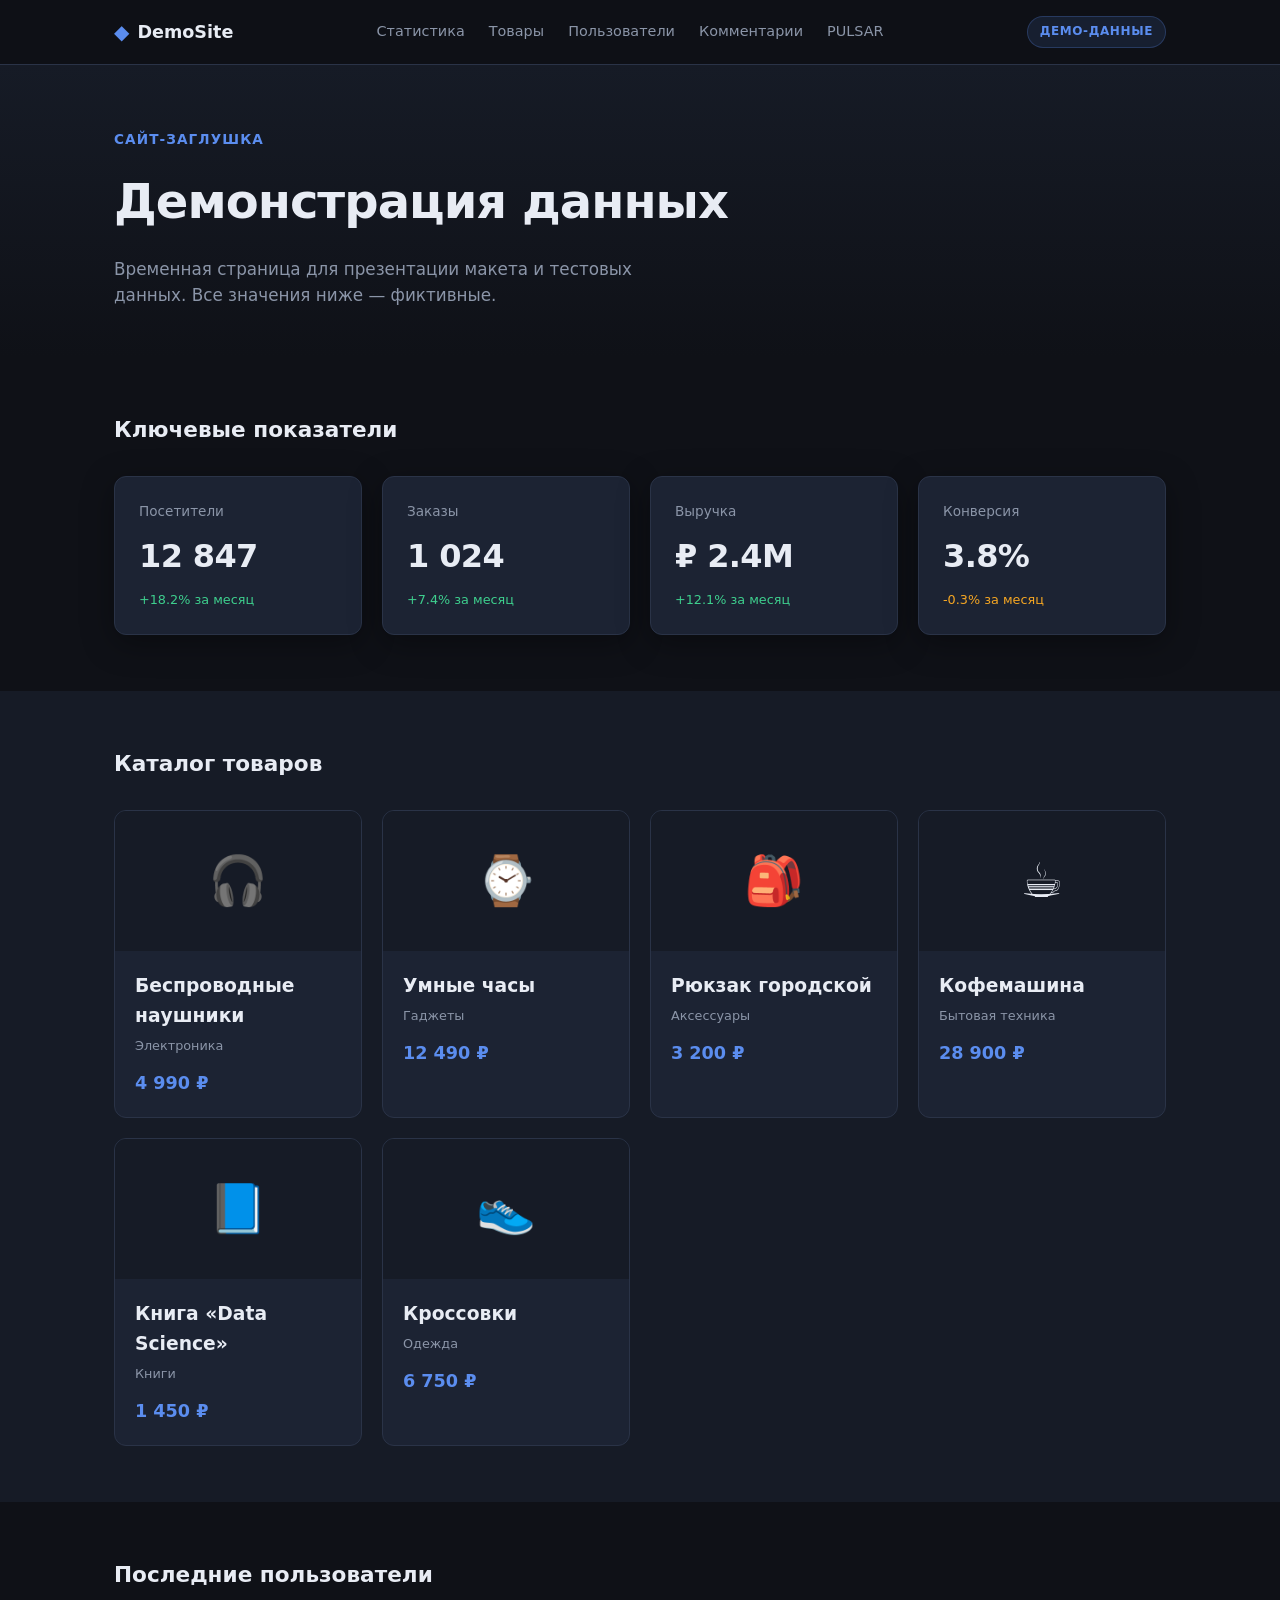
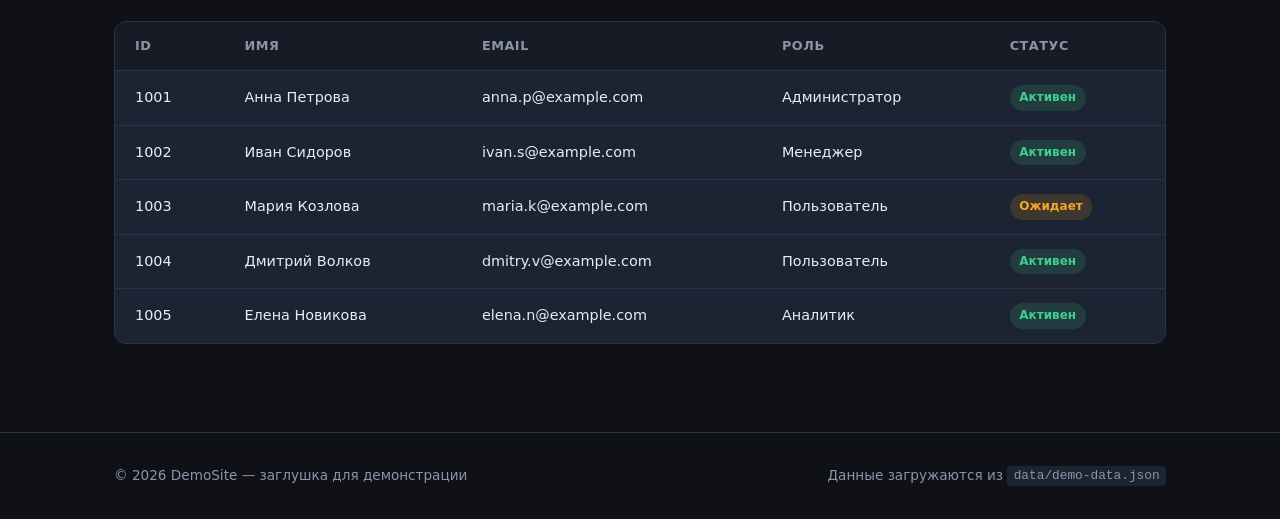
==== index.html @ 2143d51a "Add PULSAR demo dashboard with interactive charts and mock comments" ====
<!DOCTYPE html>
<html lang="ru">
<head>
  <meta charset="UTF-8">
  <meta name="viewport" content="width=device-width, initial-scale=1.0">
  <title>Демо — сайт-заглушка</title>
  <link rel="stylesheet" href="css/style.css">
</head>
<body>
  <header class="header">
    <div class="container header__inner">
      <div class="logo">
        <span class="logo__mark">◆</span>
        <span class="logo__text">DemoSite</span>
      </div>
      <nav class="nav">
        <a href="#stats" class="nav__link">Статистика</a>
        <a href="#products" class="nav__link">Товары</a>
        <a href="#users" class="nav__link">Пользователи</a>
        <a href="comments.html" class="nav__link">Комментарии</a>
        <a href="pulsar-de.html" class="nav__link">PULSAR</a>
      </nav>
      <span class="badge">Демо-данные</span>
    </div>
  </header>

  <main>
    <section class="hero">
      <div class="container">
        <p class="hero__label">Сайт-заглушка</p>
        <h1 class="hero__title">Демонстрация данных</h1>
        <p class="hero__desc">
          Временная страница для презентации макета и тестовых данных.
          Все значения ниже — фиктивные.
        </p>
      </div>
    </section>

    <section id="stats" class="section">
      <div class="container">
        <h2 class="section__title">Ключевые показатели</h2>
        <div id="stats-grid" class="stats-grid"></div>
      </div>
    </section>

    <section id="products" class="section section--alt">
      <div class="container">
        <h2 class="section__title">Каталог товаров</h2>
        <div id="products-grid" class="cards-grid"></div>
      </div>
    </section>

    <section id="users" class="section">
      <div class="container">
        <h2 class="section__title">Последние пользователи</h2>
        <div class="table-wrap">
          <table class="table">
            <thead>
              <tr>
                <th>ID</th>
                <th>Имя</th>
                <th>Email</th>
                <th>Роль</th>
                <th>Статус</th>
              </tr>
            </thead>
            <tbody id="users-table"></tbody>
          </table>
        </div>
      </div>
    </section>
  </main>

  <footer class="footer">
    <div class="container footer__inner">
      <p>© 2026 DemoSite — заглушка для демонстрации</p>
      <p class="footer__note">Данные загружаются из <code>data/demo-data.json</code></p>
    </div>
  </footer>

  <script src="js/app.js"></script>
</body>
</html>
---- css/style.css ----
:root {
  --bg: #0f1117;
  --bg-alt: #161b26;
  --surface: #1c2333;
  --border: #2a3347;
  --text: #e8ecf4;
  --text-muted: #8b95a8;
  --accent: #5b8def;
  --accent-soft: rgba(91, 141, 239, 0.12);
  --success: #3ecf8e;
  --warning: #f5a623;
  --radius: 12px;
  --shadow: 0 8px 32px rgba(0, 0, 0, 0.35);
}

*,
*::before,
*::after {
  box-sizing: border-box;
  margin: 0;
  padding: 0;
}

body {
  font-family: "Segoe UI", system-ui, -apple-system, sans-serif;
  background: var(--bg);
  color: var(--text);
  line-height: 1.6;
  min-height: 100vh;
}

.container {
  max-width: 1100px;
  margin: 0 auto;
  padding: 0 1.5rem;
}

/* Header */
.header {
  position: sticky;
  top: 0;
  z-index: 100;
  background: rgba(15, 17, 23, 0.85);
  backdrop-filter: blur(12px);
  border-bottom: 1px solid var(--border);
}

.header__inner {
  display: flex;
  align-items: center;
  justify-content: space-between;
  height: 64px;
  gap: 1rem;
}

.logo {
  display: flex;
  align-items: center;
  gap: 0.5rem;
  font-weight: 700;
  font-size: 1.1rem;
}

.logo__mark {
  color: var(--accent);
  font-size: 1.25rem;
}

.nav {
  display: flex;
  gap: 1.5rem;
}

.nav__link {
  color: var(--text-muted);
  text-decoration: none;
  font-size: 0.9rem;
  transition: color 0.2s;
}

.nav__link:hover {
  color: var(--text);
}

.badge {
  font-size: 0.75rem;
  font-weight: 600;
  text-transform: uppercase;
  letter-spacing: 0.05em;
  padding: 0.35rem 0.75rem;
  background: var(--accent-soft);
  color: var(--accent);
  border-radius: 999px;
  border: 1px solid rgba(91, 141, 239, 0.25);
}

/* Hero */
.hero {
  padding: 4rem 0 3rem;
  background: linear-gradient(180deg, var(--bg-alt) 0%, var(--bg) 100%);
}

.hero__label {
  color: var(--accent);
  font-size: 0.85rem;
  font-weight: 600;
  text-transform: uppercase;
  letter-spacing: 0.08em;
  margin-bottom: 0.75rem;
}

.hero__title {
  font-size: clamp(2rem, 5vw, 3rem);
  font-weight: 700;
  letter-spacing: -0.02em;
  margin-bottom: 1rem;
}

.hero__desc {
  color: var(--text-muted);
  max-width: 540px;
  font-size: 1.05rem;
}

/* Sections */
.section {
  padding: 3.5rem 0;
}

.section--alt {
  background: var(--bg-alt);
}

.section__title {
  font-size: 1.35rem;
  font-weight: 600;
  margin-bottom: 1.75rem;
}

/* Stats */
.stats-grid {
  display: grid;
  grid-template-columns: repeat(auto-fit, minmax(220px, 1fr));
  gap: 1.25rem;
}

.stat-card {
  background: var(--surface);
  border: 1px solid var(--border);
  border-radius: var(--radius);
  padding: 1.5rem;
  box-shadow: var(--shadow);
}

.stat-card__label {
  color: var(--text-muted);
  font-size: 0.85rem;
  margin-bottom: 0.5rem;
}

.stat-card__value {
  font-size: 2rem;
  font-weight: 700;
  letter-spacing: -0.02em;
}

.stat-card__change {
  font-size: 0.8rem;
  margin-top: 0.5rem;
}

.stat-card__change--up {
  color: var(--success);
}

.stat-card__change--down {
  color: var(--warning);
}

/* Product cards */
.cards-grid {
  display: grid;
  grid-template-columns: repeat(auto-fill, minmax(240px, 1fr));
  gap: 1.25rem;
}

.product-card {
  background: var(--surface);
  border: 1px solid var(--border);
  border-radius: var(--radius);
  overflow: hidden;
  transition: transform 0.2s, border-color 0.2s;
}

.product-card:hover {
  transform: translateY(-2px);
  border-color: var(--accent);
}

.product-card__img {
  height: 140px;
  display: flex;
  align-items: center;
  justify-content: center;
  font-size: 3rem;
  background: var(--bg-alt);
}

.product-card__body {
  padding: 1.25rem;
}

.product-card__name {
  font-weight: 600;
  margin-bottom: 0.35rem;
}

.product-card__category {
  color: var(--text-muted);
  font-size: 0.8rem;
  margin-bottom: 0.75rem;
}

.product-card__price {
  color: var(--accent);
  font-weight: 700;
  font-size: 1.1rem;
}

/* Table */
.table-wrap {
  overflow-x: auto;
  border: 1px solid var(--border);
  border-radius: var(--radius);
  background: var(--surface);
}

.table {
  width: 100%;
  border-collapse: collapse;
  font-size: 0.9rem;
}

.table th,
.table td {
  padding: 0.875rem 1.25rem;
  text-align: left;
  border-bottom: 1px solid var(--border);
}

.table th {
  color: var(--text-muted);
  font-weight: 600;
  font-size: 0.8rem;
  text-transform: uppercase;
  letter-spacing: 0.04em;
  background: var(--bg-alt);
}

.table tr:last-child td {
  border-bottom: none;
}

.table tr:hover td {
  background: rgba(255, 255, 255, 0.02);
}

.status {
  display: inline-block;
  padding: 0.2rem 0.6rem;
  border-radius: 999px;
  font-size: 0.75rem;
  font-weight: 600;
}

.status--active {
  background: rgba(62, 207, 142, 0.15);
  color: var(--success);
}

.status--pending {
  background: rgba(245, 166, 35, 0.15);
  color: var(--warning);
}

/* Footer */
.footer {
  border-top: 1px solid var(--border);
  padding: 2rem 0;
  margin-top: 2rem;
}

.footer__inner {
  display: flex;
  flex-wrap: wrap;
  justify-content: space-between;
  gap: 0.5rem;
  color: var(--text-muted);
  font-size: 0.85rem;
}

.footer__note code {
  background: var(--surface);
  padding: 0.15rem 0.4rem;
  border-radius: 4px;
  font-size: 0.8rem;
}

@media (max-width: 640px) {
  .nav {
    display: none;
  }

  .hero {
    padding: 2.5rem 0 2rem;
  }
}
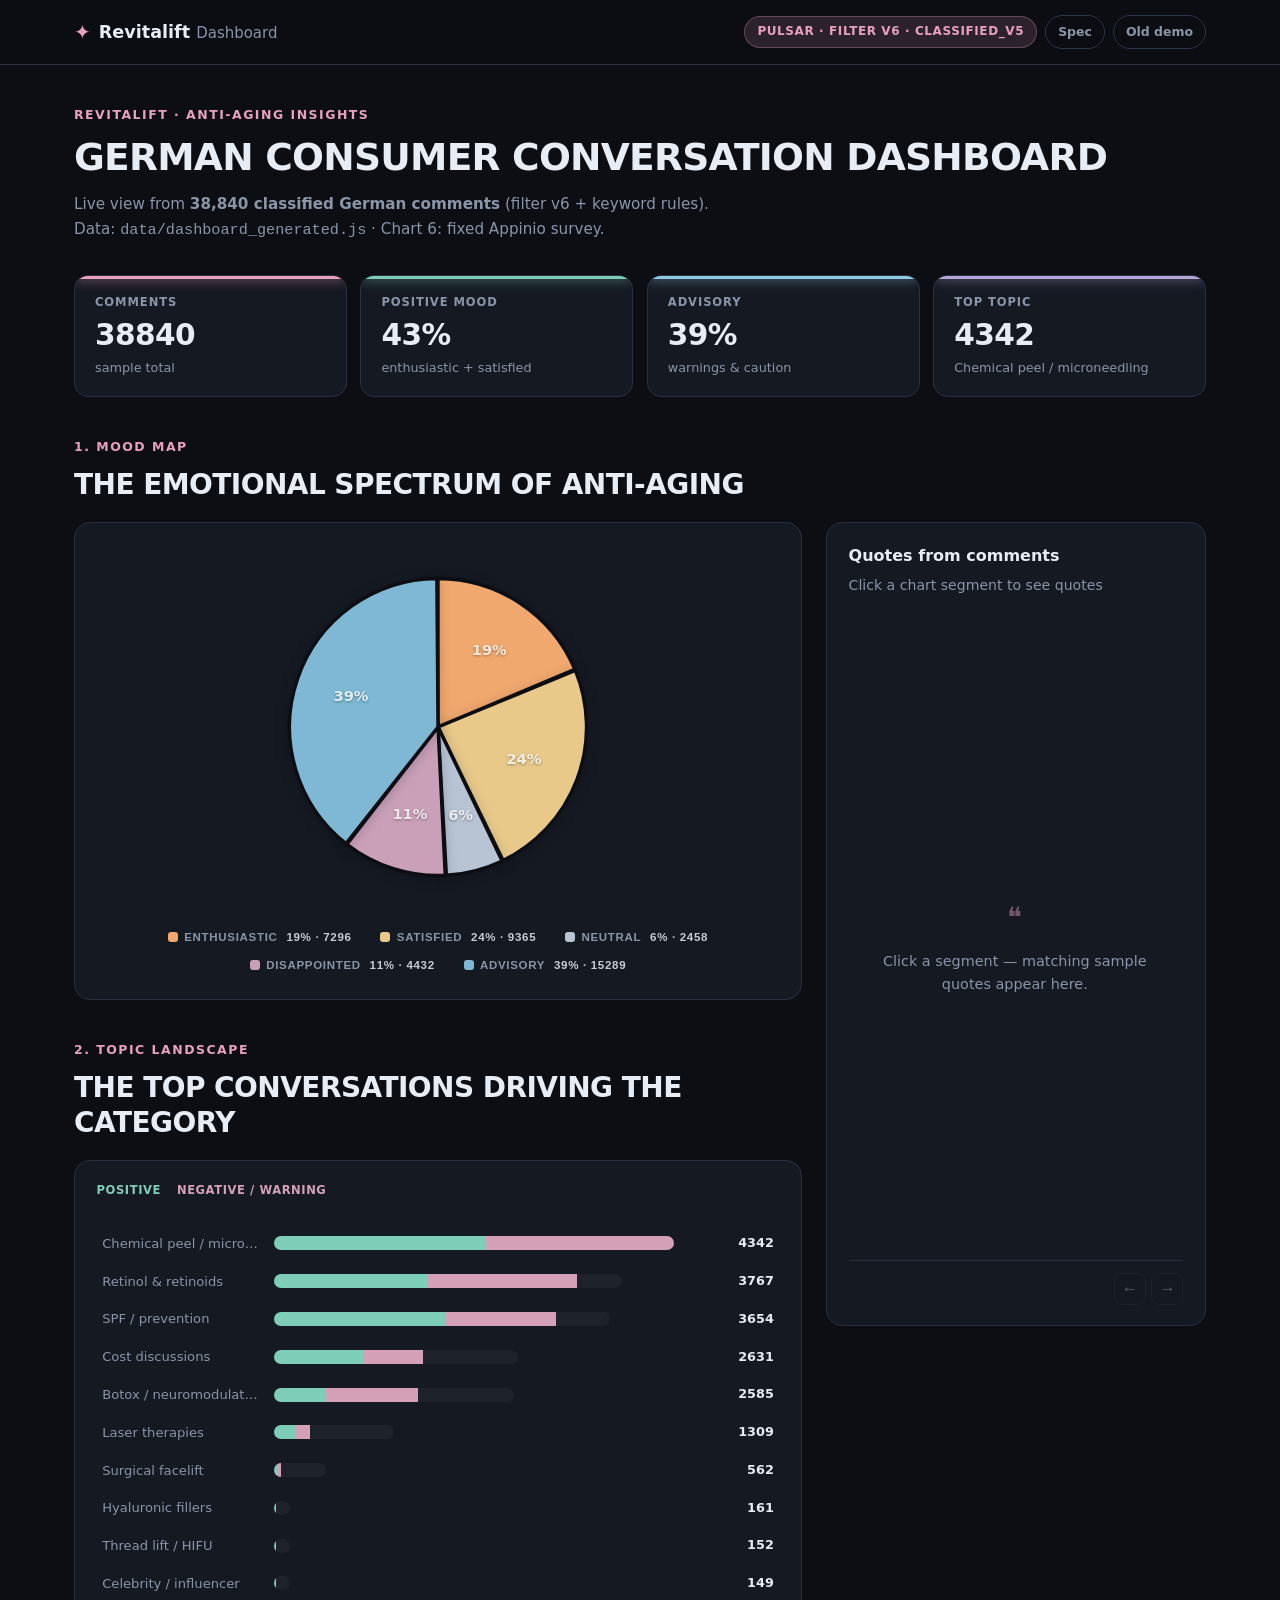
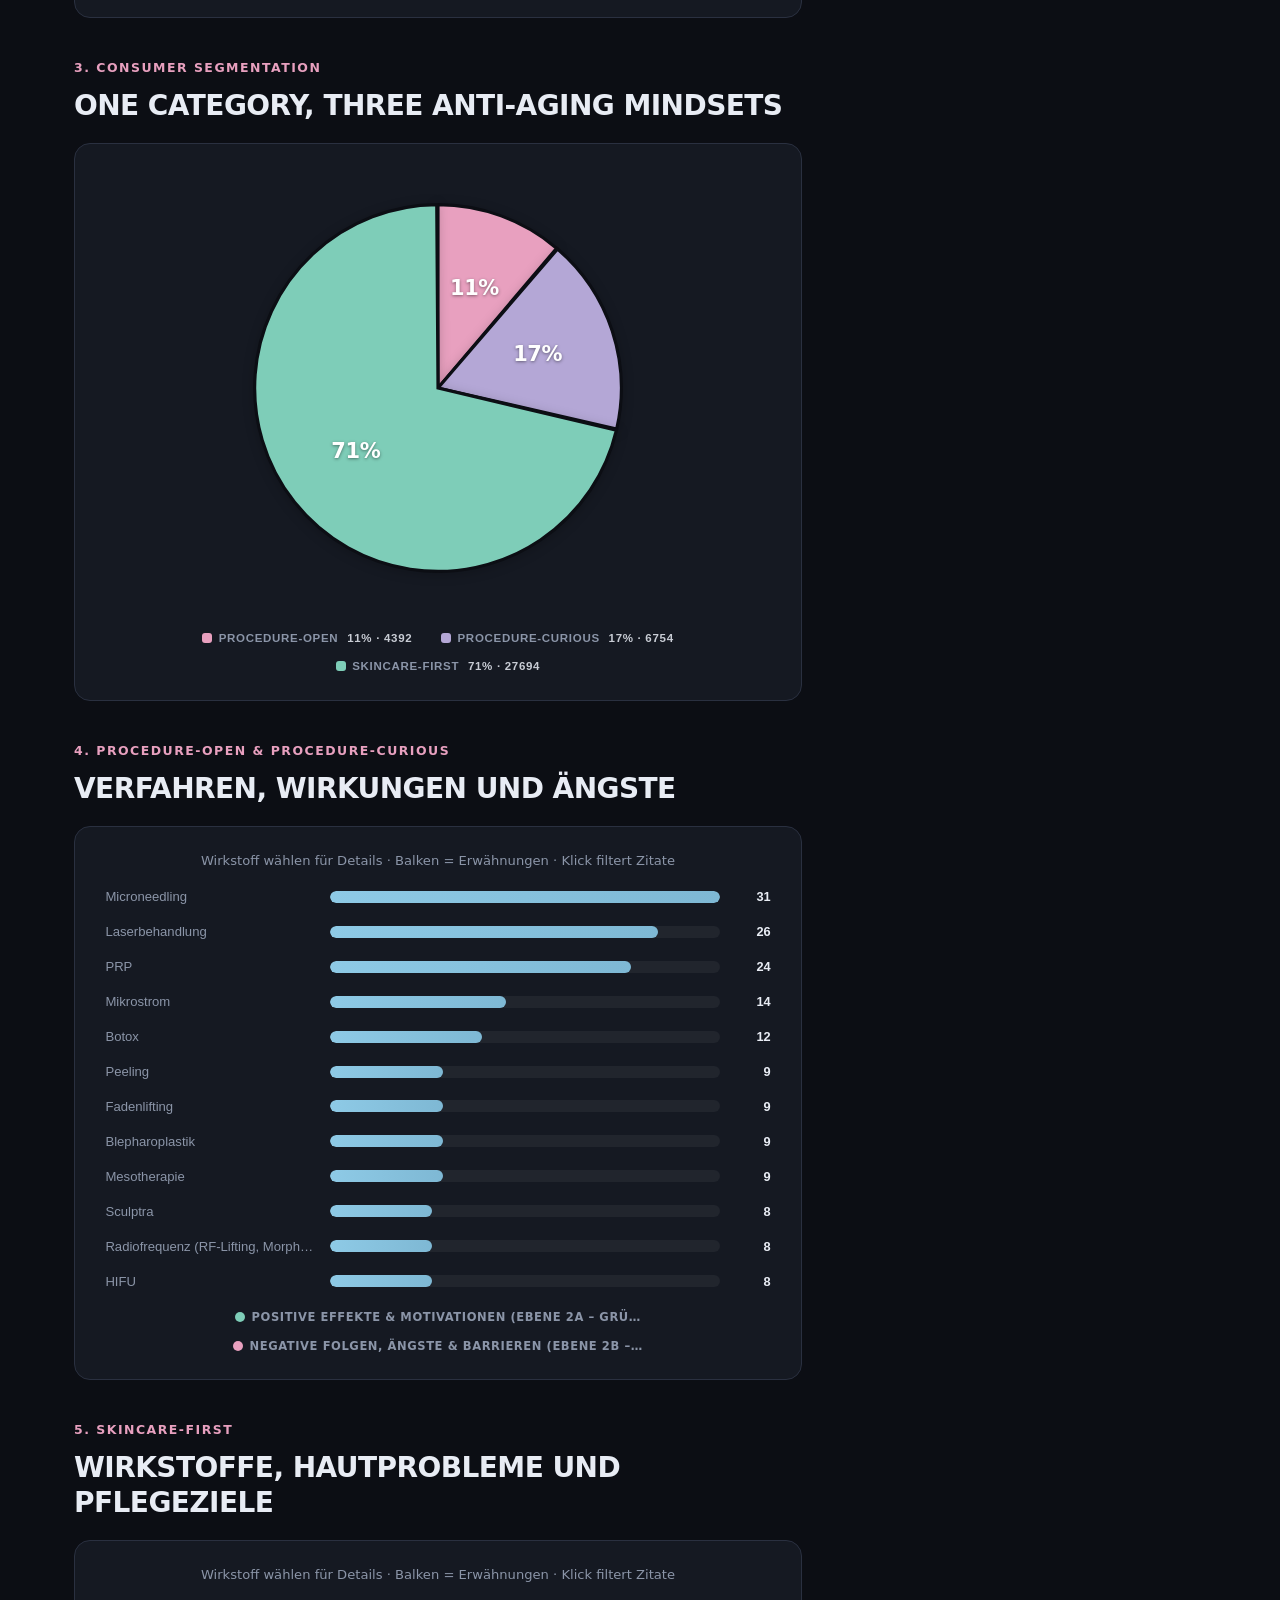
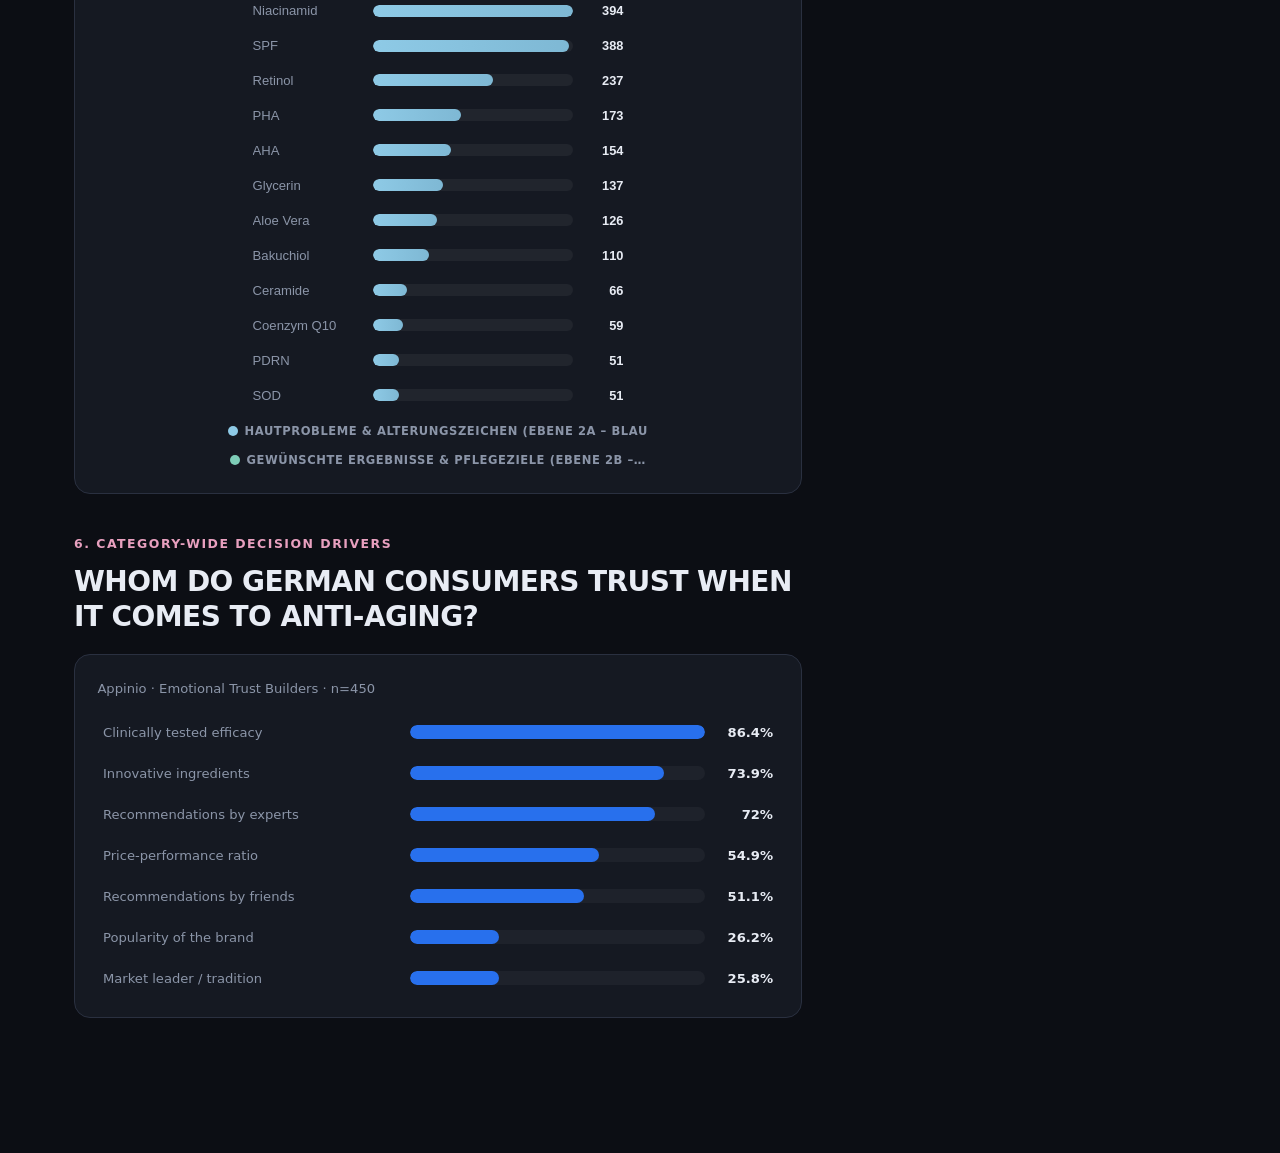
==== commit 03e414f8: "Remove comments.html, pulsar-de.html, demo data files, and associated CSS. Update index.html and pul" ====
--- a/index.html
+++ b/index.html
@@ -1,83 +1,142 @@
 <!DOCTYPE html>
-<html lang="ru">
+<html lang="en">
 <head>
   <meta charset="UTF-8">
   <meta name="viewport" content="width=device-width, initial-scale=1.0">
-  <title>Демо — сайт-заглушка</title>
+  <title>Revitalift — Dashboard (PULSAR data)</title>
   <link rel="stylesheet" href="css/style.css">
+  <link rel="stylesheet" href="css/pulsar.css">
+  <link rel="stylesheet" href="css/blueprint.css">
 </head>
-<body>
-  <header class="header">
+<body class="pulsar-page bp-page">
+  <header class="header pulsar-header">
     <div class="container header__inner">
       <div class="logo">
-        <span class="logo__mark">◆</span>
-        <span class="logo__text">DemoSite</span>
+        <span class="logo__mark pulsar-mark">✦</span>
+        <span class="logo__text">Revitalift <span class="logo__sub">Dashboard</span></span>
       </div>
-      <nav class="nav">
-        <a href="#stats" class="nav__link">Статистика</a>
-        <a href="#products" class="nav__link">Товары</a>
-        <a href="#users" class="nav__link">Пользователи</a>
-        <a href="comments.html" class="nav__link">Комментарии</a>
-        <a href="pulsar-de.html" class="nav__link">PULSAR</a>
-      </nav>
-      <span class="badge">Демо-данные</span>
+      <div class="bp-header__links">
+        <span class="badge pulsar-badge">PULSAR · filter v6 · classified_v5</span>
+        <a class="bp-link" href="blueprint.html">Spec</a>
+        <a class="bp-link" href="demo.html">Old demo</a>
+      </div>
     </div>
   </header>
 
-  <main>
-    <section class="hero">
-      <div class="container">
-        <p class="hero__label">Сайт-заглушка</p>
-        <h1 class="hero__title">Демонстрация данных</h1>
-        <p class="hero__desc">
-          Временная страница для презентации макета и тестовых данных.
-          Все значения ниже — фиктивные.
+  <main class="pulsar-main">
+    <section class="pulsar-hero container">
+      <div class="pulsar-hero__text">
+        <p class="pulsar-eyebrow">Revitalift · Anti-aging insights</p>
+        <h1 class="pulsar-title">German consumer conversation dashboard</h1>
+        <p class="pulsar-desc">
+          Live view from <strong>38,840 classified German comments</strong> (filter v6 + keyword rules).
+          Data: <code>data/dashboard_generated.js</code> · Chart 6: fixed Appinio survey.
         </p>
       </div>
+      <div class="kpi-row" id="kpi-row"></div>
     </section>
 
-    <section id="stats" class="section">
-      <div class="container">
-        <h2 class="section__title">Ключевые показатели</h2>
-        <div id="stats-grid" class="stats-grid"></div>
+    <div class="pulsar-layout container">
+      <div class="pulsar-charts">
+        <section class="chart-section" id="mood-map">
+          <div class="section-head">
+            <p class="pulsar-eyebrow" id="mood-eyebrow"></p>
+            <h2 class="section-title" id="mood-title"></h2>
+          </div>
+          <div class="chart-panel">
+            <svg id="mood-chart" viewBox="0 0 320 320" class="mood-svg" aria-label="Mood map"></svg>
+            <div id="mood-legend" class="mood-legend"></div>
+          </div>
+        </section>
+
+        <section class="chart-section" id="topic-landscape">
+          <div class="section-head">
+            <p class="pulsar-eyebrow" id="topic-eyebrow"></p>
+            <h2 class="section-title" id="topic-title"></h2>
+          </div>
+          <div class="chart-panel chart-panel--topics">
+            <p class="topic-split-legend"><span class="topic-split-legend__pos">positive</span><span class="topic-split-legend__neg">negative / warning</span></p>
+            <div id="topics-chart" class="topics-chart" role="list"></div>
+          </div>
+        </section>
+
+        <section class="chart-section" id="segmentation">
+          <div class="section-head">
+            <p class="pulsar-eyebrow" id="seg-eyebrow"></p>
+            <h2 class="section-title" id="seg-title"></h2>
+          </div>
+          <div class="chart-panel">
+            <svg id="seg-chart" viewBox="0 0 420 420" class="seg-svg" aria-label="Segmentation"></svg>
+            <div id="seg-legend" class="mood-legend"></div>
+          </div>
+        </section>
+
+        <section class="chart-section" id="procedure-effects">
+          <div class="section-head">
+            <p class="pulsar-eyebrow" id="proc-eyebrow"></p>
+            <h2 class="section-title" id="proc-title"></h2>
+          </div>
+          <div class="chart-panel chart-panel--nested">
+            <p class="bubble-hint" id="proc-hint"></p>
+            <div id="proc-chart" class="nested-bars-chart" aria-label="Procedure effects chart"></div>
+            <div id="proc-legend" class="bubble-legend"></div>
+          </div>
+        </section>
+
+        <section class="chart-section" id="skincare-ingredients">
+          <div class="section-head">
+            <p class="pulsar-eyebrow" id="ing-eyebrow"></p>
+            <h2 class="section-title" id="ing-title"></h2>
+          </div>
+          <div class="chart-panel chart-panel--nested">
+            <p class="bubble-hint" id="ing-hint"></p>
+            <div id="ing-chart" class="nested-bars-chart" aria-label="Skincare ingredients chart"></div>
+            <div id="ing-legend" class="bubble-legend"></div>
+          </div>
+        </section>
+
+        <section class="chart-section" id="decision-drivers">
+          <div class="section-head">
+            <p class="pulsar-eyebrow" id="drv-eyebrow"></p>
+            <h2 class="section-title" id="drv-title"></h2>
+          </div>
+          <div class="chart-panel chart-panel--drivers">
+            <p class="bubble-hint" id="drv-source"></p>
+            <div id="drivers-chart" class="drivers-chart"></div>
+          </div>
+        </section>
       </div>
-    </section>
 
-    <section id="products" class="section section--alt">
-      <div class="container">
-        <h2 class="section__title">Каталог товаров</h2>
-        <div id="products-grid" class="cards-grid"></div>
-      </div>
-    </section>
-
-    <section id="users" class="section">
-      <div class="container">
-        <h2 class="section__title">Последние пользователи</h2>
-        <div class="table-wrap">
-          <table class="table">
-            <thead>
-              <tr>
-                <th>ID</th>
-                <th>Имя</th>
-                <th>Email</th>
-                <th>Роль</th>
-                <th>Статус</th>
-              </tr>
-            </thead>
-            <tbody id="users-table"></tbody>
-          </table>
+      <aside class="quotes-panel" id="quotes-panel">
+        <div class="quotes-panel__head">
+          <h3>Quotes from comments</h3>
+          <p id="quote-context">Click a chart segment to see quotes</p>
         </div>
-      </div>
-    </section>
+        <div class="quote-filters" id="quote-filters"></div>
+        <div id="quote-list" class="quote-list">
+          <div class="quote-empty">
+            <div class="quote-empty__icon">❝</div>
+            <p>Click a segment — matching sample quotes appear here.</p>
+          </div>
+        </div>
+        <div class="quotes-panel__foot">
+          <span id="quote-meta"></span>
+          <div class="quote-nav" id="quote-nav">
+            <button type="button" class="quote-nav__btn" id="quote-prev" aria-label="Previous comments" disabled>←</button>
+            <button type="button" class="quote-nav__btn" id="quote-next" aria-label="Next comments" disabled>→</button>
+          </div>
+        </div>
+      </aside>
+    </div>
   </main>
 
-  <footer class="footer">
-    <div class="container footer__inner">
-      <p>© 2026 DemoSite — заглушка для демонстрации</p>
-      <p class="footer__note">Данные загружаются из <code>data/demo-data.json</code></p>
-    </div>
-  </footer>
+  <div id="pulsar-tip" class="pulsar-tip" hidden></div>
 
-  <script src="js/app.js"></script>
+  <script src="js/dashboard-taxonomy-de.js"></script>
+  <script src="data/dashboard_generated.js"></script>
+  <script src="data/dashboard_comments.js"></script>
+  <script src="js/dashboard-utils.js"></script>
+  <script src="js/nested-bars.js"></script>
+  <script src="js/dashboard-app.js"></script>
 </body>
 </html>
--- a/css/style.css
+++ b/css/style.css
@@ -5,8 +5,8 @@
   --border: #2a3347;
   --text: #e8ecf4;
   --text-muted: #8b95a8;
-  --accent: #5b8def;
-  --accent-soft: rgba(91, 141, 239, 0.12);
+  --accent: #2870ed;
+  --accent-soft: rgba(40, 112, 237, 0.12);
   --success: #3ecf8e;
   --warning: #f5a623;
   --radius: 12px;
@@ -30,12 +30,11 @@
 }
 
 .container {
-  max-width: 1100px;
+  max-width: 1180px;
   margin: 0 auto;
   padding: 0 1.5rem;
 }
 
-/* Header */
 .header {
   position: sticky;
   top: 0;
@@ -66,22 +65,6 @@
   font-size: 1.25rem;
 }
 
-.nav {
-  display: flex;
-  gap: 1.5rem;
-}
-
-.nav__link {
-  color: var(--text-muted);
-  text-decoration: none;
-  font-size: 0.9rem;
-  transition: color 0.2s;
-}
-
-.nav__link:hover {
-  color: var(--text);
-}
-
 .badge {
   font-size: 0.75rem;
   font-weight: 600;
@@ -91,227 +74,5 @@
   background: var(--accent-soft);
   color: var(--accent);
   border-radius: 999px;
-  border: 1px solid rgba(91, 141, 239, 0.25);
+  border: 1px solid rgba(40, 112, 237, 0.25);
 }
-
-/* Hero */
-.hero {
-  padding: 4rem 0 3rem;
-  background: linear-gradient(180deg, var(--bg-alt) 0%, var(--bg) 100%);
-}
-
-.hero__label {
-  color: var(--accent);
-  font-size: 0.85rem;
-  font-weight: 600;
-  text-transform: uppercase;
-  letter-spacing: 0.08em;
-  margin-bottom: 0.75rem;
-}
-
-.hero__title {
-  font-size: clamp(2rem, 5vw, 3rem);
-  font-weight: 700;
-  letter-spacing: -0.02em;
-  margin-bottom: 1rem;
-}
-
-.hero__desc {
-  color: var(--text-muted);
-  max-width: 540px;
-  font-size: 1.05rem;
-}
-
-/* Sections */
-.section {
-  padding: 3.5rem 0;
-}
-
-.section--alt {
-  background: var(--bg-alt);
-}
-
-.section__title {
-  font-size: 1.35rem;
-  font-weight: 600;
-  margin-bottom: 1.75rem;
-}
-
-/* Stats */
-.stats-grid {
-  display: grid;
-  grid-template-columns: repeat(auto-fit, minmax(220px, 1fr));
-  gap: 1.25rem;
-}
-
-.stat-card {
-  background: var(--surface);
-  border: 1px solid var(--border);
-  border-radius: var(--radius);
-  padding: 1.5rem;
-  box-shadow: var(--shadow);
-}
-
-.stat-card__label {
-  color: var(--text-muted);
-  font-size: 0.85rem;
-  margin-bottom: 0.5rem;
-}
-
-.stat-card__value {
-  font-size: 2rem;
-  font-weight: 700;
-  letter-spacing: -0.02em;
-}
-
-.stat-card__change {
-  font-size: 0.8rem;
-  margin-top: 0.5rem;
-}
-
-.stat-card__change--up {
-  color: var(--success);
-}
-
-.stat-card__change--down {
-  color: var(--warning);
-}
-
-/* Product cards */
-.cards-grid {
-  display: grid;
-  grid-template-columns: repeat(auto-fill, minmax(240px, 1fr));
-  gap: 1.25rem;
-}
-
-.product-card {
-  background: var(--surface);
-  border: 1px solid var(--border);
-  border-radius: var(--radius);
-  overflow: hidden;
-  transition: transform 0.2s, border-color 0.2s;
-}
-
-.product-card:hover {
-  transform: translateY(-2px);
-  border-color: var(--accent);
-}
-
-.product-card__img {
-  height: 140px;
-  display: flex;
-  align-items: center;
-  justify-content: center;
-  font-size: 3rem;
-  background: var(--bg-alt);
-}
-
-.product-card__body {
-  padding: 1.25rem;
-}
-
-.product-card__name {
-  font-weight: 600;
-  margin-bottom: 0.35rem;
-}
-
-.product-card__category {
-  color: var(--text-muted);
-  font-size: 0.8rem;
-  margin-bottom: 0.75rem;
-}
-
-.product-card__price {
-  color: var(--accent);
-  font-weight: 700;
-  font-size: 1.1rem;
-}
-
-/* Table */
-.table-wrap {
-  overflow-x: auto;
-  border: 1px solid var(--border);
-  border-radius: var(--radius);
-  background: var(--surface);
-}
-
-.table {
-  width: 100%;
-  border-collapse: collapse;
-  font-size: 0.9rem;
-}
-
-.table th,
-.table td {
-  padding: 0.875rem 1.25rem;
-  text-align: left;
-  border-bottom: 1px solid var(--border);
-}
-
-.table th {
-  color: var(--text-muted);
-  font-weight: 600;
-  font-size: 0.8rem;
-  text-transform: uppercase;
-  letter-spacing: 0.04em;
-  background: var(--bg-alt);
-}
-
-.table tr:last-child td {
-  border-bottom: none;
-}
-
-.table tr:hover td {
-  background: rgba(255, 255, 255, 0.02);
-}
-
-.status {
-  display: inline-block;
-  padding: 0.2rem 0.6rem;
-  border-radius: 999px;
-  font-size: 0.75rem;
-  font-weight: 600;
-}
-
-.status--active {
-  background: rgba(62, 207, 142, 0.15);
-  color: var(--success);
-}
-
-.status--pending {
-  background: rgba(245, 166, 35, 0.15);
-  color: var(--warning);
-}
-
-/* Footer */
-.footer {
-  border-top: 1px solid var(--border);
-  padding: 2rem 0;
-  margin-top: 2rem;
-}
-
-.footer__inner {
-  display: flex;
-  flex-wrap: wrap;
-  justify-content: space-between;
-  gap: 0.5rem;
-  color: var(--text-muted);
-  font-size: 0.85rem;
-}
-
-.footer__note code {
-  background: var(--surface);
-  padding: 0.15rem 0.4rem;
-  border-radius: 4px;
-  font-size: 0.8rem;
-}
-
-@media (max-width: 640px) {
-  .nav {
-    display: none;
-  }
-
-  .hero {
-    padding: 2.5rem 0 2rem;
-  }
-}
--- a/css/pulsar.css
+++ b/css/pulsar.css
@@ -0,0 +1,1442 @@
+/* PULSAR — visual tokens + page shell */
+
+.pulsar-page {
+  --rose: #e8a0bf;
+  --rose-dim: rgba(232, 160, 191, 0.15);
+  --rose-glow: rgba(232, 160, 191, 0.35);
+  --champagne: #d4a0b8;
+  --mint: #7ecdb8;
+  --lavender: #b4a7d6;
+  --coral: #d4a0b8;
+  --sky: #8ecae6;
+  --bg-deep: #0c0e14;
+  --panel: #151922;
+  --panel-border: #2a3040;
+  /* Align quotes panel top with first chart panel (below section title) */
+  --quotes-align-offset: calc(0.78rem * 1.6 + 0.6rem + 1.75rem * 1.25 + 1.25rem);
+}
+
+body.pulsar-page {
+  background: var(--bg-deep);
+}
+
+.pulsar-header {
+  border-bottom-color: var(--panel-border);
+  background: rgba(12, 14, 20, 0.92);
+}
+
+.pulsar-mark {
+  color: var(--rose) !important;
+}
+
+.logo__sub {
+  font-weight: 400;
+  color: var(--text-muted);
+  font-size: 0.85em;
+}
+
+.pulsar-badge {
+  background: var(--rose-dim) !important;
+  color: var(--rose) !important;
+  border-color: rgba(232, 160, 191, 0.3) !important;
+}
+
+.pulsar-main {
+  padding-bottom: 4rem;
+}
+
+.pulsar-hero {
+  padding: 2.5rem 1.5rem 1.5rem;
+}
+
+.pulsar-eyebrow {
+  font-size: 0.78rem;
+  text-transform: uppercase;
+  letter-spacing: 0.12em;
+  color: var(--rose);
+  margin-bottom: 0.6rem;
+  font-weight: 600;
+}
+
+.pulsar-title {
+  font-size: clamp(1.75rem, 4vw, 2.35rem);
+  font-weight: 700;
+  letter-spacing: -0.02em;
+  margin-bottom: 0.75rem;
+  line-height: 1.2;
+  text-transform: uppercase;
+}
+
+.pulsar-desc {
+  color: var(--text-muted);
+  max-width: 640px;
+  font-size: 0.95rem;
+  line-height: 1.65;
+}
+
+.pulsar-desc em {
+  display: block;
+  margin-top: 0.5rem;
+  font-size: 0.82rem;
+  color: var(--champagne);
+  font-style: normal;
+  opacity: 0.85;
+}
+
+.kpi-row {
+  display: grid;
+  grid-template-columns: repeat(4, 1fr);
+  gap: 0.85rem;
+  margin-top: 2rem;
+}
+
+.kpi-card {
+  background: var(--panel);
+  border: 1px solid var(--panel-border);
+  border-radius: 14px;
+  padding: 1.1rem 1.25rem;
+  position: relative;
+  overflow: hidden;
+}
+
+.kpi-card::before {
+  content: '';
+  position: absolute;
+  top: 0;
+  left: 0;
+  right: 0;
+  height: 3px;
+  background: var(--kpi-color, var(--rose));
+  box-shadow: 0 0 12px var(--kpi-color, var(--rose-glow));
+}
+
+.kpi-card__label {
+  display: block;
+  font-size: 0.72rem;
+  text-transform: uppercase;
+  letter-spacing: 0.08em;
+  color: var(--text-muted);
+  font-weight: 600;
+  margin-bottom: 0.45rem;
+}
+
+.kpi-card__value {
+  display: block;
+  font-size: 1.85rem;
+  font-weight: 700;
+  letter-spacing: -0.02em;
+  line-height: 1.1;
+  color: var(--text);
+}
+
+.kpi-card__hint {
+  display: block;
+  margin-top: 0.4rem;
+  font-size: 0.8rem;
+  color: var(--text-muted);
+}
+
+@media (max-width: 800px) {
+  .kpi-row {
+    grid-template-columns: repeat(2, 1fr);
+  }
+}
+
+@media (max-width: 480px) {
+  .kpi-row {
+    grid-template-columns: 1fr;
+  }
+}
+
+/* —— Layout: charts + sticky quotes —— */
+.pulsar-layout {
+  display: grid;
+  grid-template-columns: minmax(0, 1fr) minmax(300px, 380px);
+  gap: 1.5rem;
+  align-items: start;
+  padding-top: 1rem;
+  padding-bottom: 2rem;
+}
+
+.pulsar-charts {
+  min-width: 0;
+}
+
+.chart-section {
+  margin-bottom: 2.5rem;
+}
+
+.section-head {
+  margin-bottom: 1.25rem;
+}
+
+.section-title {
+  font-size: clamp(1.35rem, 3vw, 1.75rem);
+  font-weight: 700;
+  letter-spacing: -0.02em;
+  text-transform: uppercase;
+  line-height: 1.25;
+}
+
+.chart-panel {
+  background: var(--panel);
+  border: 1px solid var(--panel-border);
+  border-radius: 16px;
+  padding: 1.5rem 1.4rem;
+  display: flex;
+  flex-direction: column;
+  align-items: center;
+  gap: 1.25rem;
+}
+
+.chart-panel--topics {
+  align-items: stretch;
+  padding: 1.25rem 1.35rem;
+}
+
+/* Mood pie (solid, not donut) */
+.mood-svg {
+  width: min(100%, 360px);
+  height: auto;
+  overflow: visible;
+}
+
+.mood-slice-g {
+  cursor: pointer;
+  --ox: 0;
+  --oy: 0;
+  --pop: 0;
+  --glow: #7ecdb8;
+  pointer-events: none;
+  transform: translate(calc(var(--ox) * var(--pop) * 1px), calc(var(--oy) * var(--pop) * 1px));
+  transition:
+    transform 0.4s cubic-bezier(0.22, 1, 0.36, 1),
+    opacity 0.35s ease,
+    filter 0.35s ease;
+  filter: drop-shadow(0 2px 5px rgba(0, 0, 0, 0.2));
+  transform-box: fill-box;
+  transform-origin: center;
+}
+
+.mood-hit {
+  cursor: pointer;
+  pointer-events: all;
+  fill: transparent;
+}
+
+.mood-slice__body {
+  transition: opacity 0.3s ease;
+}
+
+.mood-slice__rim {
+  transition: opacity 0.3s ease;
+}
+
+.mood-slice__pct {
+  fill: rgba(255, 255, 255, 0.92);
+  font-size: 13px;
+  font-weight: 700;
+  text-shadow: 0 1px 3px rgba(0, 0, 0, 0.45);
+  opacity: 0.85;
+  transition: opacity 0.25s ease;
+}
+
+.mood-slice-g--dim .mood-slice__pct {
+  opacity: 0.25;
+}
+
+.mood-slice-g--hover .mood-slice__pct,
+.mood-slice-g--active .mood-slice__pct,
+.mood-slice-g--preview .mood-slice__pct {
+  opacity: 1;
+}
+
+.mood-slice-g--hover {
+  filter:
+    brightness(1.1)
+    saturate(1.08)
+    drop-shadow(0 0 12px var(--glow))
+    drop-shadow(0 8px 16px rgba(0, 0, 0, 0.45));
+}
+
+.mood-slice-g--preview {
+  opacity: 1;
+  filter:
+    brightness(1.1)
+    saturate(1.08)
+    drop-shadow(0 0 14px var(--glow))
+    drop-shadow(0 8px 16px rgba(0, 0, 0, 0.45));
+  z-index: 2;
+}
+
+.mood-slice-g--active {
+  animation: mood-pulse 2.4s ease-in-out infinite;
+}
+
+.mood-slice-g--hover .mood-slice__rim,
+.mood-slice-g--active .mood-slice__rim,
+.mood-slice-g--preview .mood-slice__rim {
+  opacity: 0.75;
+}
+
+.mood-slice-g--dim {
+  opacity: 0.38;
+  filter: saturate(0.85) brightness(0.9);
+}
+
+.mood-slice-g--dim .mood-slice__rim {
+  opacity: 0;
+}
+
+@keyframes mood-pulse {
+  0%,
+  100% {
+    filter:
+      brightness(1.1)
+      saturate(1.1)
+      drop-shadow(0 0 10px var(--glow))
+      drop-shadow(0 8px 16px rgba(0, 0, 0, 0.45));
+  }
+  50% {
+    filter:
+      brightness(1.18)
+      saturate(1.2)
+      drop-shadow(0 0 20px var(--glow))
+      drop-shadow(0 12px 24px rgba(0, 0, 0, 0.55));
+  }
+}
+
+@media (prefers-reduced-motion: reduce) {
+  .mood-slice-g {
+    transition: opacity 0.2s ease;
+  }
+
+  .mood-slice-g--active {
+    animation: none;
+    filter:
+      brightness(1.12)
+      drop-shadow(0 0 12px var(--glow))
+      drop-shadow(0 8px 16px rgba(0, 0, 0, 0.45));
+  }
+}
+
+.mood-center {
+  pointer-events: none;
+  opacity: 1;
+  transition: opacity 0.2s ease;
+}
+
+.mood-center--hidden {
+  opacity: 0;
+}
+
+.mood-center-bg {
+  fill: rgba(12, 14, 20, 0.78);
+  stroke: rgba(255, 255, 255, 0.1);
+  stroke-width: 1.5;
+  transition: fill 0.25s ease, stroke 0.25s ease;
+}
+
+.mood-center--live .mood-center-bg {
+  fill: rgba(12, 14, 20, 0.88);
+  stroke: rgba(255, 255, 255, 0.16);
+}
+
+.mood-center--preview .mood-center-bg {
+  stroke: rgba(232, 160, 191, 0.45);
+}
+
+.mood-center-label {
+  fill: var(--text-muted);
+  font-size: 10px;
+  font-weight: 650;
+  letter-spacing: 0.08em;
+  text-transform: uppercase;
+  pointer-events: none;
+}
+
+.mood-center-value {
+  fill: var(--text);
+  font-size: 20px;
+  font-weight: 700;
+  pointer-events: none;
+}
+
+.mood-center-count {
+  fill: var(--text-muted);
+  font-size: 9px;
+  font-weight: 500;
+  pointer-events: none;
+}
+
+.mood-center--preview .mood-center-label {
+  fill: var(--rose);
+}
+
+.mood-legend {
+  display: flex;
+  flex-wrap: wrap;
+  justify-content: center;
+  gap: 0.55rem 1rem;
+}
+
+.mood-legend__item {
+  display: inline-flex;
+  align-items: center;
+  gap: 0.4rem;
+  background: transparent;
+  border: none;
+  color: var(--text-muted);
+  font-size: 0.72rem;
+  font-weight: 650;
+  letter-spacing: 0.06em;
+  text-transform: uppercase;
+  cursor: pointer;
+  padding: 0.25rem 0.4rem;
+  border-radius: 6px;
+  transition: color 0.15s ease, background 0.15s ease;
+}
+
+.mood-legend__item:hover,
+.mood-legend__item--active {
+  color: var(--text);
+  background: rgba(255, 255, 255, 0.04);
+}
+
+.mood-legend__swatch {
+  width: 10px;
+  height: 10px;
+  border-radius: 3px;
+  flex-shrink: 0;
+  box-shadow: 0 0 8px color-mix(in srgb, currentColor 0%, transparent);
+}
+
+/* Consumer segmentation — same pie animation as mood map */
+.seg-svg {
+  width: min(100%, 440px);
+  height: auto;
+  overflow: visible;
+}
+
+.seg-quote {
+  width: 100%;
+  height: 100%;
+  display: flex;
+  flex-direction: column;
+  align-items: center;
+  justify-content: center;
+  text-align: center;
+  gap: 0.3rem;
+  color: #fff;
+  text-shadow: 0 1px 3px rgba(0, 0, 0, 0.45);
+  padding: 8px;
+  box-sizing: border-box;
+  pointer-events: none;
+  font-family: "Segoe UI", system-ui, -apple-system, sans-serif;
+}
+
+.seg-quote__pct {
+  font-size: 1.25rem;
+  font-weight: 750;
+  letter-spacing: -0.02em;
+  line-height: 1;
+}
+
+.seg-quote__text {
+  font-size: 10px;
+  font-weight: 600;
+  line-height: 1.3;
+}
+
+.mood-legend__pct {
+  font-size: 0.72rem;
+  font-weight: 700;
+  color: var(--text);
+  margin-left: 0.15rem;
+  opacity: 0.85;
+}
+
+/* —— Bubble chart (Blasendiagramm) —— */
+.chart-panel--nested {
+  display: flex;
+  flex-direction: column;
+  gap: 0.75rem;
+}
+
+.nested-bars-chart {
+  min-height: 280px;
+}
+
+.nested-bars__overview,
+.nested-bars__detail {
+  display: flex;
+  flex-direction: column;
+  gap: 0.35rem;
+}
+
+.nested-bars__detail {
+  max-height: 520px;
+  overflow-y: auto;
+  padding-right: 0.25rem;
+}
+
+.nested-bars__back {
+  align-self: flex-start;
+  margin-bottom: 0.35rem;
+  font-size: 0.78rem;
+  padding: 0.35rem 0.75rem;
+}
+
+.nested-bars__title {
+  margin: 0;
+  font-size: 0.95rem;
+  font-weight: 650;
+  color: var(--text);
+  line-height: 1.35;
+}
+
+.nested-bars__subtitle {
+  margin: 0 0 0.65rem;
+  font-size: 0.78rem;
+  color: var(--text-muted);
+}
+
+.nested-bars__group {
+  margin-bottom: 0.85rem;
+}
+
+.nested-bars__group-title {
+  margin: 0 0 0.4rem;
+  font-size: 0.68rem;
+  font-weight: 700;
+  letter-spacing: 0.06em;
+  text-transform: uppercase;
+  color: var(--text-muted);
+}
+
+.nested-bar {
+  display: grid;
+  grid-template-columns: minmax(110px, 1.1fr) 2fr auto;
+  align-items: center;
+  gap: 0.65rem;
+  width: 100%;
+  padding: 0.45rem 0.5rem;
+  border: none;
+  border-radius: 8px;
+  background: transparent;
+  color: inherit;
+  text-align: left;
+  cursor: pointer;
+  transition: background 0.15s ease;
+}
+
+.nested-bar:hover {
+  background: rgba(255, 255, 255, 0.04);
+}
+
+.nested-bar--active {
+  background: rgba(255, 255, 255, 0.06);
+}
+
+.nested-bar--l2 {
+  grid-template-columns: minmax(140px, 1.4fr) 2fr auto;
+  padding: 0.35rem 0.5rem;
+}
+
+.nested-bar__label {
+  font-size: 0.82rem;
+  color: var(--text-muted);
+  white-space: nowrap;
+  overflow: hidden;
+  text-overflow: ellipsis;
+}
+
+.nested-bar--active .nested-bar__label,
+.nested-bar--l2 .nested-bar__label {
+  color: var(--text);
+}
+
+.nested-bar__track {
+  height: 12px;
+  background: rgba(255, 255, 255, 0.05);
+  border-radius: 999px;
+  overflow: hidden;
+}
+
+.nested-bar--l1 .nested-bar__fill {
+  display: block;
+  height: 100%;
+  border-radius: 999px;
+  background: linear-gradient(90deg, #8ecae6, #7eb8d4);
+  transition: width 0.35s ease;
+}
+
+.nested-bar__value {
+  font-size: 0.8rem;
+  font-weight: 600;
+  color: var(--text);
+  min-width: 2.5rem;
+  text-align: right;
+}
+
+.chart-panel--bubbles {
+  align-items: stretch;
+  gap: 0.85rem;
+  padding: 1.1rem 1.2rem 1.35rem;
+}
+
+.bubble-toolbar {
+  display: flex;
+  align-items: center;
+  justify-content: space-between;
+  gap: 1rem;
+  flex-wrap: wrap;
+}
+
+.bubble-toolbar__actions {
+  display: flex;
+  align-items: center;
+  gap: 0.65rem;
+  flex-wrap: wrap;
+}
+
+.bubble-mode {
+  display: inline-flex;
+  padding: 3px;
+  border-radius: 999px;
+  background: rgba(255, 255, 255, 0.05);
+  border: 1px solid var(--panel-border);
+}
+
+.bubble-mode__btn {
+  appearance: none;
+  border: 0;
+  background: transparent;
+  color: var(--text-muted);
+  font: inherit;
+  font-size: 0.72rem;
+  font-weight: 650;
+  letter-spacing: 0.02em;
+  padding: 0.4rem 0.75rem;
+  border-radius: 999px;
+  cursor: pointer;
+  white-space: nowrap;
+  transition: background 0.2s ease, color 0.2s ease;
+}
+
+.bubble-mode__btn:hover {
+  color: var(--text);
+}
+
+.bubble-mode__btn.is-active {
+  background: rgba(232, 160, 191, 0.18);
+  color: var(--rose);
+}
+
+.bubble-hint {
+  color: var(--text-muted);
+  font-size: 0.82rem;
+  line-height: 1.45;
+  flex: 1;
+  min-width: 12rem;
+}
+
+.bubble-svg {
+  width: 100%;
+  height: auto;
+  overflow: hidden;
+  border-radius: 12px;
+  background: #10141e;
+}
+
+@keyframes bubble-float {
+  0%,
+  100% {
+    transform: translate(0, 0);
+  }
+  50% {
+    transform: translate(1px, -3px);
+  }
+}
+
+@keyframes bubble-bob {
+  0%,
+  100% {
+    transform: translate(0, -1px) scale(1.04);
+  }
+  50% {
+    transform: translate(1px, -6px) scale(1.08);
+  }
+}
+
+@keyframes shell-float {
+  0%,
+  100% {
+    transform: translate(0, 0);
+  }
+  50% {
+    transform: translate(0, -2px);
+  }
+}
+
+@keyframes shell-pulse {
+  0%,
+  100% {
+    transform: translate(0, -1px) scale(1.015);
+  }
+  50% {
+    transform: translate(0, -4px) scale(1.03);
+  }
+}
+
+.bubble-proc {
+  transition: opacity 0.35s ease;
+}
+
+.bubble-proc--dim {
+  opacity: 0.18;
+  pointer-events: none;
+}
+
+.bubble-proc__motion {
+  transform-box: fill-box;
+  transform-origin: center;
+  animation: shell-float 4.2s ease-in-out infinite;
+  animation-delay: var(--float-delay, 0s);
+}
+
+.bubble-proc--hover .bubble-proc__motion,
+.bubble-proc--focus .bubble-proc__motion {
+  animation: shell-pulse 0.85s ease-in-out infinite;
+}
+
+.bubble-proc__shell {
+  cursor: pointer;
+  transition: stroke-width 0.25s ease, fill 0.25s ease;
+}
+
+.bubble-proc--hover .bubble-proc__shell,
+.bubble-proc__shell:hover {
+  fill: rgba(255, 255, 255, 0.07);
+  stroke-width: 3.4;
+}
+
+.bubble-proc--focus .bubble-proc__shell {
+  fill: rgba(255, 255, 255, 0.05);
+  stroke-width: 3;
+}
+
+.bubble-svg--zoomed .bubble-proc__shell {
+  cursor: default;
+}
+
+.bubble-proc__title {
+  fill: rgba(232, 236, 244, 0.95);
+  font-size: 13px;
+  font-weight: 700;
+  letter-spacing: 0.08em;
+  text-transform: uppercase;
+  pointer-events: none;
+}
+
+.bubble-proc__count {
+  fill: rgba(139, 149, 168, 0.95);
+  font-size: 11px;
+  font-weight: 500;
+  pointer-events: none;
+}
+
+.bubble-tone {
+  cursor: pointer;
+}
+
+.bubble-tone__motion {
+  transform-box: fill-box;
+  transform-origin: center;
+  animation: bubble-float 3.6s ease-in-out infinite;
+  animation-delay: var(--float-delay, 0s);
+}
+
+.bubble-tone:hover .bubble-tone__motion {
+  animation: bubble-bob 0.6s ease-in-out infinite;
+}
+
+.bubble-tone__circle {
+  transition: filter 0.2s ease;
+  filter: drop-shadow(0 2px 5px rgba(0, 0, 0, 0.3));
+}
+
+.bubble-tone:hover .bubble-tone__circle {
+  filter: brightness(1.12) drop-shadow(0 0 10px rgba(255, 255, 255, 0.22));
+}
+
+.bubble-tone__label {
+  fill: rgba(12, 14, 20, 0.88);
+  font-size: 9px;
+  font-weight: 700;
+  pointer-events: none;
+}
+
+.bubble-tone__count {
+  fill: rgba(12, 14, 20, 0.65);
+  font-size: 8px;
+  font-weight: 600;
+  pointer-events: none;
+}
+
+@media (prefers-reduced-motion: reduce) {
+  .bubble-proc__motion,
+  .bubble-tone__motion,
+  .bubble-proc--hover .bubble-proc__motion,
+  .bubble-proc--focus .bubble-proc__motion,
+  .bubble-tone:hover .bubble-tone__motion {
+    animation: none;
+  }
+}
+
+.bubble-legend {
+  display: flex;
+  flex-wrap: wrap;
+  gap: 0.65rem 1.1rem;
+  justify-content: center;
+}
+
+.bubble-legend__item {
+  display: inline-flex;
+  align-items: center;
+  gap: 0.4rem;
+  color: var(--text-muted);
+  font-size: 0.72rem;
+  font-weight: 650;
+  letter-spacing: 0.05em;
+  text-transform: uppercase;
+}
+
+.bubble-legend__swatch {
+  width: 10px;
+  height: 10px;
+  border-radius: 50%;
+  flex-shrink: 0;
+}
+
+/* Variant B — sunburst */
+.bubble-svg.sun-svg,
+.sun-svg {
+  background: #10141e;
+  overflow: visible;
+}
+
+.chart-panel--bubbles:has(.sun-svg) {
+  overflow: visible;
+}
+
+.sun-seg {
+  transition: opacity 0.3s ease;
+  pointer-events: none;
+}
+
+.sun-pick {
+  cursor: pointer;
+  pointer-events: all;
+}
+
+.sun-seg__path {
+  transition: filter 0.25s ease, opacity 0.25s ease, stroke-width 0.25s ease;
+}
+
+.sun-seg--dim {
+  opacity: 0.28;
+}
+
+.sun-seg--group .sun-seg__path {
+  filter: brightness(1.12) drop-shadow(0 0 12px var(--glow));
+}
+
+.sun-seg--leaf-focus .sun-seg__path {
+  filter:
+    brightness(1.2)
+    saturate(1.1)
+    drop-shadow(0 0 16px var(--glow))
+    drop-shadow(0 6px 14px rgba(0, 0, 0, 0.35));
+  stroke-width: 3;
+}
+
+.sun-label {
+  pointer-events: none;
+  font-weight: 700;
+  fill: rgba(12, 14, 20, 0.82);
+}
+
+.sun-label--inner {
+  font-size: 11px;
+  letter-spacing: 0.04em;
+  text-transform: uppercase;
+}
+
+.sun-label--outer {
+  font-size: 9px;
+  font-weight: 650;
+}
+
+.sun-center__bg {
+  fill: rgba(16, 20, 30, 0.96);
+  stroke: rgba(255, 255, 255, 0.12);
+  stroke-width: 1.5;
+  transition: stroke 0.25s ease;
+}
+
+.sun-svg--hovering .sun-center__bg {
+  stroke: rgba(232, 160, 191, 0.4);
+}
+
+.sun-center__value {
+  fill: var(--text);
+  font-size: 22px;
+  font-weight: 700;
+}
+
+.sun-center__label {
+  fill: var(--text-muted);
+  font-size: 10px;
+  font-weight: 600;
+  letter-spacing: 0.06em;
+  text-transform: uppercase;
+}
+
+@media (prefers-reduced-motion: reduce) {
+  .sun-seg__path {
+    transition: none;
+  }
+}
+
+/* Behavior flow */
+.chart-panel--flow {
+  overflow: visible;
+}
+
+.behavior-wrap {
+  position: relative;
+  width: 100%;
+}
+
+.behavior-labels {
+  position: relative;
+  height: 28px;
+  margin-bottom: 0.35rem;
+}
+
+.behavior-label {
+  position: absolute;
+  transform: translateX(-50%);
+  font-size: 0.68rem;
+  font-weight: 650;
+  letter-spacing: 0.06em;
+  text-transform: uppercase;
+  color: var(--text-muted);
+  white-space: nowrap;
+}
+
+.flow-svg {
+  width: 100%;
+  height: auto;
+  min-height: 360px;
+  display: block;
+  background: #10141e;
+  border-radius: 12px;
+}
+
+.flow-node {
+  cursor: pointer;
+}
+
+.flow-node rect {
+  transition: stroke 0.2s ease, filter 0.2s ease, opacity 0.2s ease;
+}
+
+.flow-node text {
+  pointer-events: none;
+  transition: fill 0.2s ease;
+}
+
+.flow-node--hover rect,
+.flow-node--active rect {
+  filter: brightness(1.18) drop-shadow(0 0 10px var(--glow, #e8a0bf));
+  stroke-width: 2.2;
+}
+
+.flow-node--dim {
+  opacity: 0.28;
+}
+
+.flow-edge {
+  transition: opacity 0.2s ease, stroke 0.2s ease, stroke-width 0.2s ease;
+  pointer-events: stroke;
+}
+
+.flow-edge--hover {
+  opacity: 1 !important;
+  stroke: var(--rose) !important;
+}
+
+.flow-edge--dim {
+  opacity: 0.08 !important;
+}
+
+/* Topics bars — fully data-driven row count */
+.topics-chart {
+  display: flex;
+  flex-direction: column;
+  gap: 0.65rem;
+}
+
+.topic-bar {
+  display: grid;
+  grid-template-columns: minmax(100px, 160px) 1fr auto;
+  align-items: center;
+  gap: 0.75rem;
+  background: transparent;
+  border: none;
+  color: inherit;
+  font: inherit;
+  text-align: left;
+  cursor: pointer;
+  padding: 0.2rem 0.35rem;
+  border-radius: 8px;
+  transition: opacity 0.2s ease, background 0.15s ease;
+}
+
+.topic-bar:hover {
+  background: rgba(255, 255, 255, 0.03);
+}
+
+.topic-bar--active {
+  background: rgba(255, 255, 255, 0.05);
+}
+
+.topic-bar--dim {
+  opacity: 0.35;
+}
+
+.topic-bar--active .topic-bar__fill {
+  filter: brightness(1.15);
+  box-shadow: 0 0 10px color-mix(in srgb, var(--bar-color) 45%, transparent);
+}
+
+.topic-bar__label {
+  font-size: 0.82rem;
+  color: var(--text-muted);
+  white-space: nowrap;
+  overflow: hidden;
+  text-overflow: ellipsis;
+}
+
+.topic-bar--active .topic-bar__label {
+  color: var(--text);
+  font-weight: 600;
+}
+
+.topic-bar__track {
+  height: 14px;
+  background: rgba(255, 255, 255, 0.04);
+  border-radius: 999px;
+  overflow: hidden;
+}
+
+.topic-bar__fill {
+  display: block;
+  height: 100%;
+  border-radius: 999px;
+  background: var(--bar-color, var(--mint));
+  transition: width 0.35s ease;
+}
+
+.topic-bar__value {
+  font-size: 0.8rem;
+  font-weight: 600;
+  color: var(--text);
+  white-space: nowrap;
+  min-width: 5.5rem;
+  text-align: right;
+}
+
+.topic-bar__value small {
+  font-weight: 500;
+  color: var(--text-muted);
+}
+
+/* Topic bars — positive / negative split */
+.topic-split-legend {
+  display: flex;
+  gap: 1rem;
+  font-size: 0.72rem;
+  font-weight: 600;
+  text-transform: uppercase;
+  letter-spacing: 0.05em;
+  margin-bottom: 0.65rem;
+  width: 100%;
+}
+
+.topic-split-legend__pos {
+  color: var(--mint);
+}
+
+.topic-split-legend__neg {
+  color: var(--coral);
+}
+
+.topic-bar__track-split {
+  display: flex;
+  height: 14px;
+  border-radius: 999px;
+  overflow: hidden;
+  background: rgba(255, 255, 255, 0.04);
+  min-width: 0;
+  max-width: 100%;
+}
+
+.topic-bar__fill-pos,
+.topic-bar__fill-neg {
+  display: block;
+  height: 100%;
+  transition: width 0.35s ease;
+}
+
+.topic-bar__fill-pos {
+  background: var(--mint);
+}
+
+.topic-bar__fill-neg {
+  background: var(--coral);
+}
+
+/* Decision drivers (survey bars) */
+.drivers-chart {
+  display: flex;
+  flex-direction: column;
+  gap: 0.75rem;
+  width: 100%;
+}
+
+.driver-bar {
+  display: grid;
+  grid-template-columns: minmax(120px, 1fr) 1fr auto;
+  align-items: center;
+  gap: 0.75rem;
+  background: transparent;
+  border: none;
+  color: inherit;
+  font: inherit;
+  text-align: left;
+  cursor: pointer;
+  padding: 0.25rem 0.35rem;
+  border-radius: 8px;
+  transition: background 0.15s ease, opacity 0.2s ease;
+}
+
+.driver-bar:hover {
+  background: rgba(255, 255, 255, 0.03);
+}
+
+.driver-bar--active {
+  background: rgba(40, 112, 237, 0.08);
+}
+
+.driver-bar--dim {
+  opacity: 0.35;
+}
+
+.driver-bar__label {
+  font-size: 0.82rem;
+  color: var(--text-muted);
+}
+
+.driver-bar--active .driver-bar__label {
+  color: var(--text);
+  font-weight: 600;
+}
+
+.driver-bar__track {
+  height: 14px;
+  background: rgba(255, 255, 255, 0.04);
+  border-radius: 999px;
+  overflow: hidden;
+}
+
+.driver-bar__fill {
+  display: block;
+  height: 100%;
+  border-radius: 999px;
+  background: #2870ed;
+  transition: width 0.35s ease;
+}
+
+.driver-bar--active .driver-bar__fill {
+  filter: brightness(1.12);
+  box-shadow: 0 0 10px rgba(40, 112, 237, 0.45);
+}
+
+.driver-bar__value {
+  font-size: 0.82rem;
+  font-weight: 700;
+  color: var(--text);
+  min-width: 3.5rem;
+  text-align: right;
+}
+
+.chart-panel--drivers {
+  align-items: stretch;
+}
+
+.chart-panel--drivers .bubble-hint {
+  align-self: flex-start;
+  width: 100%;
+}
+
+/* Quotes sidebar */
+.quotes-panel {
+  position: sticky;
+  top: 80px;
+  align-self: start;
+  margin-top: var(--quotes-align-offset);
+  background: var(--panel);
+  border: 1px solid var(--panel-border);
+  border-radius: 16px;
+  padding: 1.25rem 1.35rem;
+  display: flex;
+  flex-direction: column;
+  height: calc(100vh - 96px);
+  max-height: calc(100vh - 96px);
+  overflow: hidden;
+}
+
+.quotes-panel__head {
+  flex-shrink: 0;
+}
+
+.quotes-panel__head h3 {
+  font-size: 1rem;
+  font-weight: 650;
+  margin-bottom: 0.35rem;
+}
+
+.quotes-panel__head p {
+  color: var(--text-muted);
+  font-size: 0.88rem;
+}
+
+.quote-filters {
+  display: flex;
+  flex-wrap: wrap;
+  gap: 0.4rem;
+  margin: 0.85rem 0 0.75rem;
+  min-height: 1.5rem;
+  flex-shrink: 0;
+}
+
+.quote-chip {
+  font-size: 0.72rem;
+  font-weight: 600;
+  padding: 0.28rem 0.7rem;
+  border-radius: 999px;
+  background: rgba(255, 255, 255, 0.06);
+  border: 1px solid var(--panel-border);
+  color: var(--text-muted);
+}
+
+.quote-list {
+  display: flex;
+  flex-direction: column;
+  gap: 0.75rem;
+  flex: 1 1 auto;
+  min-height: 0;
+  overflow-y: auto;
+  overflow-x: hidden;
+  overscroll-behavior: contain;
+  padding-right: 0.25rem;
+  margin-right: -0.1rem;
+  scrollbar-width: thin;
+  scrollbar-color: rgba(255, 255, 255, 0.12) transparent;
+}
+
+.quotes-panel:hover .quote-list {
+  scrollbar-color: rgba(255, 255, 255, 0.35) transparent;
+}
+
+.quote-list::-webkit-scrollbar {
+  width: 6px;
+}
+
+.quote-list::-webkit-scrollbar-thumb {
+  background: rgba(255, 255, 255, 0.12);
+  border-radius: 999px;
+}
+
+.quotes-panel:hover .quote-list::-webkit-scrollbar-thumb {
+  background: rgba(255, 255, 255, 0.35);
+}
+
+.quote-empty {
+  display: flex;
+  flex-direction: column;
+  align-items: center;
+  justify-content: center;
+  text-align: center;
+  gap: 0.6rem;
+  padding: 2rem 1rem;
+  color: var(--text-muted);
+  font-size: 0.9rem;
+  flex: 1;
+}
+
+.quote-empty__icon {
+  font-size: 1.75rem;
+  opacity: 0.45;
+  color: var(--rose);
+}
+
+.pulsar-quote {
+  background: rgba(0, 0, 0, 0.22);
+  border-radius: 10px;
+  padding: 0.9rem 1rem 0.85rem 1.05rem;
+  border-left: 3px solid var(--quote-color, var(--rose));
+}
+
+.pulsar-quote__text {
+  font-size: 0.9rem;
+  line-height: 1.55;
+  margin-bottom: 0.65rem;
+  font-style: italic;
+  color: rgba(232, 236, 244, 0.92);
+}
+
+.pulsar-quote__tags {
+  display: flex;
+  flex-wrap: wrap;
+  gap: 0.35rem;
+  margin-bottom: 0.5rem;
+}
+
+.pulsar-tag {
+  font-size: 0.68rem;
+  font-weight: 600;
+  padding: 0.2rem 0.55rem;
+  border-radius: 999px;
+  background: rgba(255, 255, 255, 0.06);
+  color: var(--text-muted);
+  border: 1px solid var(--panel-border);
+}
+
+.pulsar-quote__foot {
+  font-size: 0.72rem;
+  color: var(--text-muted);
+  opacity: 0.75;
+}
+
+.quotes-panel__foot {
+  display: flex;
+  align-items: center;
+  justify-content: space-between;
+  gap: 0.75rem;
+  margin-top: 0.85rem;
+  padding-top: 0.75rem;
+  border-top: 1px solid var(--panel-border);
+  font-size: 0.78rem;
+  color: var(--text-muted);
+  flex-shrink: 0;
+}
+
+.quote-nav {
+  display: flex;
+  align-items: center;
+  gap: 0.35rem;
+}
+
+.quote-nav__btn {
+  width: 2rem;
+  height: 2rem;
+  display: inline-flex;
+  align-items: center;
+  justify-content: center;
+  background: transparent;
+  border: 1px solid var(--panel-border);
+  color: var(--text);
+  font-size: 1rem;
+  line-height: 1;
+  border-radius: 8px;
+  cursor: pointer;
+  transition: border-color 0.15s ease, background 0.15s ease, opacity 0.15s ease;
+}
+
+.quote-nav__btn:hover:not(:disabled) {
+  border-color: var(--rose);
+  background: var(--rose-dim);
+}
+
+.quote-nav__btn:disabled {
+  opacity: 0.35;
+  cursor: not-allowed;
+}
+
+.pulsar-btn {
+  background: transparent;
+  border: 1px solid var(--panel-border);
+  color: var(--text);
+  font-size: 0.78rem;
+  font-weight: 600;
+  padding: 0.4rem 0.85rem;
+  border-radius: 8px;
+  cursor: pointer;
+  transition: border-color 0.15s ease, background 0.15s ease;
+}
+
+.pulsar-btn:hover {
+  border-color: var(--rose);
+  background: var(--rose-dim);
+}
+
+.pulsar-tip {
+  position: fixed;
+  z-index: 200;
+  pointer-events: none;
+  background: #1a2030;
+  border: 1px solid var(--panel-border);
+  border-radius: 10px;
+  padding: 0.65rem 0.85rem;
+  font-size: 0.8rem;
+  color: var(--text);
+  box-shadow: 0 8px 28px rgba(0, 0, 0, 0.45);
+  max-width: 240px;
+  line-height: 1.45;
+}
+
+.pulsar-tip strong {
+  color: var(--rose);
+  font-weight: 650;
+}
+
+@media (max-width: 960px) {
+  .pulsar-layout {
+    grid-template-columns: 1fr;
+  }
+
+  .quotes-panel {
+    position: relative;
+    top: auto;
+    margin-top: 0;
+    height: auto;
+    max-height: min(70vh, 640px);
+  }
+}
+
+@media (max-width: 560px) {
+  .topic-bar,
+  .nested-bar {
+    grid-template-columns: 1fr;
+    gap: 0.35rem;
+  }
+
+  .topic-bar__value,
+  .nested-bar__value {
+    text-align: left;
+  }
+}
--- a/css/blueprint.css
+++ b/css/blueprint.css
@@ -0,0 +1,331 @@
+/* Chart blueprint — spec + wireframes */
+
+.bp-page {
+  --bp-accent: #2870ed;
+  --bp-accent-soft: rgba(40, 112, 237, 0.12);
+  --bp-warm: #f0a86e;
+  --bp-pos: #7ecdb8;
+  --bp-neg: #d4a0b8;
+  --bp-concern: #8ecae6;
+}
+
+.bp-header__links {
+  display: flex;
+  gap: 0.5rem;
+  align-items: center;
+}
+
+.bp-link {
+  font-size: 0.78rem;
+  font-weight: 600;
+  color: var(--text-muted);
+  text-decoration: none;
+  padding: 0.35rem 0.75rem;
+  border-radius: 999px;
+  border: 1px solid var(--border);
+  transition: color 0.15s, border-color 0.15s;
+}
+
+.bp-link:hover,
+.bp-link.is-active {
+  color: var(--bp-accent);
+  border-color: rgba(40, 112, 237, 0.45);
+}
+
+.bp-hero {
+  padding: 2rem 0 1.5rem;
+}
+
+.bp-hero__note {
+  margin-top: 0.75rem;
+  font-size: 0.88rem;
+  color: var(--text-muted);
+  max-width: 52rem;
+}
+
+.bp-hero__note em {
+  color: var(--text);
+  font-style: normal;
+}
+
+/* Overview grid */
+.bp-overview {
+  display: grid;
+  grid-template-columns: repeat(auto-fill, minmax(200px, 1fr));
+  gap: 0.75rem;
+  margin: 1.5rem 0 2.5rem;
+}
+
+.bp-card {
+  display: block;
+  text-decoration: none;
+  color: inherit;
+  background: var(--panel);
+  border: 1px solid var(--panel-border);
+  border-radius: 12px;
+  padding: 1rem 1.1rem;
+  transition: border-color 0.15s, transform 0.15s;
+}
+
+.bp-card:hover {
+  border-color: rgba(40, 112, 237, 0.45);
+  transform: translateY(-2px);
+}
+
+.bp-card__num {
+  font-size: 0.68rem;
+  font-weight: 700;
+  letter-spacing: 0.08em;
+  text-transform: uppercase;
+  color: var(--bp-accent);
+  margin-bottom: 0.35rem;
+}
+
+.bp-card__name {
+  font-size: 0.95rem;
+  font-weight: 650;
+  margin-bottom: 0.25rem;
+}
+
+.bp-card__type {
+  font-size: 0.75rem;
+  color: var(--text-muted);
+  line-height: 1.35;
+}
+
+.bp-card__source {
+  display: inline-block;
+  margin-top: 0.55rem;
+  font-size: 0.65rem;
+  font-weight: 600;
+  text-transform: uppercase;
+  letter-spacing: 0.05em;
+  padding: 0.2rem 0.5rem;
+  border-radius: 4px;
+  background: var(--bp-accent-soft);
+  color: var(--bp-accent);
+}
+
+.bp-card__source--survey {
+  background: rgba(126, 205, 184, 0.15);
+  color: var(--bp-pos);
+}
+
+/* Chart sections */
+.bp-section {
+  margin-bottom: 3rem;
+  scroll-margin-top: 88px;
+}
+
+.bp-section__head {
+  margin-bottom: 1rem;
+}
+
+.bp-section__title {
+  font-size: clamp(1.2rem, 2.5vw, 1.55rem);
+  font-weight: 700;
+  letter-spacing: -0.02em;
+  text-transform: uppercase;
+  line-height: 1.25;
+  margin: 0.35rem 0 0.75rem;
+}
+
+.bp-badges {
+  display: flex;
+  flex-wrap: wrap;
+  gap: 0.45rem;
+  margin-bottom: 0.5rem;
+}
+
+.bp-badge {
+  font-size: 0.68rem;
+  font-weight: 650;
+  letter-spacing: 0.04em;
+  text-transform: uppercase;
+  padding: 0.28rem 0.6rem;
+  border-radius: 6px;
+  border: 1px solid var(--panel-border);
+  color: var(--text-muted);
+  background: rgba(255, 255, 255, 0.03);
+}
+
+.bp-badge--type {
+  color: var(--bp-accent);
+  border-color: rgba(40, 112, 237, 0.35);
+  background: var(--bp-accent-soft);
+}
+
+.bp-badge--pulsar {
+  color: #e8a0bf;
+  border-color: rgba(232, 160, 191, 0.35);
+}
+
+.bp-badge--survey {
+  color: var(--bp-pos);
+  border-color: rgba(126, 205, 184, 0.35);
+}
+
+.bp-layout {
+  display: grid;
+  grid-template-columns: minmax(0, 1.1fr) minmax(280px, 0.9fr);
+  gap: 1.25rem;
+  align-items: start;
+}
+
+@media (max-width: 900px) {
+  .bp-layout {
+    grid-template-columns: 1fr;
+  }
+}
+
+.bp-wireframe {
+  background: #10141e;
+  border: 1px solid var(--panel-border);
+  border-radius: 14px;
+  padding: 1.25rem;
+  min-height: 280px;
+  display: flex;
+  align-items: center;
+  justify-content: center;
+}
+
+.bp-wireframe svg {
+  width: 100%;
+  max-width: 420px;
+  height: auto;
+}
+
+.bp-spec {
+  background: var(--panel);
+  border: 1px solid var(--panel-border);
+  border-radius: 14px;
+  padding: 1.1rem 1.2rem;
+}
+
+.bp-spec h4 {
+  font-size: 0.72rem;
+  font-weight: 700;
+  letter-spacing: 0.07em;
+  text-transform: uppercase;
+  color: var(--text-muted);
+  margin: 1rem 0 0.5rem;
+}
+
+.bp-spec h4:first-child {
+  margin-top: 0;
+}
+
+.bp-spec p {
+  font-size: 0.86rem;
+  line-height: 1.55;
+  color: rgba(232, 236, 244, 0.88);
+}
+
+.bp-cat-list {
+  list-style: none;
+  display: flex;
+  flex-direction: column;
+  gap: 0.55rem;
+}
+
+.bp-cat {
+  font-size: 0.84rem;
+  line-height: 1.45;
+  padding: 0.55rem 0.65rem;
+  border-radius: 8px;
+  background: rgba(0, 0, 0, 0.22);
+  border-left: 3px solid var(--cat-color, var(--bp-accent));
+}
+
+.bp-cat strong {
+  display: block;
+  font-size: 0.82rem;
+  margin-bottom: 0.2rem;
+}
+
+.bp-cat ul {
+  margin: 0.35rem 0 0 1rem;
+  padding: 0;
+  font-size: 0.78rem;
+  color: var(--text-muted);
+}
+
+.bp-cat li {
+  margin-bottom: 0.15rem;
+}
+
+.bp-pill-list {
+  display: flex;
+  flex-wrap: wrap;
+  gap: 0.35rem;
+}
+
+.bp-pill {
+  font-size: 0.72rem;
+  padding: 0.25rem 0.55rem;
+  border-radius: 6px;
+  background: rgba(255, 255, 255, 0.05);
+  border: 1px solid var(--panel-border);
+  color: var(--text-muted);
+}
+
+.bp-inner-group {
+  margin-bottom: 0.65rem;
+}
+
+.bp-inner-group strong {
+  display: block;
+  font-size: 0.8rem;
+  margin-bottom: 0.35rem;
+  color: var(--text);
+}
+
+.bp-compare {
+  margin: 2.5rem 0;
+  padding: 1.25rem;
+  border-radius: 12px;
+  border: 1px dashed var(--panel-border);
+  background: rgba(40, 112, 237, 0.04);
+}
+
+.bp-compare h3 {
+  font-size: 0.95rem;
+  margin-bottom: 0.75rem;
+}
+
+.bp-compare table {
+  width: 100%;
+  border-collapse: collapse;
+  font-size: 0.8rem;
+}
+
+.bp-compare th,
+.bp-compare td {
+  text-align: left;
+  padding: 0.5rem 0.65rem;
+  border-bottom: 1px solid var(--panel-border);
+  vertical-align: top;
+}
+
+.bp-compare th {
+  color: var(--text-muted);
+  font-weight: 650;
+  font-size: 0.7rem;
+  text-transform: uppercase;
+  letter-spacing: 0.05em;
+}
+
+.bp-compare tr:last-child td {
+  border-bottom: none;
+}
+
+.bp-compare .old {
+  color: var(--text-muted);
+  text-decoration: line-through;
+  opacity: 0.7;
+}
+
+.bp-compare .new {
+  color: var(--bp-pos);
+  font-weight: 600;
+}
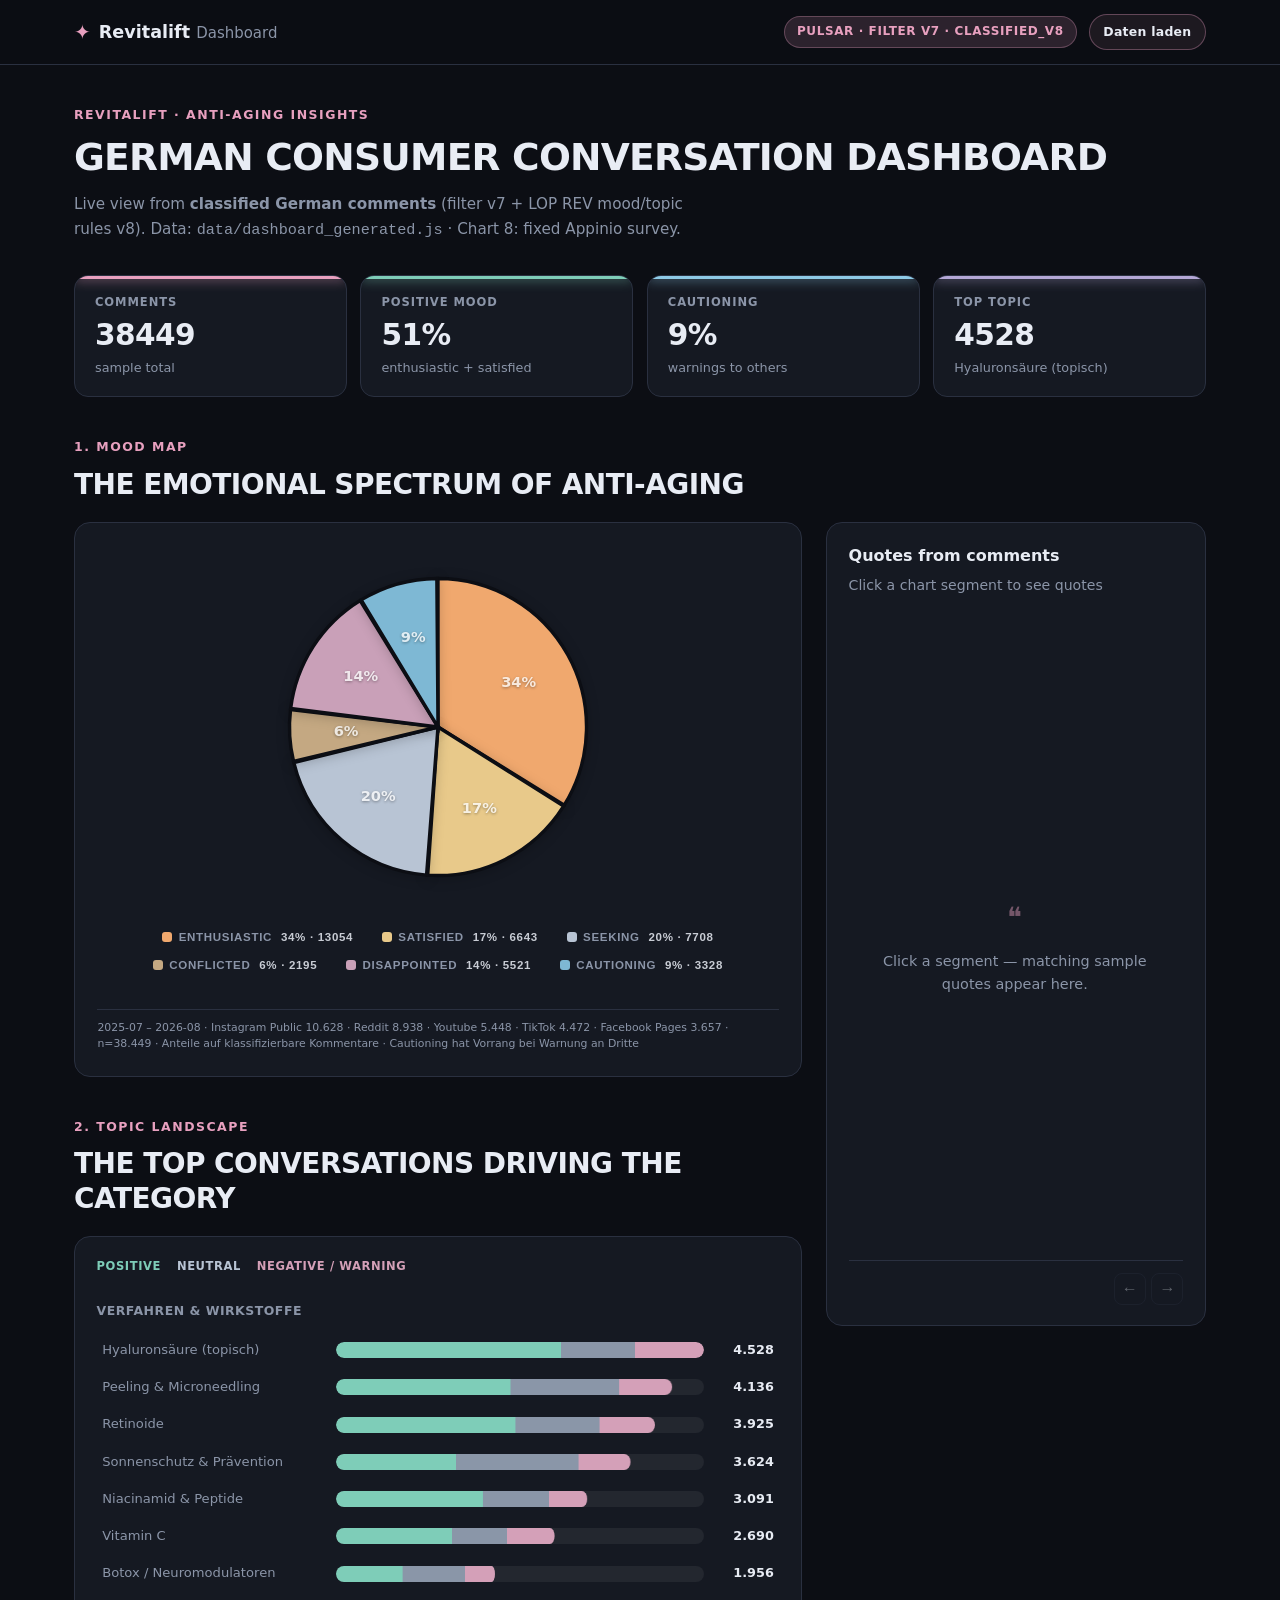
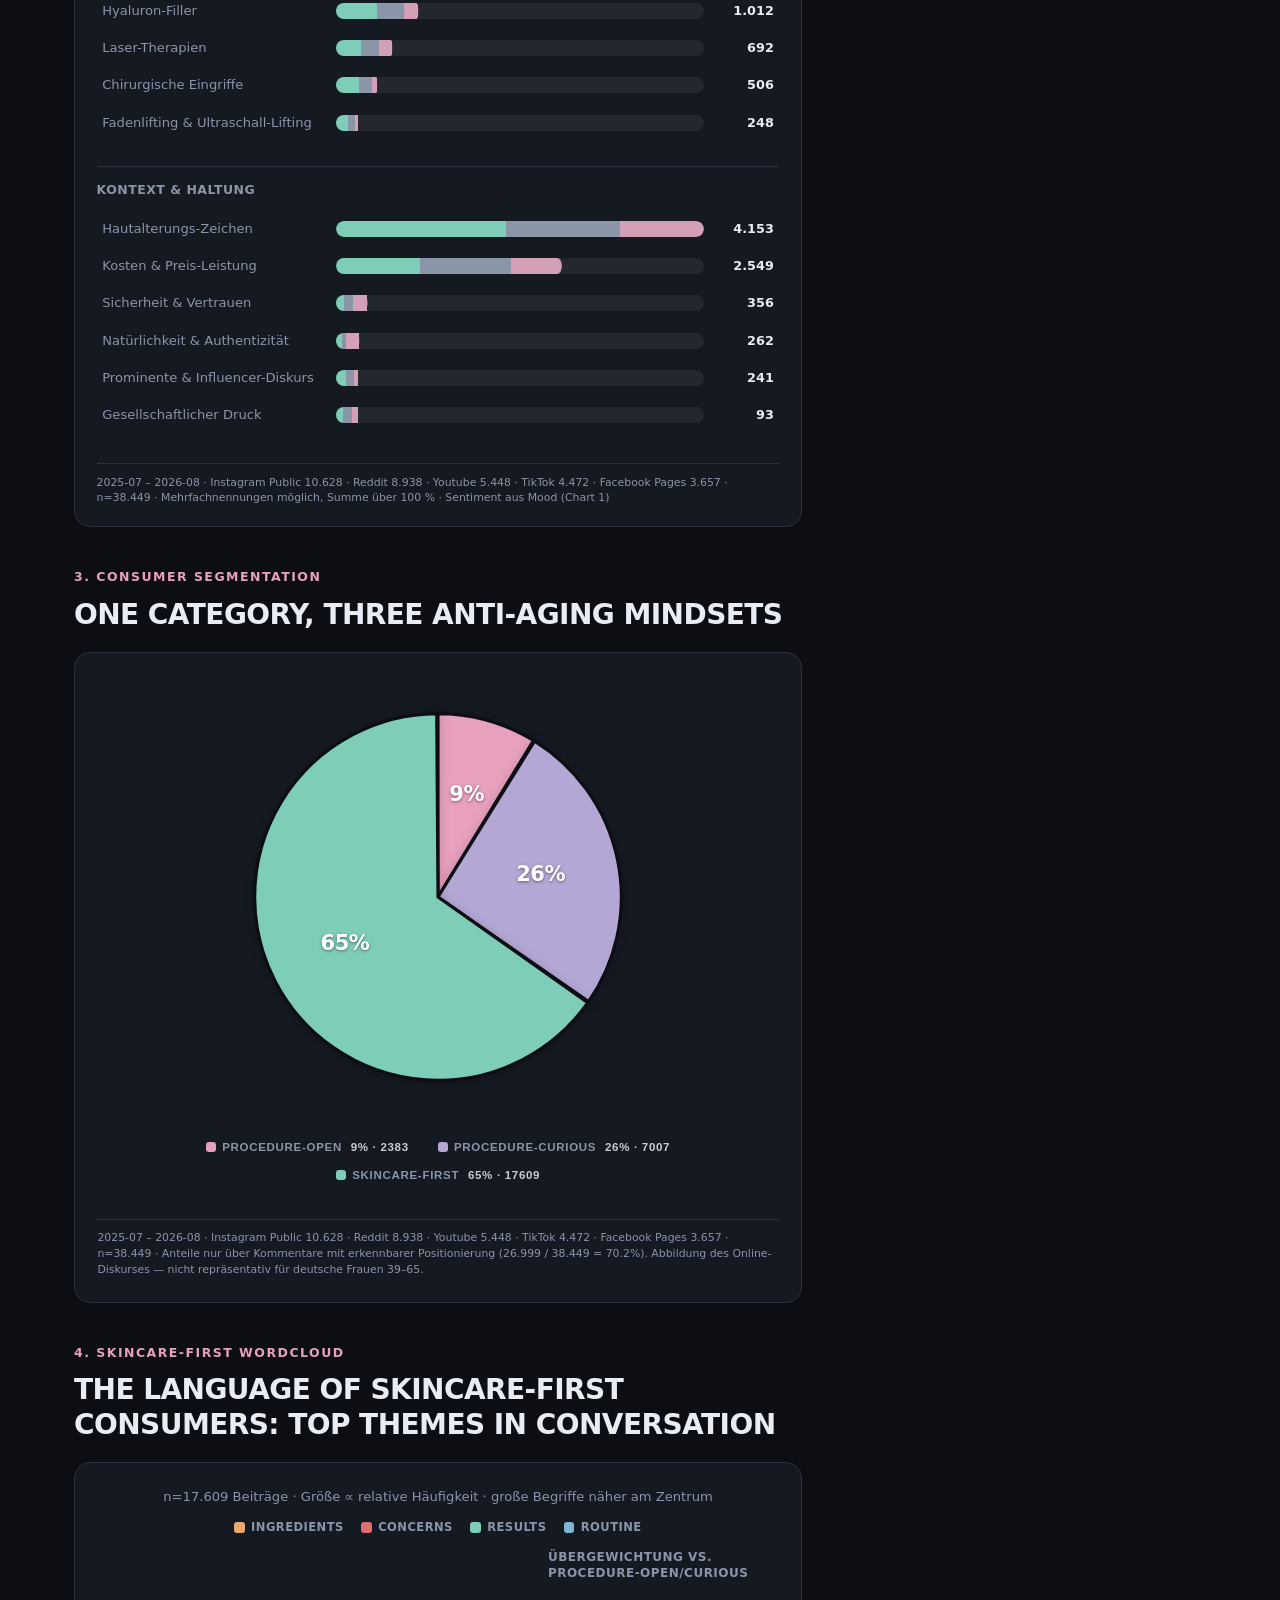
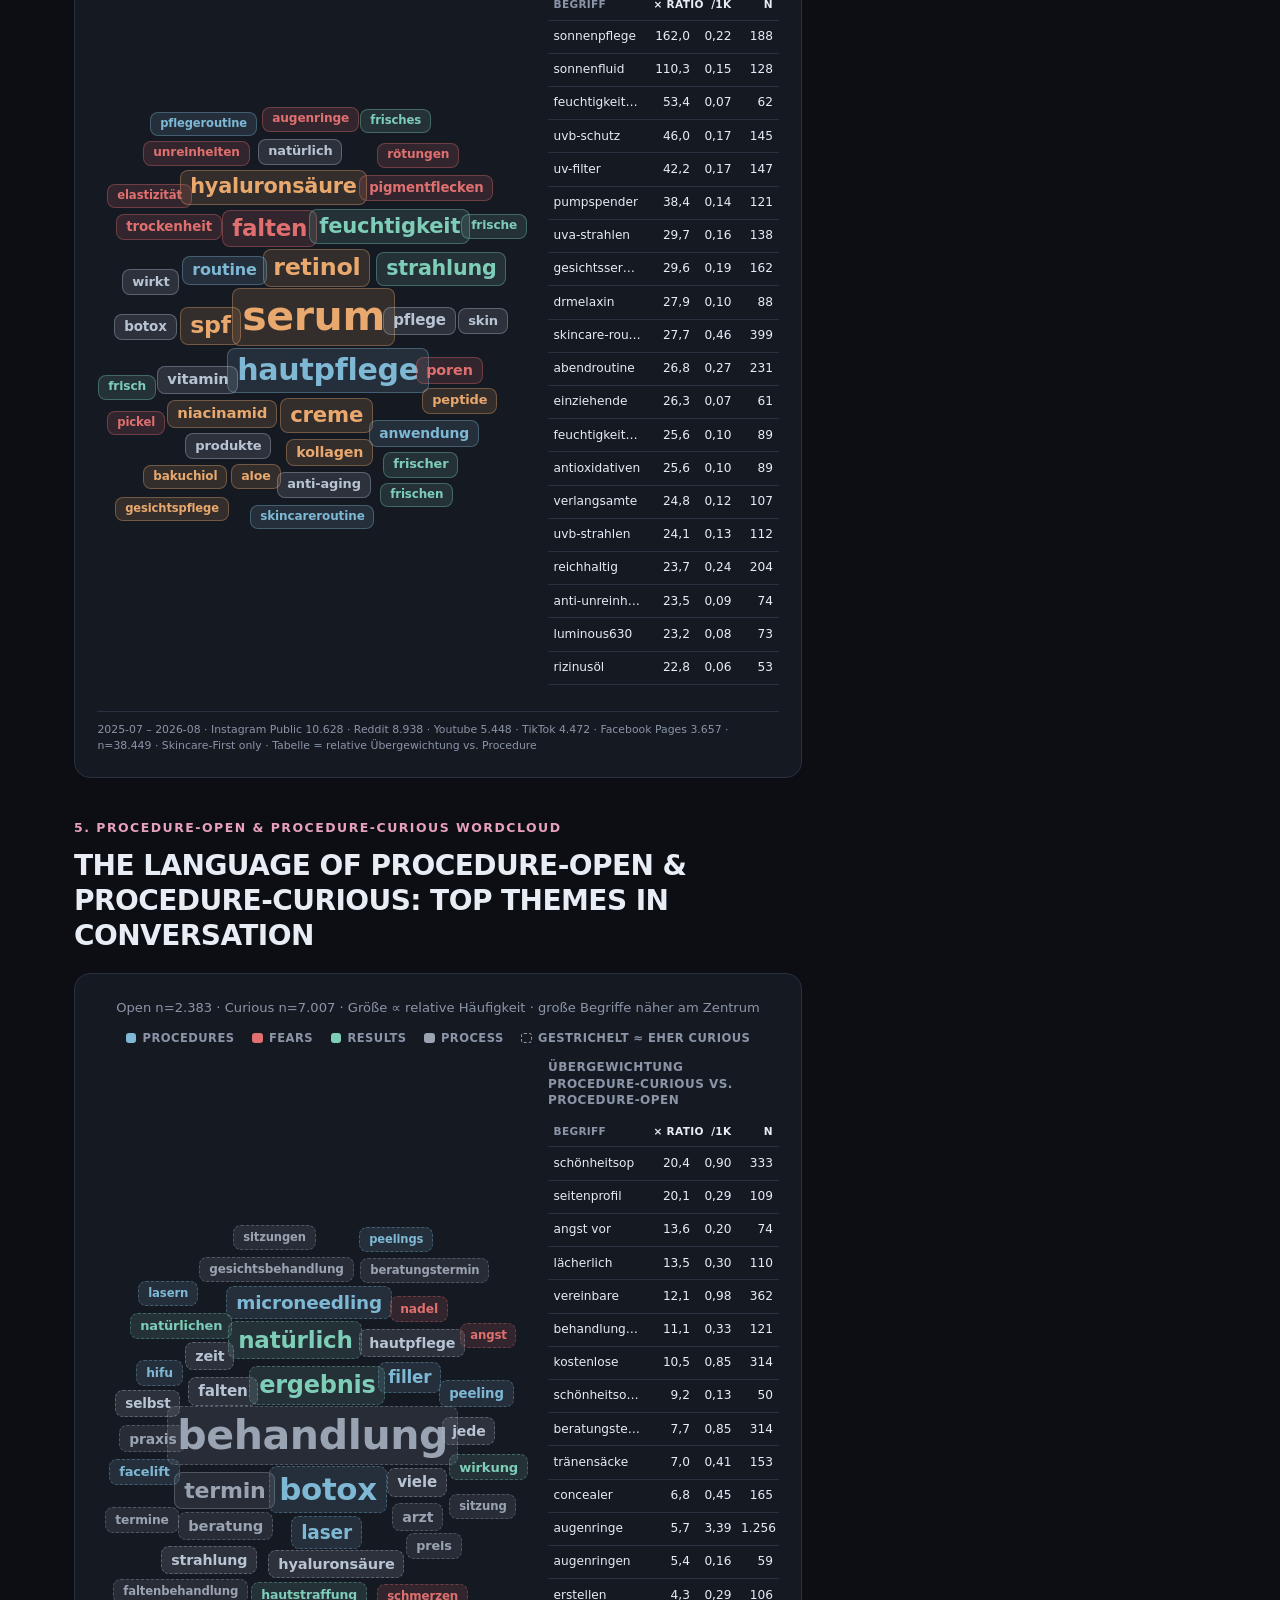
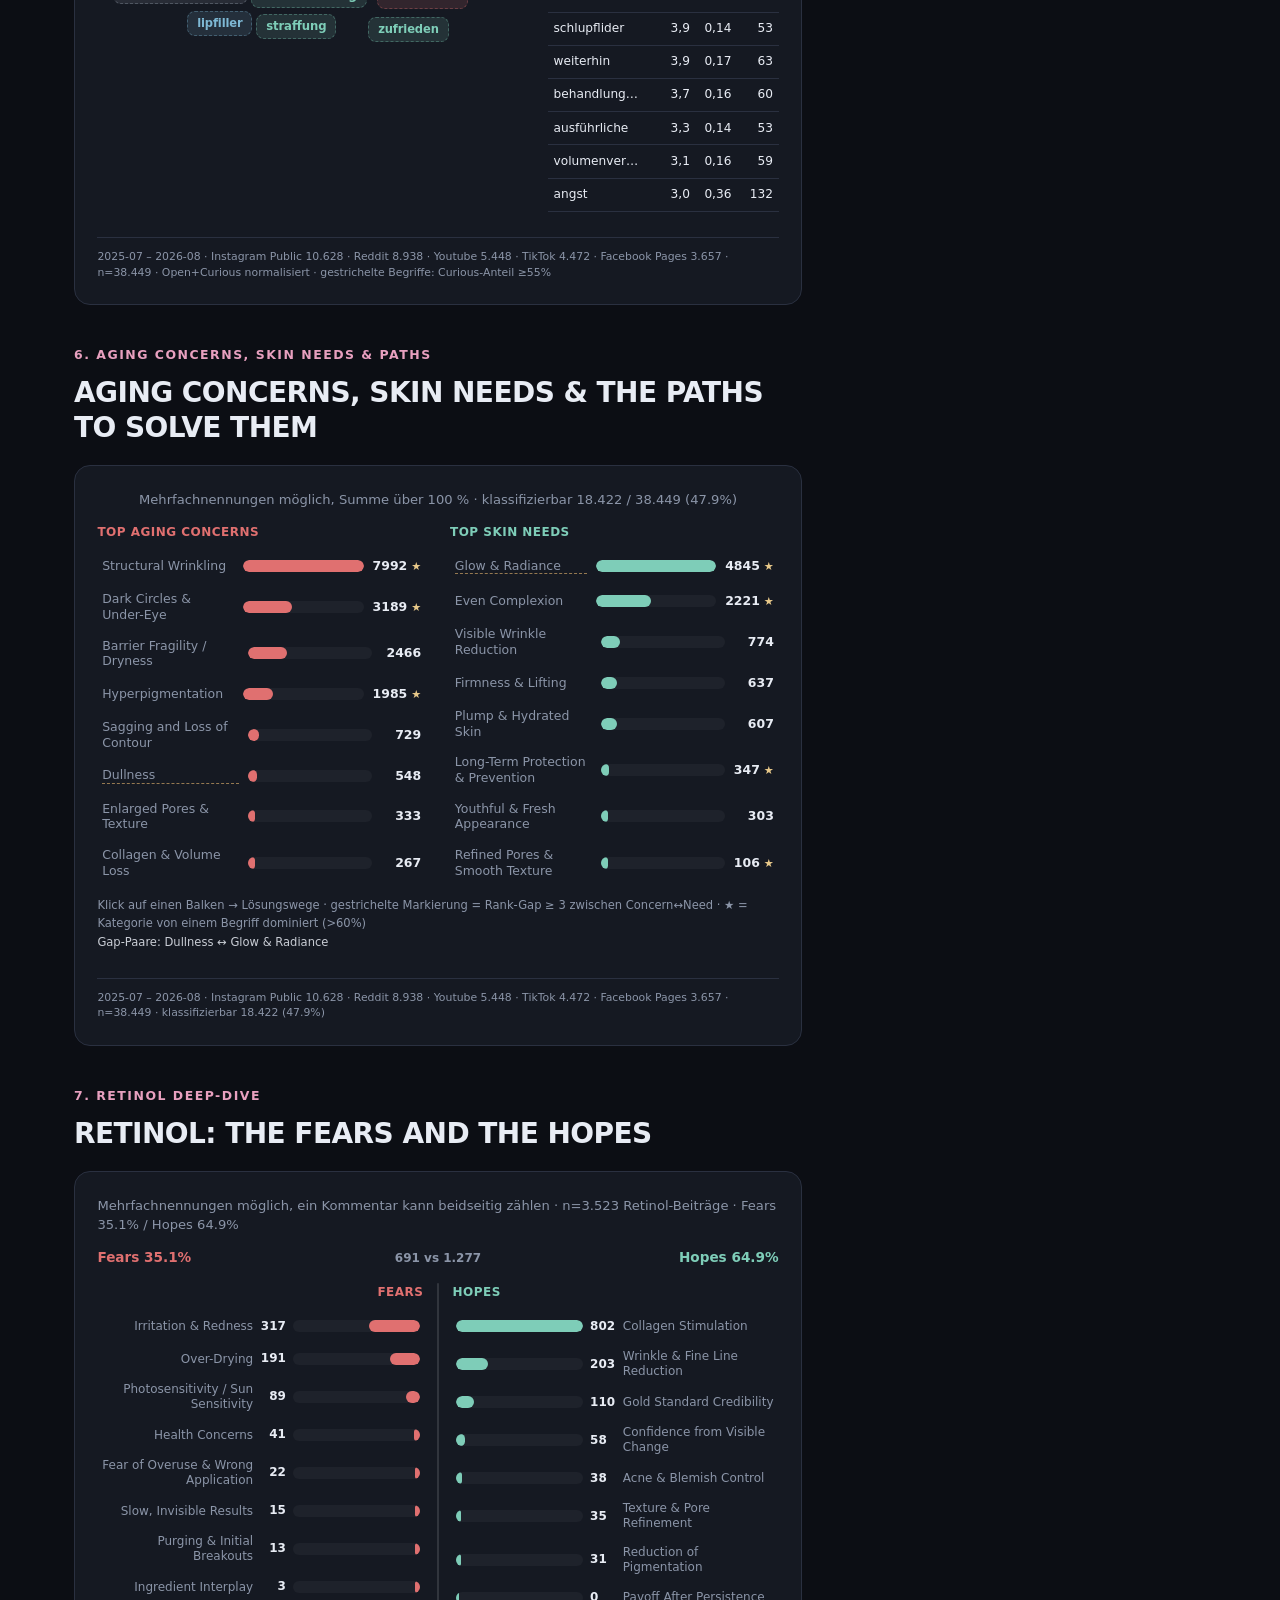
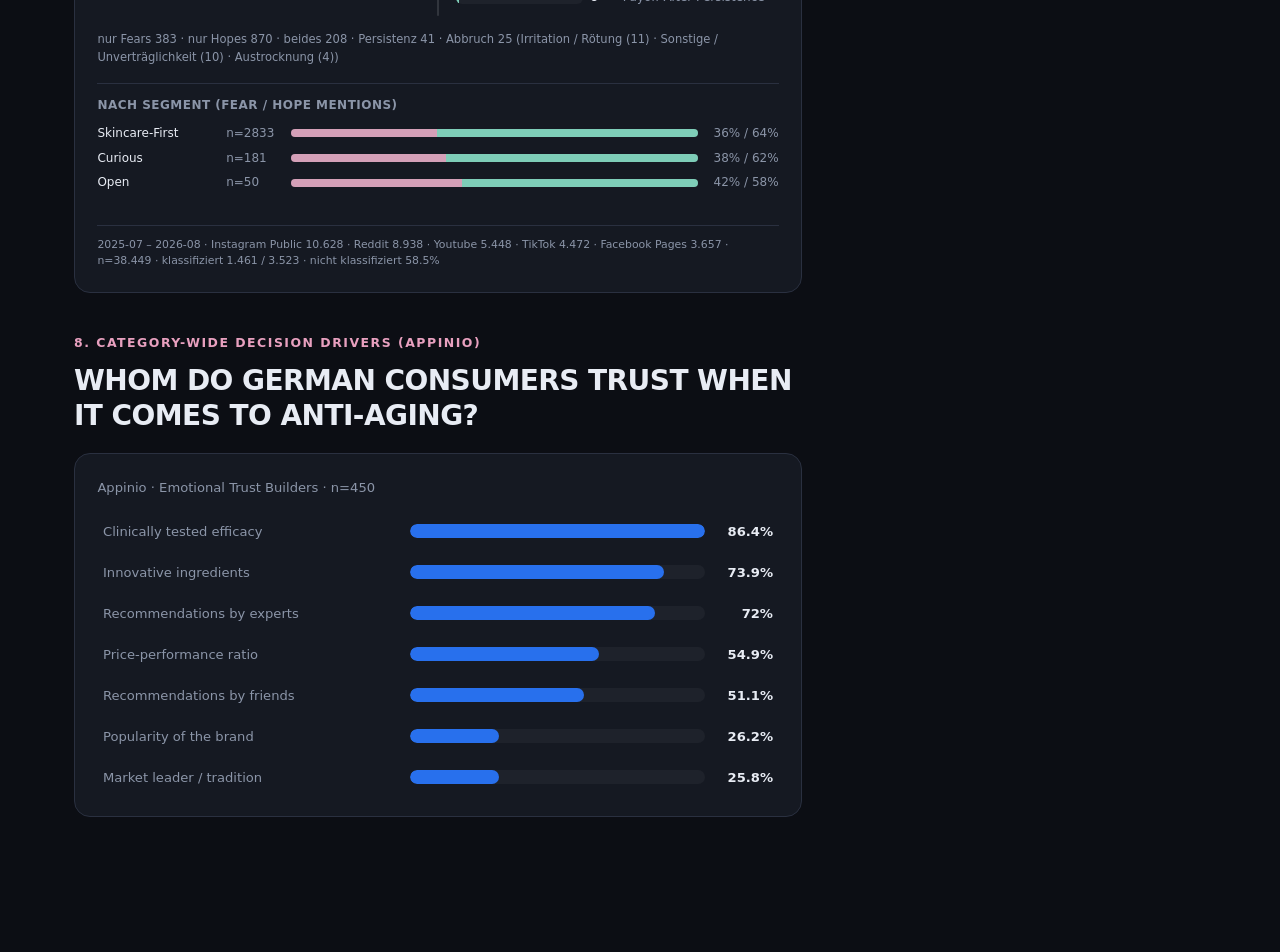
==== commit 1d938b5e: "Remove blueprint.html, demo.html, and associated CSS and JS files. Update index.html to remove refer" ====
--- a/index.html
+++ b/index.html
@@ -6,19 +6,29 @@
   <title>Revitalift — Dashboard (PULSAR data)</title>
   <link rel="stylesheet" href="css/style.css">
   <link rel="stylesheet" href="css/pulsar.css">
-  <link rel="stylesheet" href="css/blueprint.css">
 </head>
-<body class="pulsar-page bp-page">
+<body class="pulsar-page">
   <header class="header pulsar-header">
     <div class="container header__inner">
       <div class="logo">
         <span class="logo__mark pulsar-mark">✦</span>
         <span class="logo__text">Revitalift <span class="logo__sub">Dashboard</span></span>
       </div>
-      <div class="bp-header__links">
-        <span class="badge pulsar-badge">PULSAR · filter v6 · classified_v5</span>
-        <a class="bp-link" href="blueprint.html">Spec</a>
-        <a class="bp-link" href="demo.html">Old demo</a>
+      <div class="header__actions">
+        <span class="badge pulsar-badge">PULSAR · filter v7 · classified_v8</span>
+        <div class="download-menu">
+          <button type="button" class="download-btn" id="download-btn" aria-expanded="false" aria-haspopup="true">
+            Daten laden
+          </button>
+          <div class="download-menu__panel" id="download-panel" hidden>
+            <a class="download-menu__link" href="data/export_dashboard_classification_v8.xlsx" download>
+              Klassifikation · XLSX
+            </a>
+            <a class="download-menu__link" href="data/export_comments_v8.csv" download>
+              Rohkommentare · CSV
+            </a>
+          </div>
+        </div>
       </div>
     </div>
   </header>
@@ -29,8 +39,8 @@
         <p class="pulsar-eyebrow">Revitalift · Anti-aging insights</p>
         <h1 class="pulsar-title">German consumer conversation dashboard</h1>
         <p class="pulsar-desc">
-          Live view from <strong>38,840 classified German comments</strong> (filter v6 + keyword rules).
-          Data: <code>data/dashboard_generated.js</code> · Chart 6: fixed Appinio survey.
+          Live view from <strong>classified German comments</strong> (filter v7 + LOP REV mood/topic rules v8).
+          Data: <code>data/dashboard_generated.js</code> · Chart 8: fixed Appinio survey.
         </p>
       </div>
       <div class="kpi-row" id="kpi-row"></div>
@@ -71,27 +81,55 @@
           </div>
         </section>
 
+        <section class="chart-section" id="skincare-ingredients">
+          <div class="section-head">
+            <p class="pulsar-eyebrow" id="ing-eyebrow"></p>
+            <h2 class="section-title" id="ing-title"></h2>
+          </div>
+          <div class="chart-panel chart-panel--wordcloud">
+            <p class="bubble-hint" id="ing-hint"></p>
+            <div id="ing-legend" class="wc-legend"></div>
+            <div class="wc-layout">
+              <div id="ing-chart" class="wordcloud-host" aria-label="Skincare wordcloud"></div>
+              <div id="ing-table" class="wc-table-host"></div>
+            </div>
+          </div>
+        </section>
+
         <section class="chart-section" id="procedure-effects">
           <div class="section-head">
             <p class="pulsar-eyebrow" id="proc-eyebrow"></p>
             <h2 class="section-title" id="proc-title"></h2>
           </div>
-          <div class="chart-panel chart-panel--nested">
+          <div class="chart-panel chart-panel--wordcloud">
             <p class="bubble-hint" id="proc-hint"></p>
-            <div id="proc-chart" class="nested-bars-chart" aria-label="Procedure effects chart"></div>
-            <div id="proc-legend" class="bubble-legend"></div>
+            <div id="proc-legend" class="wc-legend"></div>
+            <div class="wc-layout">
+              <div id="proc-chart" class="wordcloud-host" aria-label="Procedure wordcloud"></div>
+              <div id="proc-table" class="wc-table-host"></div>
+            </div>
           </div>
         </section>
 
-        <section class="chart-section" id="skincare-ingredients">
+        <section class="chart-section" id="aging-paths">
           <div class="section-head">
-            <p class="pulsar-eyebrow" id="ing-eyebrow"></p>
-            <h2 class="section-title" id="ing-title"></h2>
+            <p class="pulsar-eyebrow" id="paths-eyebrow"></p>
+            <h2 class="section-title" id="paths-title"></h2>
           </div>
-          <div class="chart-panel chart-panel--nested">
-            <p class="bubble-hint" id="ing-hint"></p>
-            <div id="ing-chart" class="nested-bars-chart" aria-label="Skincare ingredients chart"></div>
-            <div id="ing-legend" class="bubble-legend"></div>
+          <div class="chart-panel chart-panel--paths">
+            <p class="bubble-hint" id="paths-hint"></p>
+            <div id="paths-chart" class="paths-chart" aria-label="Aging concerns and needs chart"></div>
+          </div>
+        </section>
+
+        <section class="chart-section" id="retinol-deepdive">
+          <div class="section-head">
+            <p class="pulsar-eyebrow" id="retinol-eyebrow"></p>
+            <h2 class="section-title" id="retinol-title"></h2>
+          </div>
+          <div class="chart-panel chart-panel--retinol">
+            <p class="bubble-hint" id="retinol-hint"></p>
+            <div id="retinol-chart" class="retinol-chart" aria-label="Retinol fears and hopes chart"></div>
           </div>
         </section>
 
@@ -134,9 +172,10 @@
 
   <script src="js/dashboard-taxonomy-de.js"></script>
   <script src="data/dashboard_generated.js"></script>
-  <script src="data/dashboard_comments.js"></script>
   <script src="js/dashboard-utils.js"></script>
-  <script src="js/nested-bars.js"></script>
+  <script src="js/wordcloud.js"></script>
+  <script src="js/paths-drilldown.js"></script>
+  <script src="js/retinol-tornado.js"></script>
   <script src="js/dashboard-app.js"></script>
 </body>
 </html>
--- a/css/pulsar.css
+++ b/css/pulsar.css
@@ -39,6 +39,66 @@
   background: var(--rose-dim) !important;
   color: var(--rose) !important;
   border-color: rgba(232, 160, 191, 0.3) !important;
+}
+
+.header__actions {
+  display: flex;
+  align-items: center;
+  gap: 0.75rem;
+  flex-wrap: wrap;
+  justify-content: flex-end;
+}
+
+.download-menu {
+  position: relative;
+}
+
+.download-btn {
+  appearance: none;
+  border: 1px solid rgba(232, 160, 191, 0.35);
+  background: rgba(232, 160, 191, 0.08);
+  color: var(--text);
+  font: inherit;
+  font-size: 0.78rem;
+  font-weight: 600;
+  letter-spacing: 0.02em;
+  padding: 0.45rem 0.85rem;
+  border-radius: 999px;
+  cursor: pointer;
+  transition: background 0.15s ease, border-color 0.15s ease;
+}
+
+.download-btn:hover,
+.download-btn[aria-expanded='true'] {
+  background: rgba(232, 160, 191, 0.16);
+  border-color: rgba(232, 160, 191, 0.55);
+}
+
+.download-menu__panel {
+  position: absolute;
+  right: 0;
+  top: calc(100% + 0.4rem);
+  min-width: 13.5rem;
+  padding: 0.35rem;
+  border-radius: 10px;
+  border: 1px solid var(--panel-border);
+  background: var(--panel, #151922);
+  box-shadow: 0 10px 28px rgba(0, 0, 0, 0.35);
+  z-index: 40;
+}
+
+.download-menu__link {
+  display: block;
+  padding: 0.55rem 0.7rem;
+  border-radius: 7px;
+  color: var(--text);
+  text-decoration: none;
+  font-size: 0.8rem;
+}
+
+.download-menu__link:hover {
+  background: rgba(255, 255, 255, 0.05);
+  color: var(--rose);
 }
 
 .pulsar-main {
@@ -982,25 +1042,34 @@
   opacity: 0.08 !important;
 }
 
-/* Topics bars — fully data-driven row count */
+/* Topics bars — flex row (grid+% width collapses inside <button> in Chrome) */
 .topics-chart {
   display: flex;
   flex-direction: column;
-  gap: 0.65rem;
+  gap: 0.55rem;
+  width: 100%;
+}
+
+.topic-block {
+  display: flex;
+  flex-direction: column;
+  gap: 0.55rem;
+  width: 100%;
 }
 
 .topic-bar {
-  display: grid;
-  grid-template-columns: minmax(100px, 160px) 1fr auto;
+  display: flex;
   align-items: center;
-  gap: 0.75rem;
+  gap: 0.85rem;
+  width: 100%;
+  box-sizing: border-box;
   background: transparent;
   border: none;
   color: inherit;
   font: inherit;
   text-align: left;
   cursor: pointer;
-  padding: 0.2rem 0.35rem;
+  padding: 0.25rem 0.35rem;
   border-radius: 8px;
   transition: opacity 0.2s ease, background 0.15s ease;
 }
@@ -1023,11 +1092,14 @@
 }
 
 .topic-bar__label {
+  flex: 0 0 220px;
+  width: 220px;
   font-size: 0.82rem;
-  color: var(--text-muted);
-  white-space: nowrap;
-  overflow: hidden;
-  text-overflow: ellipsis;
+  line-height: 1.25;
+  color: var(--text-muted);
+  white-space: normal;
+  overflow: visible;
+  text-overflow: unset;
 }
 
 .topic-bar--active .topic-bar__label {
@@ -1036,6 +1108,8 @@
 }
 
 .topic-bar__track {
+  flex: 1 1 auto;
+  min-width: 0;
   height: 14px;
   background: rgba(255, 255, 255, 0.04);
   border-radius: 999px;
@@ -1051,11 +1125,11 @@
 }
 
 .topic-bar__value {
+  flex: 0 0 3.5rem;
   font-size: 0.8rem;
   font-weight: 600;
   color: var(--text);
   white-space: nowrap;
-  min-width: 5.5rem;
   text-align: right;
 }
 
@@ -1064,7 +1138,7 @@
   color: var(--text-muted);
 }
 
-/* Topic bars — positive / negative split */
+/* Topic bars — positive / neutral / negative split */
 .topic-split-legend {
   display: flex;
   gap: 1rem;
@@ -1072,7 +1146,7 @@
   font-weight: 600;
   text-transform: uppercase;
   letter-spacing: 0.05em;
-  margin-bottom: 0.65rem;
+  margin-bottom: 0.35rem;
   width: 100%;
 }
 
@@ -1080,33 +1154,722 @@
   color: var(--mint);
 }
 
+.topic-split-legend__neu {
+  color: #b8c4d4;
+}
+
 .topic-split-legend__neg {
   color: var(--coral);
 }
 
 .topic-bar__track-split {
-  display: flex;
-  height: 14px;
+  flex: 1 1 auto;
+  min-width: 0;
+  display: flex;
+  align-items: stretch;
+  height: 16px;
   border-radius: 999px;
   overflow: hidden;
-  background: rgba(255, 255, 255, 0.04);
-  min-width: 0;
-  max-width: 100%;
+  background: rgba(255, 255, 255, 0.06);
+}
+
+.topic-bar__magnitude {
+  display: flex;
+  flex-direction: row;
+  align-items: stretch;
+  width: 100%;
+  height: 100%;
+  border-radius: 999px;
+  overflow: hidden;
+  transform: scaleX(var(--bar-scale, 1));
+  transform-origin: left center;
+  will-change: transform;
+}
+
+.topic-block-title {
+  font-size: 0.78rem;
+  font-weight: 650;
+  text-transform: uppercase;
+  letter-spacing: 0.04em;
+  color: var(--text-muted);
+  margin: 0.85rem 0 0.35rem;
+}
+
+.topics-chart > .topic-block-title:first-child {
+  margin-top: 0;
+}
+
+.topic-block-title:not(:first-child) {
+  margin-top: 1.25rem;
+  padding-top: 0.85rem;
+  border-top: 1px solid var(--panel-border);
 }
 
 .topic-bar__fill-pos,
+.topic-bar__fill-neu,
 .topic-bar__fill-neg {
   display: block;
   height: 100%;
-  transition: width 0.35s ease;
+  min-width: 0;
+  flex-grow: 1;
+  flex-shrink: 1;
+  flex-basis: 0;
+  cursor: pointer;
+  transition: filter 0.15s ease, opacity 0.15s ease;
+  pointer-events: auto;
 }
 
 .topic-bar__fill-pos {
   background: var(--mint);
 }
 
+.topic-bar__fill-neu {
+  background: #8a96a8;
+}
+
 .topic-bar__fill-neg {
   background: var(--coral);
+}
+
+.topic-bar__fill-pos:hover,
+.topic-bar__fill-neu:hover,
+.topic-bar__fill-neg:hover {
+  filter: brightness(1.2);
+}
+
+.topic-bar__fill--active {
+  filter: brightness(1.25);
+  box-shadow: inset 0 0 0 1px rgba(255, 255, 255, 0.35);
+}
+
+.topic-bar__fill--dim {
+  opacity: 0.28;
+  filter: grayscale(0.35);
+}
+
+/* Wordclouds (charts 4–5) */
+.chart-panel--wordcloud {
+  gap: 0.75rem;
+}
+
+.wc-legend {
+  display: flex;
+  flex-wrap: wrap;
+  gap: 0.75rem 1.1rem;
+  font-size: 0.72rem;
+  font-weight: 600;
+  text-transform: uppercase;
+  letter-spacing: 0.04em;
+  color: var(--text-muted);
+}
+
+.wc-legend__item {
+  display: inline-flex;
+  align-items: center;
+  gap: 0.4rem;
+}
+
+.wc-legend__swatch {
+  width: 0.65rem;
+  height: 0.65rem;
+  border-radius: 3px;
+}
+
+.wc-layout {
+  display: grid;
+  grid-template-columns: minmax(0, 1.4fr) minmax(220px, 0.75fr);
+  gap: 1.25rem;
+  width: 100%;
+  align-items: stretch;
+}
+
+.wordcloud-host {
+  min-height: 0;
+  width: 100%;
+  height: 100%;
+  align-self: stretch;
+}
+
+.wordcloud {
+  position: relative;
+  width: 100%;
+  height: 100%;
+  min-height: 360px;
+  overflow: hidden;
+  padding: 0;
+}
+
+.wordcloud__term {
+  position: absolute;
+  left: 0;
+  top: 0;
+  transform: none;
+  background: color-mix(in srgb, var(--wc-color, #8a96a8) 14%, transparent);
+  border: 1px solid color-mix(in srgb, var(--wc-color, #8a96a8) 35%, transparent);
+  font-family: inherit;
+  font-weight: 650;
+  cursor: pointer;
+  padding: 0.28rem 0.55rem;
+  border-radius: 8px;
+  white-space: nowrap;
+  line-height: 1.15;
+  transition: transform 0.15s ease, background 0.15s ease, box-shadow 0.15s ease;
+  letter-spacing: -0.01em;
+  z-index: 1;
+  box-sizing: border-box;
+}
+
+.wordcloud__term:hover {
+  z-index: 3;
+  transform: scale(1.05);
+  transform-origin: center center;
+  background: color-mix(in srgb, var(--wc-color, #8a96a8) 26%, transparent);
+  box-shadow: 0 4px 14px rgba(0, 0, 0, 0.25);
+}
+
+.wordcloud__term--curious {
+  border-style: dashed;
+  border-width: 1.5px;
+}
+
+.chart-footnote {
+  margin: 0.85rem 0 0;
+  padding-top: 0.65rem;
+  border-top: 1px solid var(--panel-border);
+  font-size: 0.68rem;
+  line-height: 1.45;
+  color: var(--text-muted);
+  width: 100%;
+  text-align: left;
+}
+
+.paths-footnote__gaps {
+  color: var(--text);
+  opacity: 0.85;
+}
+
+.wc-legend__item:has(.wc-legend__swatch[style*="transparent"]) .wc-legend__swatch {
+  border: 1px dashed rgba(255, 255, 255, 0.55);
+  background: transparent !important;
+}
+
+.tornado-seg {
+  margin-top: 1rem;
+  padding-top: 0.75rem;
+  border-top: 1px solid var(--panel-border);
+  width: 100%;
+}
+
+.tornado-seg__title {
+  margin: 0 0 0.55rem;
+  font-size: 0.75rem;
+  font-weight: 650;
+  text-transform: uppercase;
+  letter-spacing: 0.04em;
+  color: var(--text-muted);
+}
+
+.tornado-seg__row {
+  display: grid;
+  grid-template-columns: 7.5rem 3.5rem 1fr 4.5rem;
+  gap: 0.55rem;
+  align-items: center;
+  margin-bottom: 0.35rem;
+  font-size: 0.75rem;
+}
+
+.tornado-seg__label {
+  color: var(--text);
+}
+
+.tornado-seg__n {
+  color: var(--text-muted);
+}
+
+.tornado-seg__bar {
+  display: flex;
+  height: 8px;
+  border-radius: 999px;
+  overflow: hidden;
+  background: rgba(255, 255, 255, 0.06);
+}
+
+.tornado-seg__fear {
+  background: var(--coral);
+}
+
+.tornado-seg__hope {
+  background: var(--mint);
+}
+
+.tornado-seg__pct {
+  text-align: right;
+  color: var(--text-muted);
+  font-variant-numeric: tabular-nums;
+}
+
+.wc-table-host {
+  min-width: 0;
+  max-width: 100%;
+  display: flex;
+  flex-direction: column;
+  align-self: stretch;
+  overflow: hidden;
+  height: 100%;
+}
+
+.wc-table__title {
+  font-size: 0.75rem;
+  font-weight: 650;
+  text-transform: uppercase;
+  letter-spacing: 0.04em;
+  color: var(--text-muted);
+  margin-bottom: 0.55rem;
+  flex: 0 0 auto;
+  line-height: 1.35;
+}
+
+.wc-table-wrap {
+  position: relative;
+  overflow: visible;
+  min-height: 0;
+  width: 100%;
+  max-width: 100%;
+  flex: 1 1 auto;
+}
+
+.wc-table {
+  width: 100%;
+  max-width: 100%;
+  table-layout: fixed;
+  border-collapse: collapse;
+  font-size: 0.76rem;
+}
+
+.wc-col-term {
+  width: 44%;
+}
+
+.wc-col-ratio {
+  width: 20%;
+}
+
+.wc-col-rate {
+  width: 18%;
+}
+
+.wc-col-n {
+  width: 18%;
+}
+
+.wc-table th,
+.wc-table td {
+  padding: 0.4rem 0.35rem;
+  border-bottom: 1px solid var(--panel-border);
+  vertical-align: middle;
+}
+
+.wc-table th {
+  color: var(--text-muted);
+  font-weight: 600;
+  font-size: 0.66rem;
+  text-transform: uppercase;
+  letter-spacing: 0.03em;
+  text-align: left;
+}
+
+.wc-table th.wc-num {
+  text-align: right;
+}
+
+.wc-table .wc-term {
+  overflow: hidden;
+  text-overflow: ellipsis;
+  white-space: nowrap;
+  color: var(--text);
+  padding-right: 0.5rem;
+}
+
+.wc-table .wc-num {
+  text-align: right;
+  font-variant-numeric: tabular-nums;
+  white-space: nowrap;
+  font-feature-settings: 'tnum' 1;
+  color: var(--text);
+  padding-left: 0.25rem;
+}
+
+.wc-table tr[data-term] {
+  cursor: pointer;
+}
+
+.wc-table tr[data-term]:hover td {
+  color: var(--rose);
+}
+
+@media (max-width: 900px) {
+  .wc-layout {
+    grid-template-columns: 1fr;
+  }
+
+  .wordcloud-host {
+    height: auto;
+    min-height: 320px;
+  }
+}
+
+@media (max-width: 1100px) {
+  .wc-table {
+    font-size: 0.7rem;
+  }
+
+  .wc-col-term {
+    width: 40%;
+  }
+
+  .wc-col-ratio,
+  .wc-col-rate,
+  .wc-col-n {
+    width: 20%;
+  }
+}
+
+/* Chart 6 — concerns / needs / paths */
+.chart-panel--paths {
+  gap: 0.85rem;
+}
+
+.paths-overview {
+  display: grid;
+  grid-template-columns: 1fr 1fr;
+  gap: 1.5rem;
+  width: 100%;
+}
+
+.paths-col__title {
+  font-size: 0.75rem;
+  font-weight: 650;
+  text-transform: uppercase;
+  letter-spacing: 0.04em;
+  margin-bottom: 0.65rem;
+}
+
+.paths-col__title--concern {
+  color: #e07070;
+}
+
+.paths-col__title--need {
+  color: #7ecdb8;
+}
+
+.paths-col__list {
+  display: flex;
+  flex-direction: column;
+  gap: 0.45rem;
+}
+
+.paths-bar {
+  display: grid;
+  grid-template-columns: minmax(110px, 1.1fr) 1fr auto;
+  align-items: center;
+  gap: 0.55rem;
+  background: transparent;
+  border: none;
+  color: inherit;
+  font: inherit;
+  text-align: left;
+  cursor: pointer;
+  padding: 0.25rem 0.3rem;
+  border-radius: 8px;
+}
+
+.paths-bar:hover {
+  background: rgba(255, 255, 255, 0.04);
+}
+
+.paths-bar__label {
+  font-size: 0.78rem;
+  color: var(--text-muted);
+  line-height: 1.25;
+}
+
+.paths-bar__track {
+  display: block;
+  width: 100%;
+  height: 12px;
+  border-radius: 999px;
+  background: rgba(255, 255, 255, 0.04);
+  overflow: hidden;
+}
+
+.paths-bar__fill {
+  display: block;
+  height: 100%;
+  border-radius: 999px;
+  min-width: 4px;
+}
+
+.paths-bar--concern .paths-bar__fill {
+  background: #e07070;
+}
+
+.paths-bar--need .paths-bar__fill {
+  background: #7ecdb8;
+}
+
+.paths-bar--procedure .paths-bar__fill {
+  background: #7eb8d4;
+}
+
+.paths-bar--ingredient .paths-bar__fill {
+  background: #e8a86e;
+}
+
+.paths-bar--gap .paths-bar__label {
+  border-bottom: 1px dashed rgba(255, 200, 120, 0.55);
+}
+
+.paths-bar--concentrated .paths-bar__value::after {
+  content: ' ★';
+  color: #e8c98a;
+  font-size: 0.7rem;
+}
+
+.paths-bar__value {
+  font-size: 0.78rem;
+  font-weight: 600;
+  min-width: 2.5rem;
+  text-align: right;
+}
+
+.paths-footnote {
+  margin-top: 0.85rem;
+  font-size: 0.72rem;
+  color: var(--text-muted);
+}
+
+.paths-drill__head {
+  display: flex;
+  align-items: flex-start;
+  gap: 0.85rem;
+  margin-bottom: 0.75rem;
+}
+
+.paths-back {
+  background: transparent;
+  border: 1px solid var(--panel-border);
+  color: var(--text);
+  border-radius: 8px;
+  padding: 0.35rem 0.7rem;
+  font-size: 0.78rem;
+  font-weight: 600;
+  cursor: pointer;
+}
+
+.paths-back:hover {
+  border-color: var(--rose);
+  background: var(--rose-dim);
+}
+
+.paths-drill__title {
+  font-size: 0.95rem;
+  font-weight: 650;
+  margin-bottom: 0.2rem;
+}
+
+.paths-drill__sub {
+  font-size: 0.75rem;
+  color: var(--text-muted);
+}
+
+.paths-warn {
+  color: #e8c98a;
+  font-size: 0.8rem;
+  margin-bottom: 0.65rem;
+}
+
+.paths-drill__legend {
+  display: flex;
+  gap: 0.75rem;
+  margin-bottom: 0.65rem;
+}
+
+.paths-pill {
+  font-size: 0.68rem;
+  font-weight: 650;
+  text-transform: uppercase;
+  letter-spacing: 0.04em;
+  padding: 0.2rem 0.55rem;
+  border-radius: 999px;
+  border: 1px solid var(--panel-border);
+}
+
+.paths-pill--procedure {
+  color: #7eb8d4;
+}
+
+.paths-pill--ingredient {
+  color: #e8a86e;
+}
+
+@media (max-width: 900px) {
+  .paths-overview {
+    grid-template-columns: 1fr;
+  }
+}
+
+/* Chart 7 — Retinol tornado */
+.chart-panel--retinol {
+  gap: 0.85rem;
+}
+
+.tornado-ratio {
+  display: grid;
+  grid-template-columns: 1fr auto 1fr;
+  align-items: center;
+  gap: 0.75rem;
+  margin-bottom: 0.85rem;
+  font-size: 0.85rem;
+  font-weight: 650;
+}
+
+.tornado-ratio__fear {
+  text-align: left;
+  color: #e07070;
+}
+
+.tornado-ratio__hope {
+  text-align: right;
+  color: #7ecdb8;
+}
+
+.tornado-ratio__mid {
+  color: var(--text-muted);
+  font-size: 0.75rem;
+  font-weight: 600;
+}
+
+.tornado-grid {
+  display: grid;
+  grid-template-columns: 1fr 2px 1fr;
+  gap: 0.85rem;
+  width: 100%;
+}
+
+.tornado-axis {
+  background: rgba(255, 255, 255, 0.12);
+  border-radius: 2px;
+}
+
+.tornado-col__title {
+  font-size: 0.75rem;
+  font-weight: 650;
+  text-transform: uppercase;
+  letter-spacing: 0.04em;
+  margin-bottom: 0.65rem;
+}
+
+.tornado-col__title--fear {
+  color: #e07070;
+  text-align: right;
+}
+
+.tornado-col__title--hope {
+  color: #7ecdb8;
+}
+
+.tornado-item {
+  display: grid;
+  align-items: center;
+  gap: 0.45rem;
+  width: 100%;
+  background: transparent;
+  border: none;
+  color: inherit;
+  font: inherit;
+  cursor: pointer;
+  padding: 0.28rem 0.2rem;
+  border-radius: 8px;
+  margin-bottom: 0.28rem;
+}
+
+.tornado-item:hover {
+  background: rgba(255, 255, 255, 0.04);
+}
+
+.tornado-item--fear {
+  grid-template-columns: minmax(90px, 1.2fr) auto minmax(60px, 1fr);
+  text-align: right;
+}
+
+.tornado-item--hope {
+  grid-template-columns: minmax(60px, 1fr) auto minmax(90px, 1.2fr);
+  text-align: left;
+}
+
+.tornado-item__label {
+  font-size: 0.75rem;
+  color: var(--text-muted);
+  line-height: 1.25;
+}
+
+.tornado-item__value {
+  font-size: 0.75rem;
+  font-weight: 650;
+  min-width: 1.6rem;
+}
+
+.tornado-item__track {
+  display: block;
+  width: 100%;
+  height: 12px;
+  border-radius: 999px;
+  background: rgba(255, 255, 255, 0.04);
+  overflow: hidden;
+}
+
+.tornado-item--fear .tornado-item__track {
+  display: flex;
+  justify-content: flex-end;
+}
+
+.tornado-item__fill {
+  display: block;
+  height: 100%;
+  border-radius: 999px;
+  min-width: 3px;
+}
+
+.tornado-item--fear .tornado-item__fill {
+  background: #e07070;
+}
+
+.tornado-item--hope .tornado-item__fill {
+  background: #7ecdb8;
+}
+
+.tornado-meta {
+  margin-top: 0.85rem;
+  font-size: 0.72rem;
+  color: var(--text-muted);
+}
+
+@media (max-width: 900px) {
+  .tornado-grid {
+    grid-template-columns: 1fr;
+  }
+
+  .tornado-axis {
+    display: none;
+  }
+
+  .tornado-col__title--fear {
+    text-align: left;
+  }
+
+  .tornado-item--fear {
+    grid-template-columns: minmax(90px, 1.2fr) auto minmax(60px, 1fr);
+  }
 }
 
 /* Decision drivers (survey bars) */
@@ -1431,12 +2194,26 @@
 @media (max-width: 560px) {
   .topic-bar,
   .nested-bar {
-    grid-template-columns: 1fr;
+    flex-wrap: wrap;
     gap: 0.35rem;
+  }
+
+  .topic-bar__label {
+    flex: 1 1 100%;
+    width: auto;
+  }
+
+  .topic-bar__track-split,
+  .topic-bar__track {
+    flex: 1 1 calc(100% - 4rem);
   }
 
   .topic-bar__value,
   .nested-bar__value {
-    text-align: left;
-  }
-}
+    text-align: right;
+  }
+
+  .nested-bar {
+    grid-template-columns: 1fr;
+  }
+}
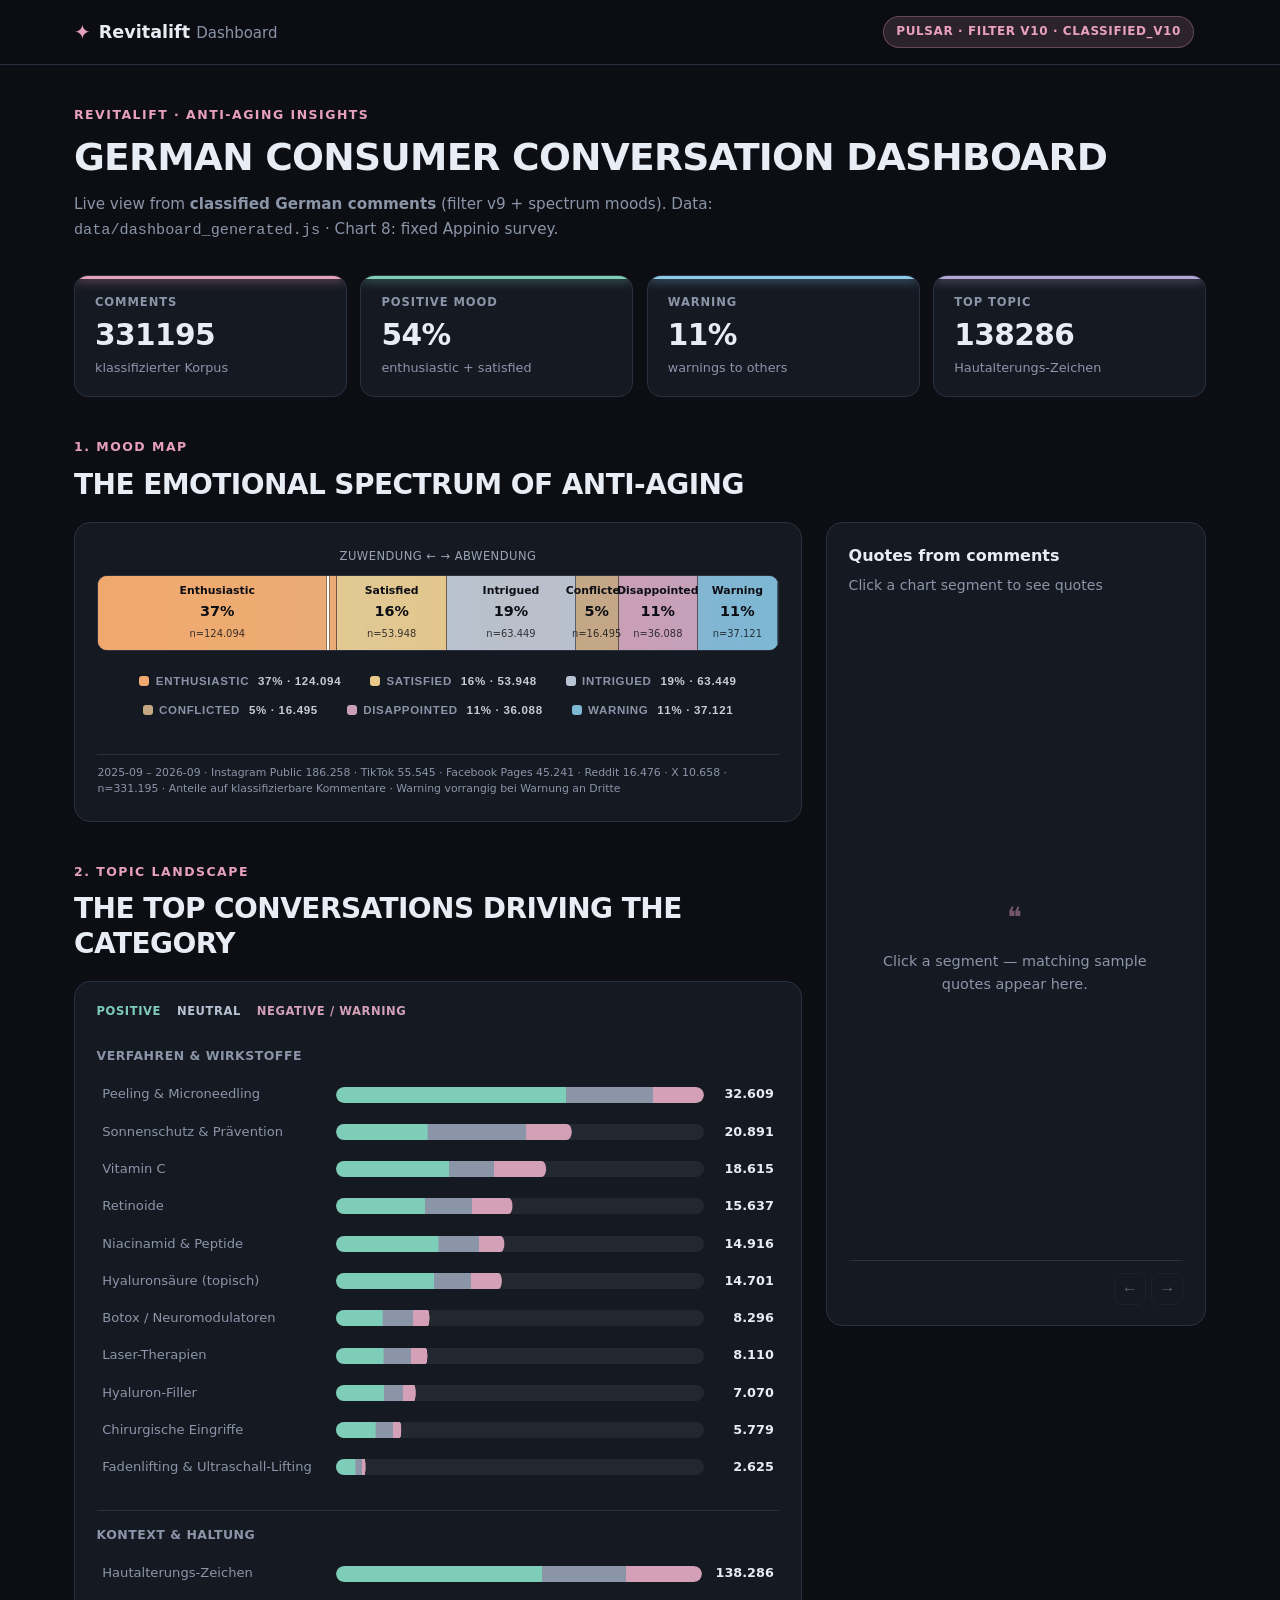
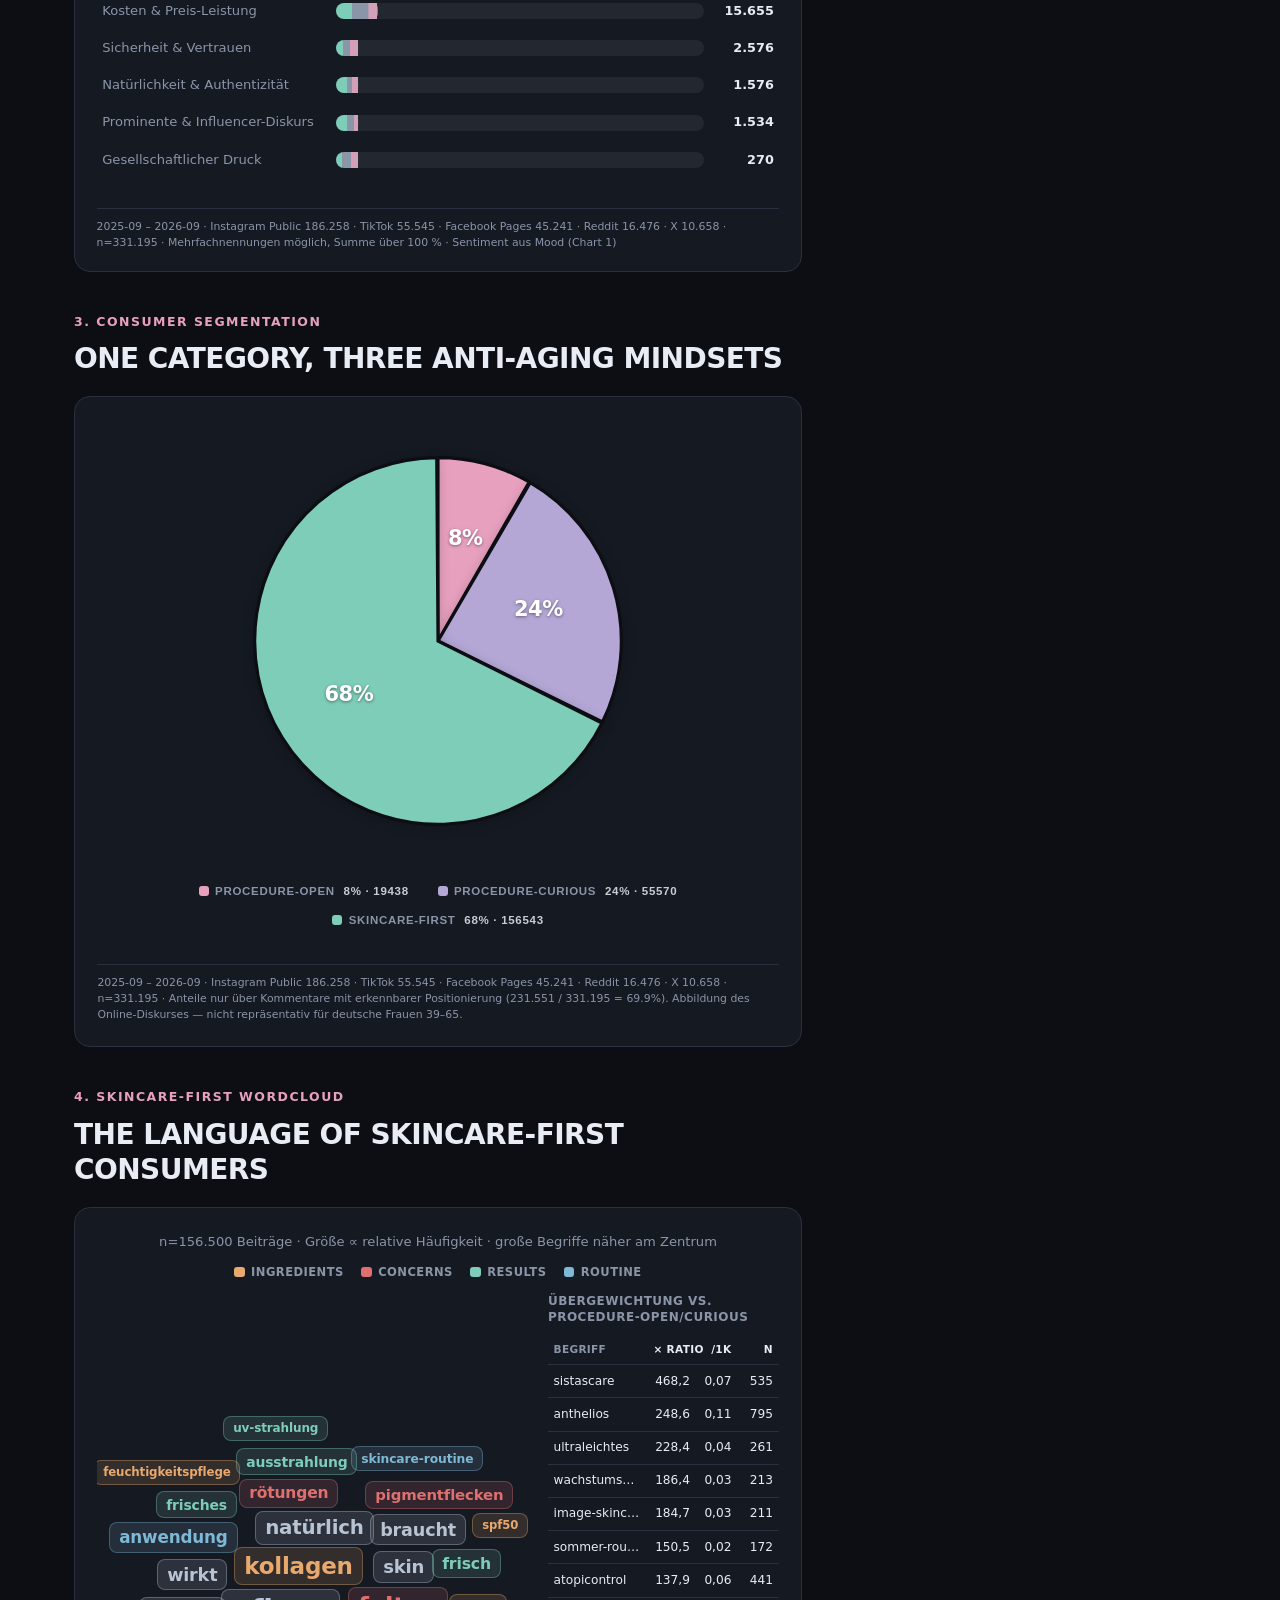
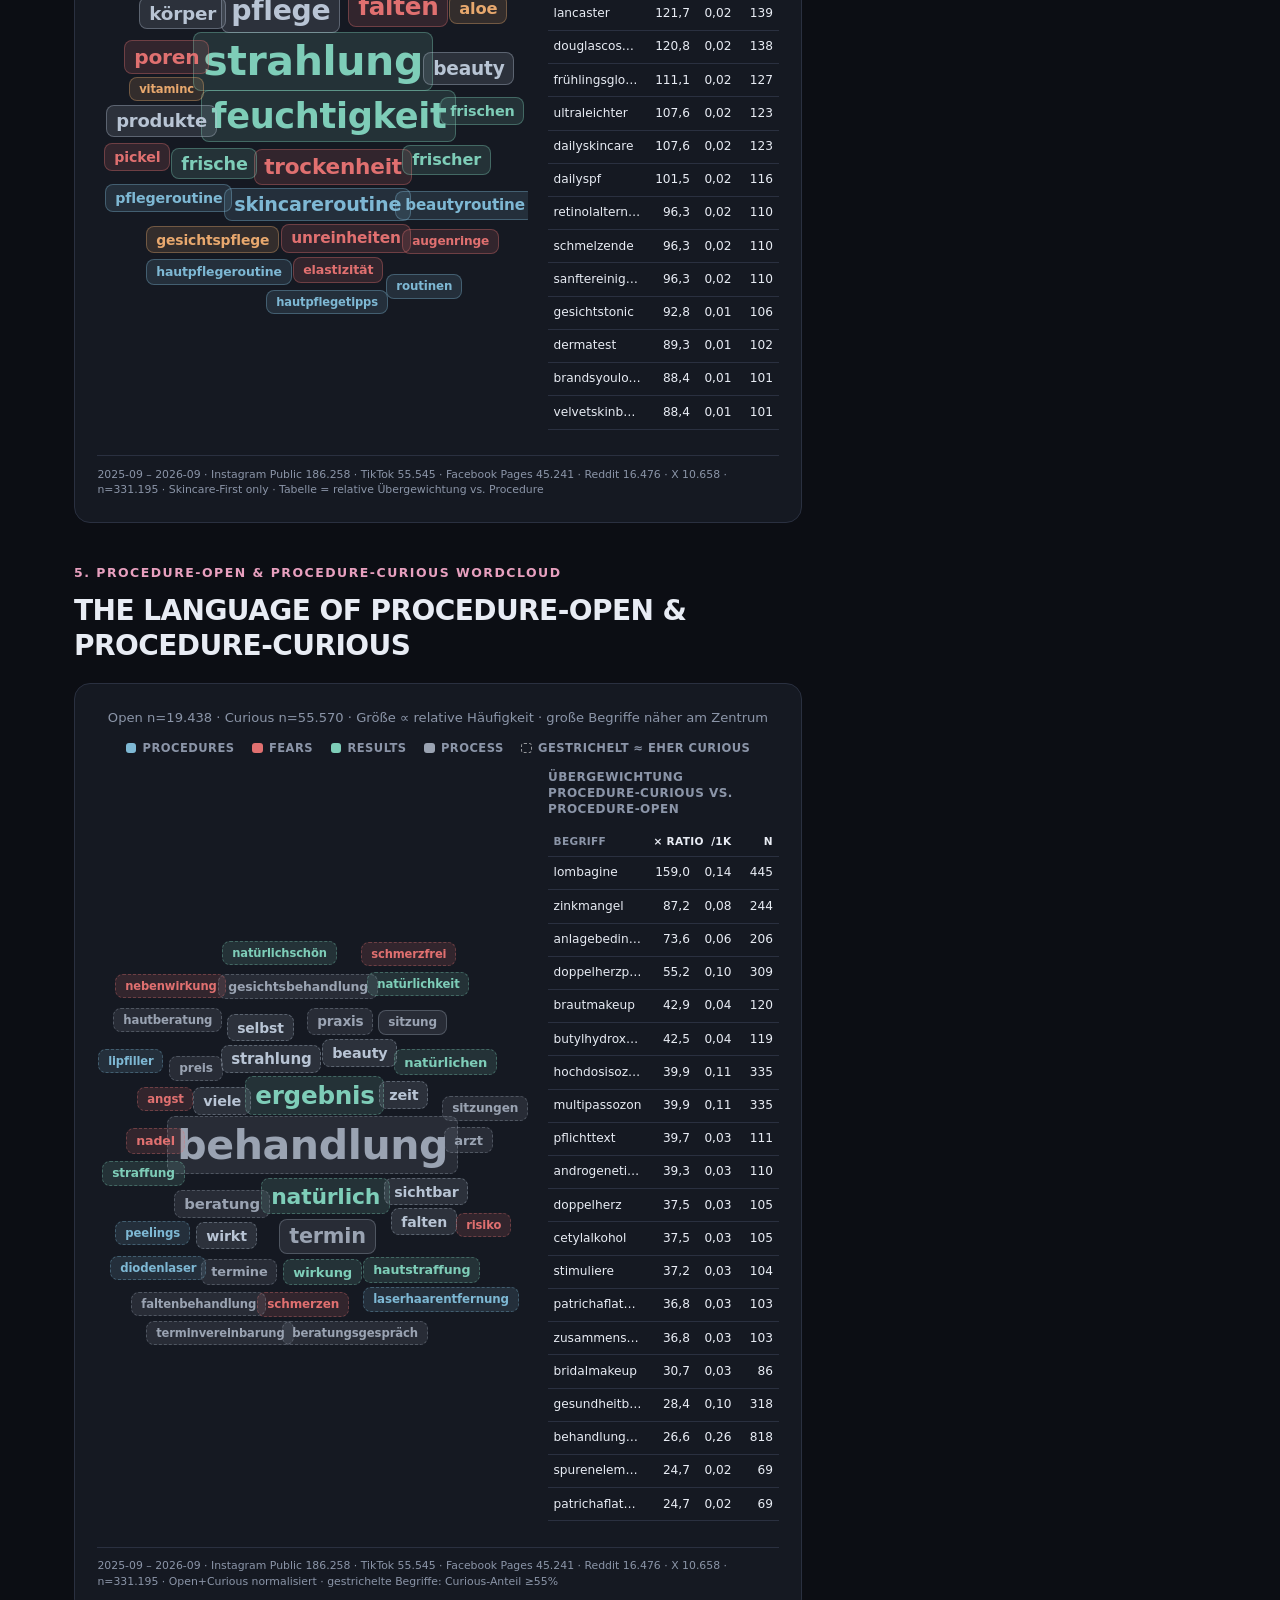
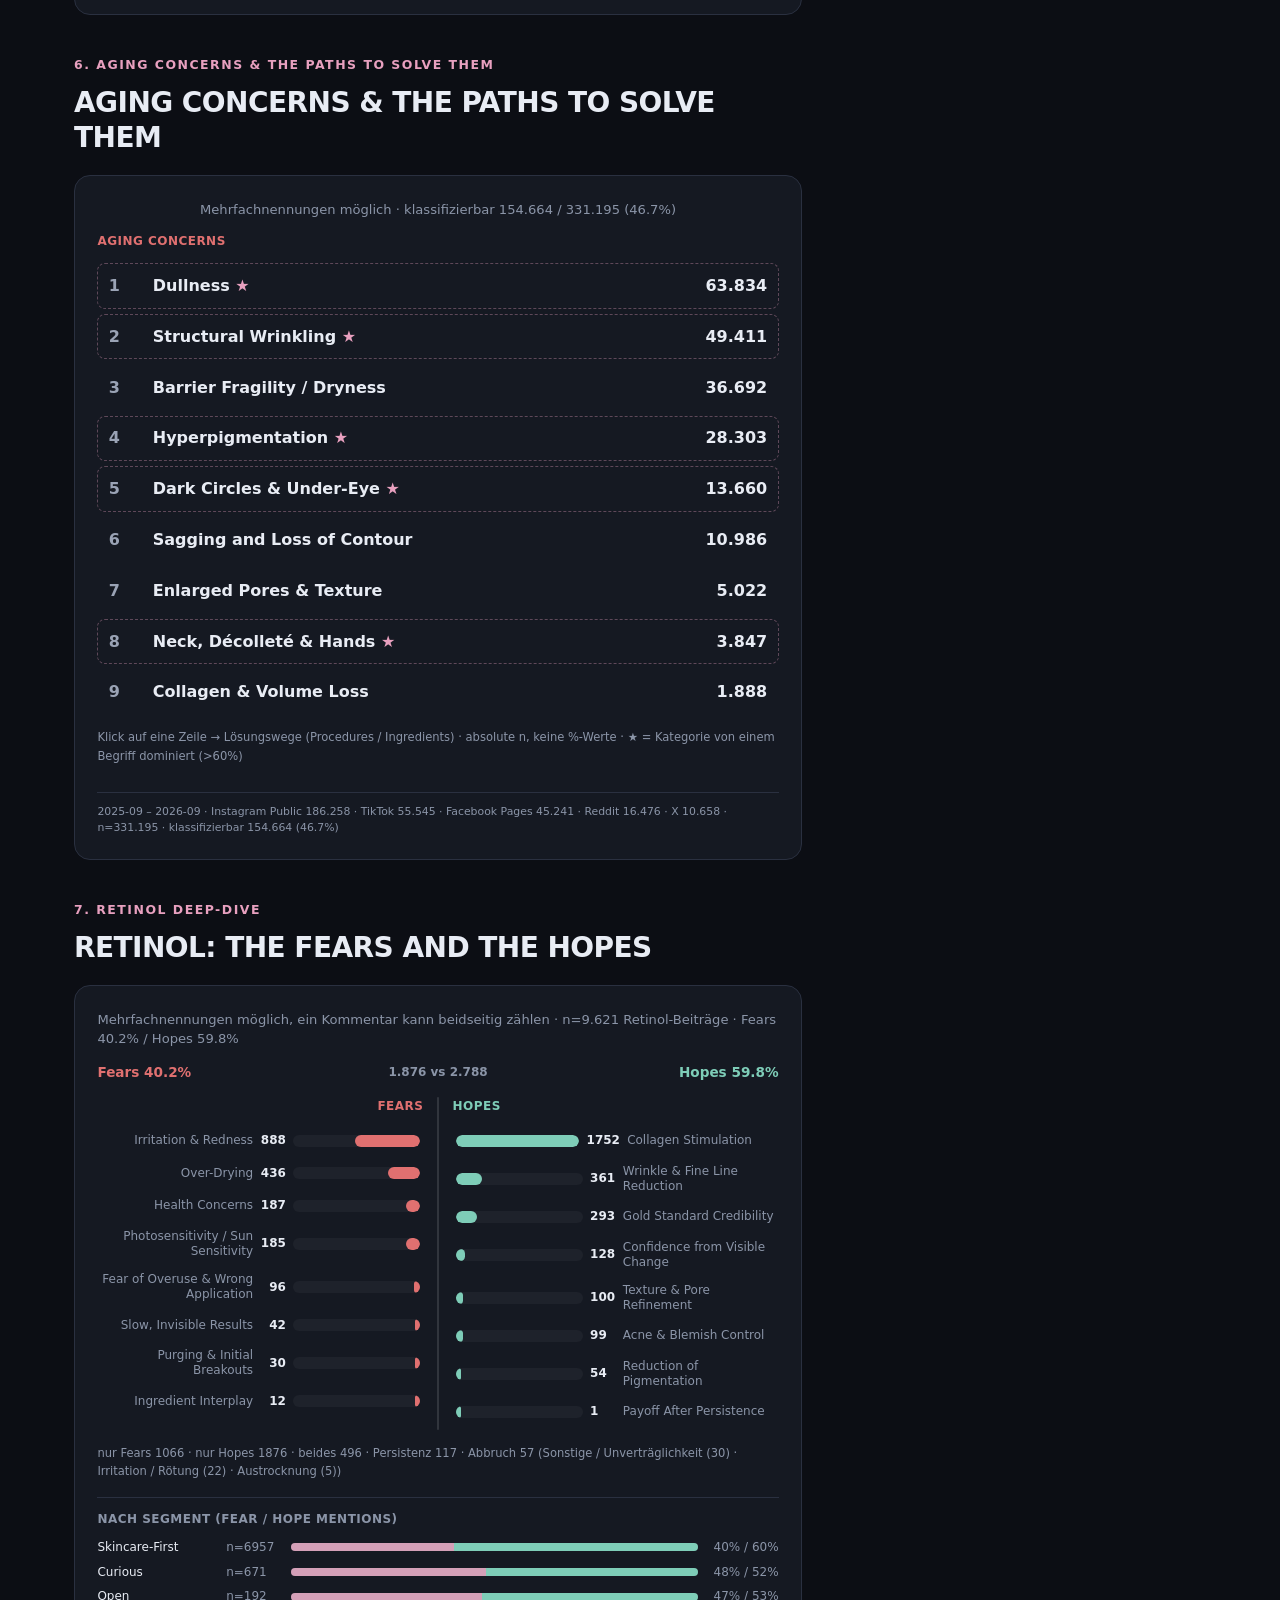
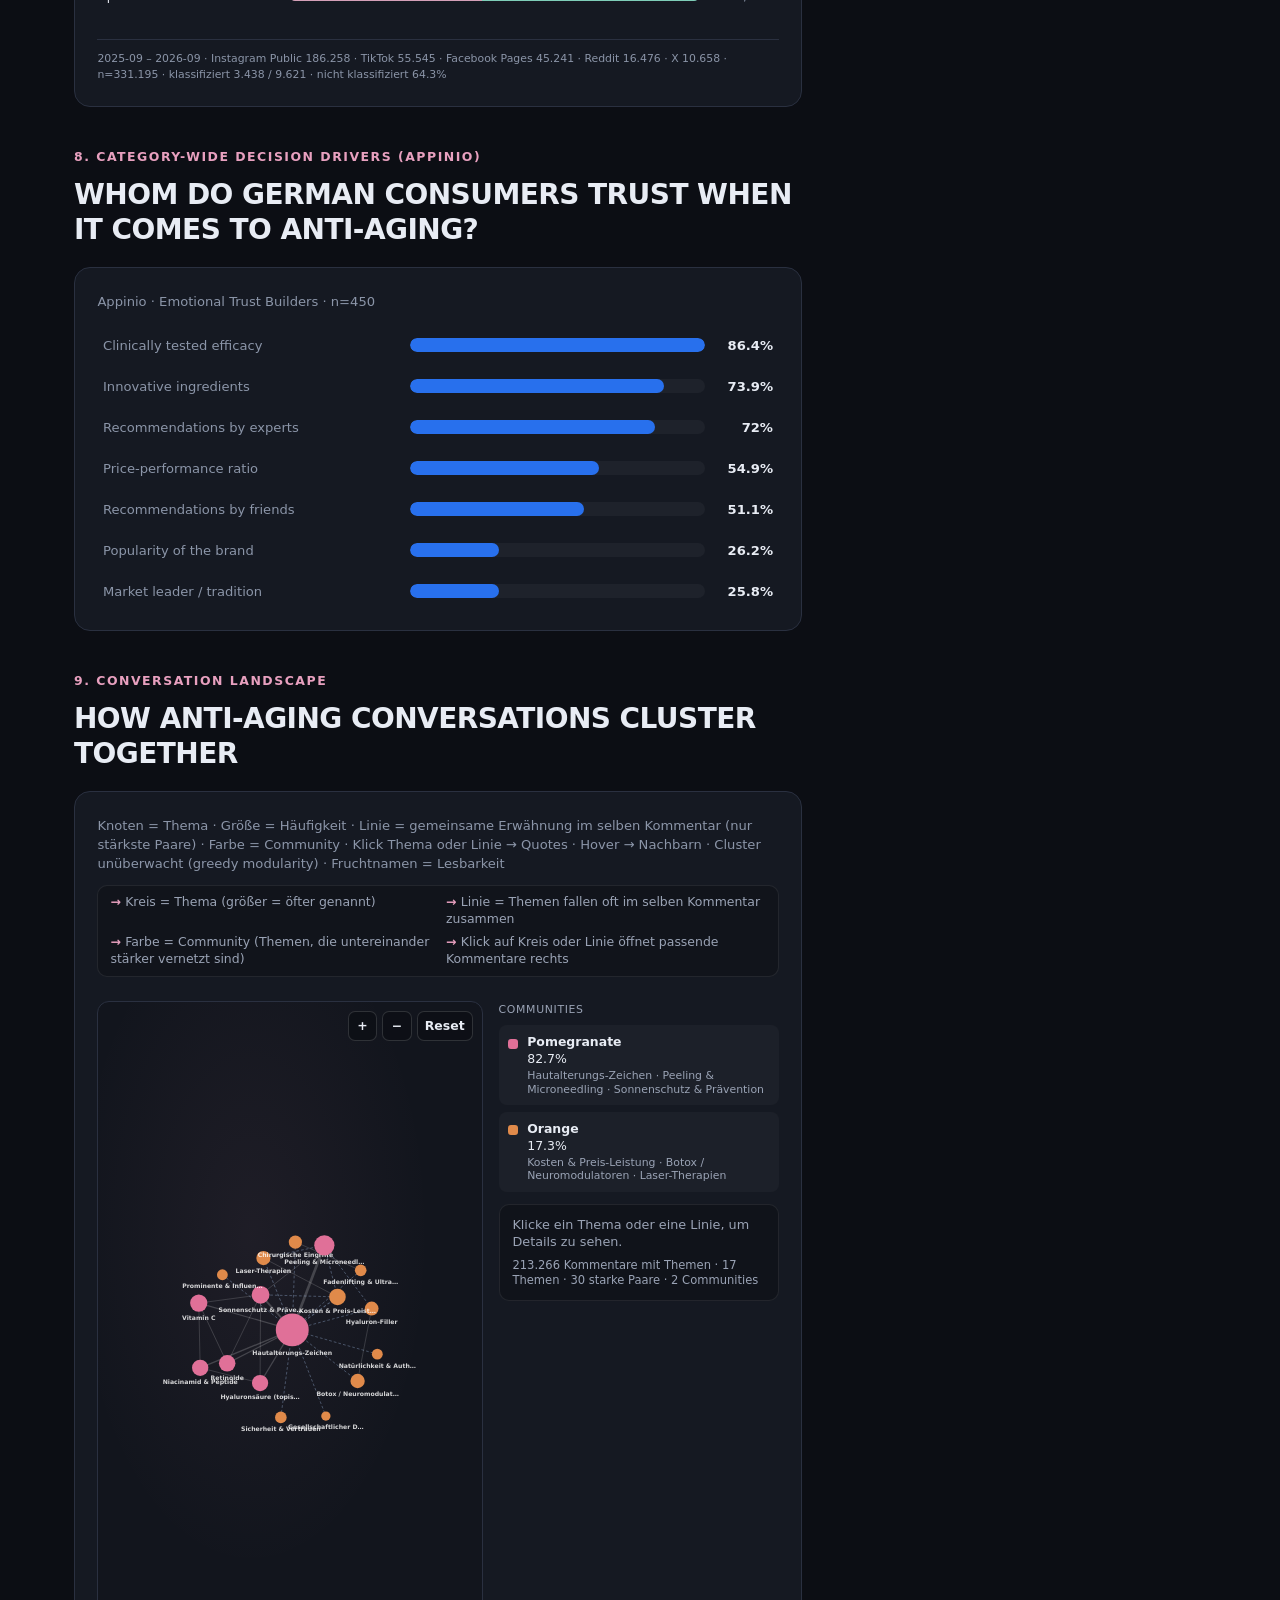
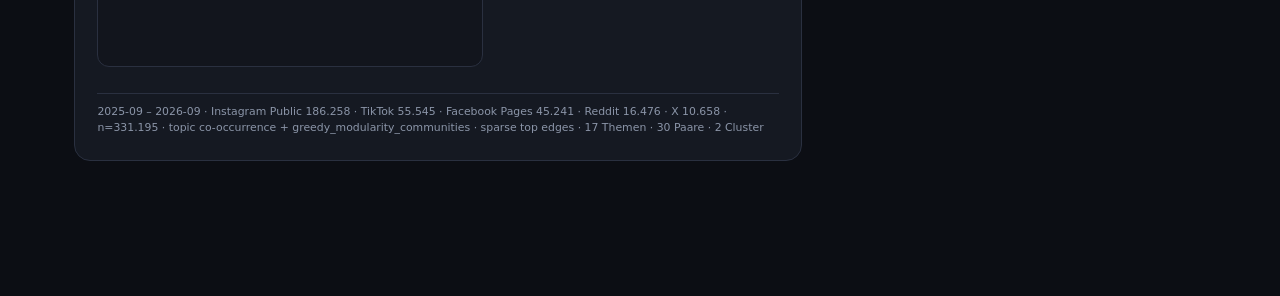
==== commit 7d0add3a: "Ship lean v10 dashboard and stop tracking pipeline bulk data. Refresh filter/classify aggregates (pr" ====
--- a/index.html
+++ b/index.html
@@ -4,8 +4,8 @@
   <meta charset="UTF-8">
   <meta name="viewport" content="width=device-width, initial-scale=1.0">
   <title>Revitalift — Dashboard (PULSAR data)</title>
-  <link rel="stylesheet" href="css/style.css">
-  <link rel="stylesheet" href="css/pulsar.css">
+  <link rel="stylesheet" href="css/style.css?v=10">
+  <link rel="stylesheet" href="css/pulsar.css?v=10c">
 </head>
 <body class="pulsar-page">
   <header class="header pulsar-header">
@@ -15,18 +15,13 @@
         <span class="logo__text">Revitalift <span class="logo__sub">Dashboard</span></span>
       </div>
       <div class="header__actions">
-        <span class="badge pulsar-badge">PULSAR · filter v7 · classified_v8</span>
+        <span class="badge pulsar-badge">PULSAR · filter v10 · classified_v10</span>
         <div class="download-menu">
-          <button type="button" class="download-btn" id="download-btn" aria-expanded="false" aria-haspopup="true">
+          <button type="button" class="download-btn" id="download-btn" aria-expanded="false" aria-haspopup="true" hidden>
             Daten laden
           </button>
           <div class="download-menu__panel" id="download-panel" hidden>
-            <a class="download-menu__link" href="data/export_dashboard_classification_v8.xlsx" download>
-              Klassifikation · XLSX
-            </a>
-            <a class="download-menu__link" href="data/export_comments_v8.csv" download>
-              Rohkommentare · CSV
-            </a>
+            <!-- Heavy export files are gitignored; re-add locally if needed -->
           </div>
         </div>
       </div>
@@ -39,7 +34,7 @@
         <p class="pulsar-eyebrow">Revitalift · Anti-aging insights</p>
         <h1 class="pulsar-title">German consumer conversation dashboard</h1>
         <p class="pulsar-desc">
-          Live view from <strong>classified German comments</strong> (filter v7 + LOP REV mood/topic rules v8).
+          Live view from <strong>classified German comments</strong> (filter v9 + spectrum moods).
           Data: <code>data/dashboard_generated.js</code> · Chart 8: fixed Appinio survey.
         </p>
       </div>
@@ -54,7 +49,7 @@
             <h2 class="section-title" id="mood-title"></h2>
           </div>
           <div class="chart-panel">
-            <svg id="mood-chart" viewBox="0 0 320 320" class="mood-svg" aria-label="Mood map"></svg>
+            <div id="mood-chart" class="mood-spectrum" aria-label="Mood spectrum"></div>
             <div id="mood-legend" class="mood-legend"></div>
           </div>
         </section>
@@ -143,6 +138,26 @@
             <div id="drivers-chart" class="drivers-chart"></div>
           </div>
         </section>
+
+        <section class="chart-section" id="conversation-landscape">
+          <div class="section-head">
+            <p class="pulsar-eyebrow" id="landscape-eyebrow"></p>
+            <h2 class="section-title" id="landscape-title"></h2>
+          </div>
+          <div class="chart-panel chart-panel--landscape">
+            <p class="bubble-hint" id="landscape-hint"></p>
+            <ul class="landscape-howto" id="landscape-howto" hidden></ul>
+            <div class="landscape-layout">
+              <div id="landscape-chart" class="landscape-chart" aria-label="Conversation landscape"></div>
+              <aside class="landscape-side">
+                <div id="landscape-legend" class="landscape-legend"></div>
+                <div id="landscape-detail" class="landscape-detail" aria-live="polite">
+                  <p class="landscape-detail__empty">Klicke ein Thema oder eine Linie, um Details zu sehen.</p>
+                </div>
+              </aside>
+            </div>
+          </div>
+        </section>
       </div>
 
       <aside class="quotes-panel" id="quotes-panel">
@@ -170,12 +185,13 @@
 
   <div id="pulsar-tip" class="pulsar-tip" hidden></div>
 
-  <script src="js/dashboard-taxonomy-de.js"></script>
-  <script src="data/dashboard_generated.js"></script>
-  <script src="js/dashboard-utils.js"></script>
-  <script src="js/wordcloud.js"></script>
-  <script src="js/paths-drilldown.js"></script>
-  <script src="js/retinol-tornado.js"></script>
-  <script src="js/dashboard-app.js"></script>
+  <script src="js/dashboard-taxonomy-de.js?v=10"></script>
+  <script src="data/dashboard_generated.js?v=10c"></script>
+  <script src="js/dashboard-utils.js?v=10"></script>
+  <script src="js/wordcloud.js?v=10"></script>
+  <script src="js/paths-drilldown.js?v=10"></script>
+  <script src="js/retinol-tornado.js?v=10"></script>
+  <script src="js/conversation-landscape.js?v=10c"></script>
+  <script src="js/dashboard-app.js?v=10c"></script>
 </body>
 </html>
--- a/css/pulsar.css
+++ b/css/pulsar.css
@@ -254,11 +254,111 @@
   padding: 1.25rem 1.35rem;
 }
 
-/* Mood pie (solid, not donut) */
+/* Mood pie (solid, not donut) — legacy */
 .mood-svg {
   width: min(100%, 360px);
   height: auto;
   overflow: visible;
+}
+
+/* Mood spectrum (client brief 2026-09) */
+.mood-spectrum {
+  width: 100%;
+  display: flex;
+  flex-direction: column;
+  gap: 0.65rem;
+}
+
+.mood-spectrum__axis {
+  margin: 0;
+  font-size: 0.72rem;
+  letter-spacing: 0.04em;
+  text-transform: uppercase;
+  color: var(--muted, #9aa3b5);
+  text-align: center;
+}
+
+.mood-spectrum__bar {
+  position: relative;
+  display: flex;
+  width: 100%;
+  min-height: 4.5rem;
+  border-radius: 10px;
+  overflow: hidden;
+  border: 1px solid var(--panel-border, rgba(255, 255, 255, 0.08));
+  background: linear-gradient(90deg, #f0a86e, #e8c98a, #b8c4d4, #c4a882, #c9a0b8, #7eb8d4);
+}
+
+.mood-spectrum__seg {
+  appearance: none;
+  border: none;
+  border-right: 1px solid rgba(12, 14, 20, 0.55);
+  margin: 0;
+  padding: 0.55rem 0.35rem;
+  min-width: 0;
+  cursor: pointer;
+  color: #0c0e14;
+  background: color-mix(in srgb, var(--seg) 88%, transparent);
+  display: flex;
+  flex-direction: column;
+  align-items: center;
+  justify-content: center;
+  gap: 0.15rem;
+  transition: filter 0.2s ease, opacity 0.2s ease;
+  font: inherit;
+}
+
+.mood-spectrum__seg:last-child {
+  border-right: none;
+}
+
+.mood-spectrum__seg:hover,
+.mood-spectrum__seg.is-active {
+  filter: brightness(1.08);
+  z-index: 1;
+}
+
+.mood-spectrum__seg.is-dim {
+  opacity: 0.38;
+}
+
+.mood-spectrum__name {
+  font-size: 0.68rem;
+  font-weight: 700;
+  line-height: 1.15;
+  text-align: center;
+}
+
+.mood-spectrum__pct {
+  font-size: 0.9rem;
+  font-weight: 750;
+}
+
+.mood-spectrum__n {
+  font-size: 0.62rem;
+  opacity: 0.8;
+}
+
+.mood-spectrum__mean {
+  position: absolute;
+  top: -4px;
+  bottom: -4px;
+  width: 2px;
+  margin-left: -1px;
+  background: #fff;
+  box-shadow: 0 0 0 1px rgba(0, 0, 0, 0.35);
+  pointer-events: none;
+  z-index: 2;
+}
+
+.mood-spectrum__mean::after {
+  content: '';
+  position: absolute;
+  top: -5px;
+  left: 50%;
+  transform: translateX(-50%);
+  border: 5px solid transparent;
+  border-top-color: #fff;
 }
 
 .mood-slice-g {
@@ -1546,6 +1646,104 @@
   width: 100%;
 }
 
+/* Chart 6 ranked concerns */
+.paths-rank {
+  width: 100%;
+}
+
+.paths-rank__title {
+  margin: 0 0 0.75rem;
+  font-size: 0.75rem;
+  font-weight: 650;
+  letter-spacing: 0.04em;
+  text-transform: uppercase;
+  color: #e07070;
+}
+
+.paths-rank__list {
+  display: flex;
+  flex-direction: column;
+  gap: 0.35rem;
+}
+
+.paths-rank__row {
+  display: grid;
+  grid-template-columns: 2rem 1fr auto;
+  gap: 0.75rem;
+  align-items: start;
+  width: 100%;
+  text-align: left;
+  appearance: none;
+  border: 1px solid transparent;
+  background: transparent;
+  color: inherit;
+  font: inherit;
+  padding: 0.55rem 0.65rem;
+  border-radius: 8px;
+  cursor: pointer;
+  transition: background 0.15s ease, border-color 0.15s ease;
+}
+
+.paths-rank__row:hover {
+  background: rgba(255, 255, 255, 0.04);
+  border-color: rgba(255, 255, 255, 0.08);
+}
+
+.paths-rank__row--concentrated {
+  border-style: dashed;
+  border-color: rgba(232, 160, 191, 0.35);
+}
+
+.paths-rank__num {
+  font-weight: 750;
+  color: var(--muted, #9aa3b5);
+}
+
+.paths-rank__name {
+  display: block;
+  font-weight: 650;
+}
+
+.paths-rank__blurb {
+  display: block;
+  margin-top: 0.15rem;
+  font-size: 0.78rem;
+  color: var(--muted, #9aa3b5);
+}
+
+.paths-rank__n {
+  font-variant-numeric: tabular-nums;
+  font-weight: 650;
+}
+
+.paths-rank__star {
+  color: var(--rose, #e8a0bf);
+}
+
+.paths-drill__back {
+  appearance: none;
+  border: none;
+  background: transparent;
+  color: var(--rose, #e8a0bf);
+  font: inherit;
+  cursor: pointer;
+  padding: 0;
+  margin-bottom: 0.75rem;
+}
+
+.paths-drill__warn {
+  color: #e8c98a;
+  font-size: 0.85rem;
+}
+
+.paths-bar--ing .paths-bar__fill {
+  background: #e0a85c;
+}
+
+.paths-bar--proc .paths-bar__fill {
+  background: #6b9fd4;
+}
+
 .paths-col__title {
   font-size: 0.75rem;
   font-weight: 650;
@@ -2217,3 +2415,305 @@
     grid-template-columns: 1fr;
   }
 }
+
+/* Chart 9 — Conversation Landscape */
+.chart-panel--landscape {
+  align-items: stretch;
+  gap: 0.75rem;
+}
+
+.landscape-layout {
+  display: grid;
+  grid-template-columns: minmax(0, 1fr) minmax(220px, 280px);
+  gap: 1rem;
+  width: 100%;
+  align-items: stretch;
+}
+
+.landscape-howto {
+  list-style: none;
+  margin: 0 0 0.75rem;
+  padding: 0.55rem 0.75rem;
+  display: grid;
+  grid-template-columns: repeat(2, minmax(0, 1fr));
+  gap: 0.35rem 1rem;
+  border: 1px solid rgba(255, 255, 255, 0.08);
+  border-radius: 10px;
+  background: rgba(0, 0, 0, 0.18);
+  font-size: 0.78rem;
+  line-height: 1.35;
+  color: var(--muted, #9aa3b5);
+}
+
+.landscape-howto li::before {
+  content: '→ ';
+  color: var(--rose, #e8a0bf);
+  font-weight: 700;
+}
+
+.landscape-side {
+  display: flex;
+  flex-direction: column;
+  gap: 0.75rem;
+  min-height: 0;
+}
+
+.landscape-side__label {
+  margin: 0;
+  font-size: 0.68rem;
+  letter-spacing: 0.06em;
+  text-transform: uppercase;
+  color: var(--muted, #9aa3b5);
+}
+
+.landscape-chart {
+  width: 100%;
+  min-height: 620px;
+  height: min(74vh, 760px);
+  border-radius: 12px;
+  border: 1px solid var(--panel-border, rgba(255, 255, 255, 0.08));
+  background: radial-gradient(ellipse at 40% 35%, rgba(232, 160, 191, 0.06), transparent 55%),
+    rgba(0, 0, 0, 0.15);
+  overflow: hidden;
+  position: relative;
+}
+
+.landscape-chart--interactive {
+  touch-action: none;
+}
+
+.landscape-toolbar {
+  position: absolute;
+  top: 0.55rem;
+  right: 0.55rem;
+  z-index: 3;
+  display: flex;
+  gap: 0.3rem;
+}
+
+.landscape-toolbar__btn {
+  appearance: none;
+  border: 1px solid rgba(255, 255, 255, 0.14);
+  background: rgba(12, 14, 20, 0.72);
+  color: var(--text, #eee);
+  font: inherit;
+  font-size: 0.78rem;
+  font-weight: 650;
+  min-width: 1.85rem;
+  height: 1.85rem;
+  padding: 0 0.45rem;
+  border-radius: 7px;
+  cursor: pointer;
+}
+
+.landscape-toolbar__btn:hover {
+  border-color: rgba(232, 160, 191, 0.45);
+  color: var(--rose, #e8a0bf);
+}
+
+.landscape-svg {
+  width: 100%;
+  height: 100%;
+  display: block;
+  cursor: grab;
+}
+
+.landscape-svg.is-panning {
+  cursor: grabbing;
+}
+
+.landscape-edge {
+  stroke: rgba(255, 255, 255, 0.22);
+  stroke-opacity: 0.85;
+  transition: stroke-opacity 0.15s ease, stroke 0.15s ease;
+}
+
+.landscape-edge--bridge {
+  stroke: rgba(180, 210, 255, 0.45);
+  stroke-dasharray: 4 3;
+}
+
+.landscape-edge.is-dim {
+  stroke-opacity: 0.06;
+}
+
+.landscape-edge.is-active {
+  stroke: rgba(255, 220, 180, 0.95);
+  stroke-opacity: 1;
+}
+
+.landscape-edge-hit {
+  stroke: transparent;
+  fill: none;
+}
+
+.landscape-node.is-dim {
+  opacity: 0.18;
+}
+
+.landscape-node.is-active circle {
+  stroke: #fff;
+  stroke-width: 2;
+}
+
+.landscape-node.is-neighbor circle {
+  stroke: rgba(255, 255, 255, 0.55);
+  stroke-width: 1.25;
+}
+
+.landscape-node__label {
+  fill: rgba(255, 255, 255, 0.82);
+  font-size: 9px;
+  font-weight: 600;
+  pointer-events: none;
+}
+
+.landscape-legend {
+  display: flex;
+  flex-direction: column;
+  gap: 0.4rem;
+}
+
+.landscape-detail {
+  border: 1px solid rgba(255, 255, 255, 0.08);
+  border-radius: 10px;
+  background: rgba(0, 0, 0, 0.22);
+  padding: 0.7rem 0.8rem;
+  font-size: 0.8rem;
+  line-height: 1.35;
+  max-height: min(42vh, 360px);
+  overflow-y: auto;
+}
+
+.landscape-detail__empty {
+  margin: 0 0 0.45rem;
+  color: var(--muted, #9aa3b5);
+}
+
+.landscape-detail__kicker {
+  margin: 0.55rem 0 0.2rem;
+  font-size: 0.65rem;
+  letter-spacing: 0.05em;
+  text-transform: uppercase;
+  color: var(--muted, #9aa3b5);
+}
+
+.landscape-detail__kicker:first-child {
+  margin-top: 0;
+}
+
+.landscape-detail__title {
+  margin: 0;
+  font-size: 0.95rem;
+  font-weight: 700;
+  line-height: 1.25;
+}
+
+.landscape-detail__plus {
+  opacity: 0.55;
+  font-weight: 500;
+}
+
+.landscape-detail__stat {
+  margin: 0.35rem 0 0;
+}
+
+.landscape-detail__meta {
+  margin: 0.25rem 0 0;
+  color: var(--muted, #9aa3b5);
+  font-size: 0.72rem;
+}
+
+.landscape-detail__links,
+.landscape-detail__quotes {
+  margin: 0.25rem 0 0;
+  padding: 0;
+  list-style: none;
+  display: flex;
+  flex-direction: column;
+  gap: 0.3rem;
+}
+
+.landscape-detail__links li,
+.landscape-detail__quotes li {
+  display: flex;
+  justify-content: space-between;
+  gap: 0.5rem;
+  color: rgba(255, 255, 255, 0.88);
+}
+
+.landscape-detail__links span,
+.landscape-detail__quotes span {
+  color: var(--muted, #9aa3b5);
+  font-size: 0.7rem;
+  flex-shrink: 0;
+}
+
+.landscape-detail__quotes em {
+  font-style: normal;
+  color: rgba(255, 255, 255, 0.78);
+  font-size: 0.74rem;
+}
+
+.landscape-legend__item {
+  appearance: none;
+  border: 1px solid transparent;
+  background: rgba(255, 255, 255, 0.03);
+  color: inherit;
+  font: inherit;
+  text-align: left;
+  display: flex;
+  gap: 0.55rem;
+  align-items: flex-start;
+  padding: 0.5rem 0.55rem;
+  border-radius: 8px;
+  cursor: pointer;
+  transition: background 0.15s ease, border-color 0.15s ease;
+}
+
+.landscape-legend__item:hover,
+.landscape-legend__item.is-active {
+  background: rgba(255, 255, 255, 0.06);
+  border-color: color-mix(in srgb, var(--c) 45%, transparent);
+}
+
+.landscape-legend__swatch {
+  width: 10px;
+  height: 10px;
+  margin-top: 0.3rem;
+  border-radius: 3px;
+  background: var(--c);
+  flex-shrink: 0;
+}
+
+.landscape-legend__text {
+  display: flex;
+  flex-direction: column;
+  gap: 0.12rem;
+  font-size: 0.78rem;
+  line-height: 1.25;
+}
+
+.landscape-legend__text small {
+  color: var(--muted, #9aa3b5);
+  font-size: 0.68rem;
+}
+
+.landscape-empty {
+  color: var(--muted, #9aa3b5);
+  padding: 1rem;
+}
+
+  @media (max-width: 900px) {
+  .landscape-layout {
+    grid-template-columns: 1fr;
+  }
+
+  .landscape-howto {
+    grid-template-columns: 1fr;
+  }
+
+  .landscape-detail {
+    max-height: none;
+  }
+}
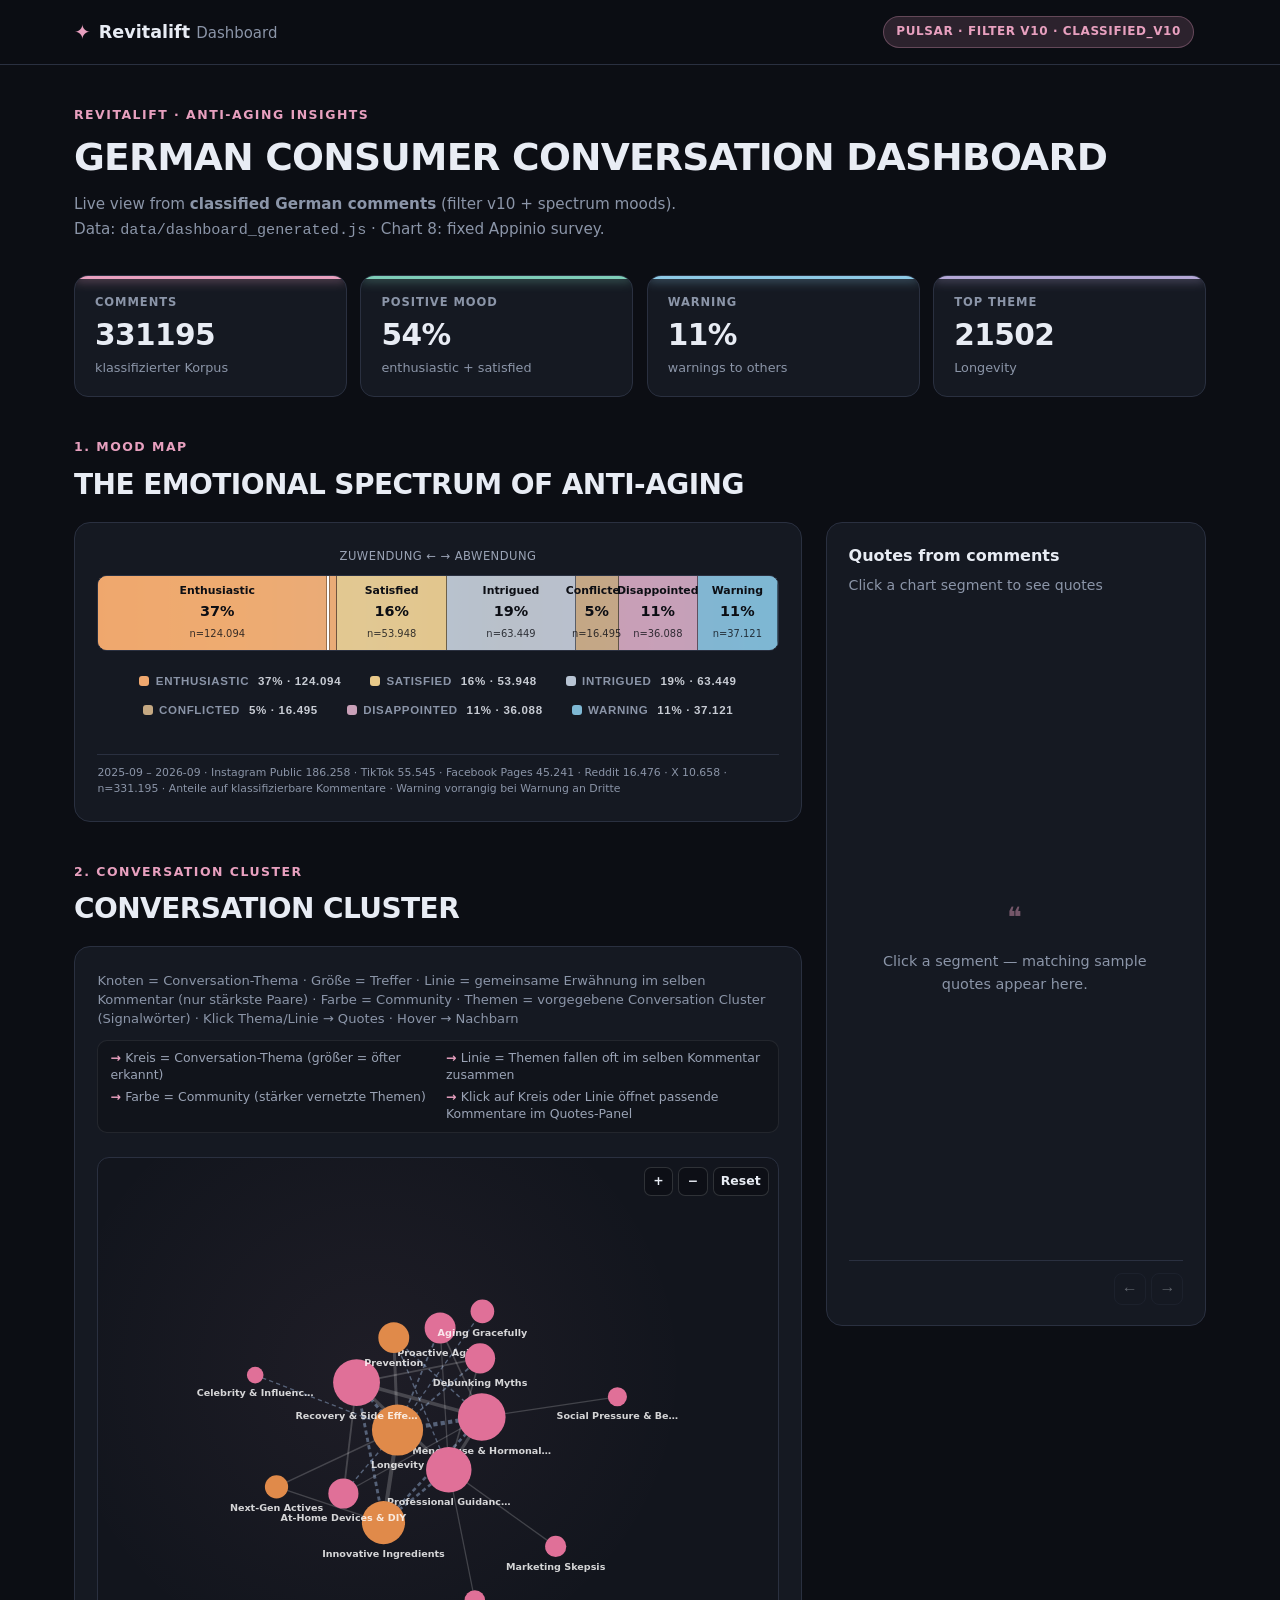
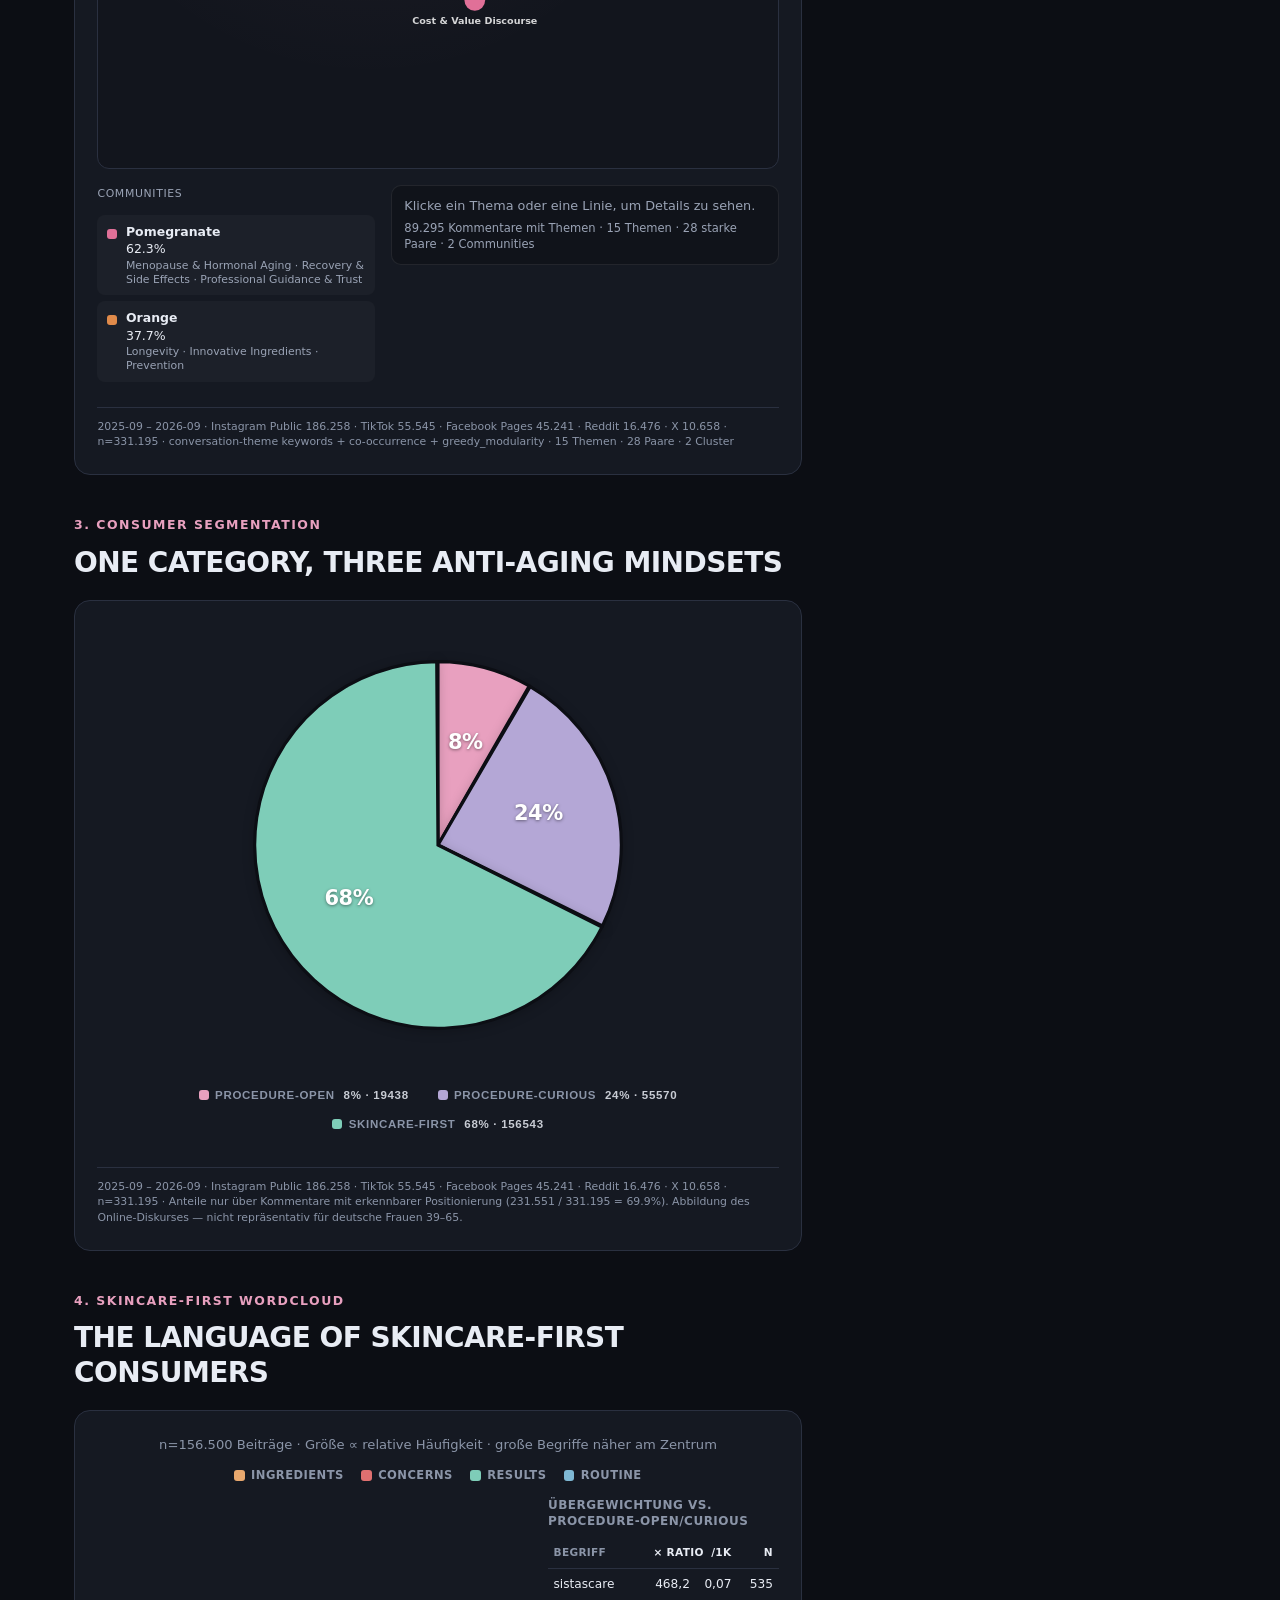
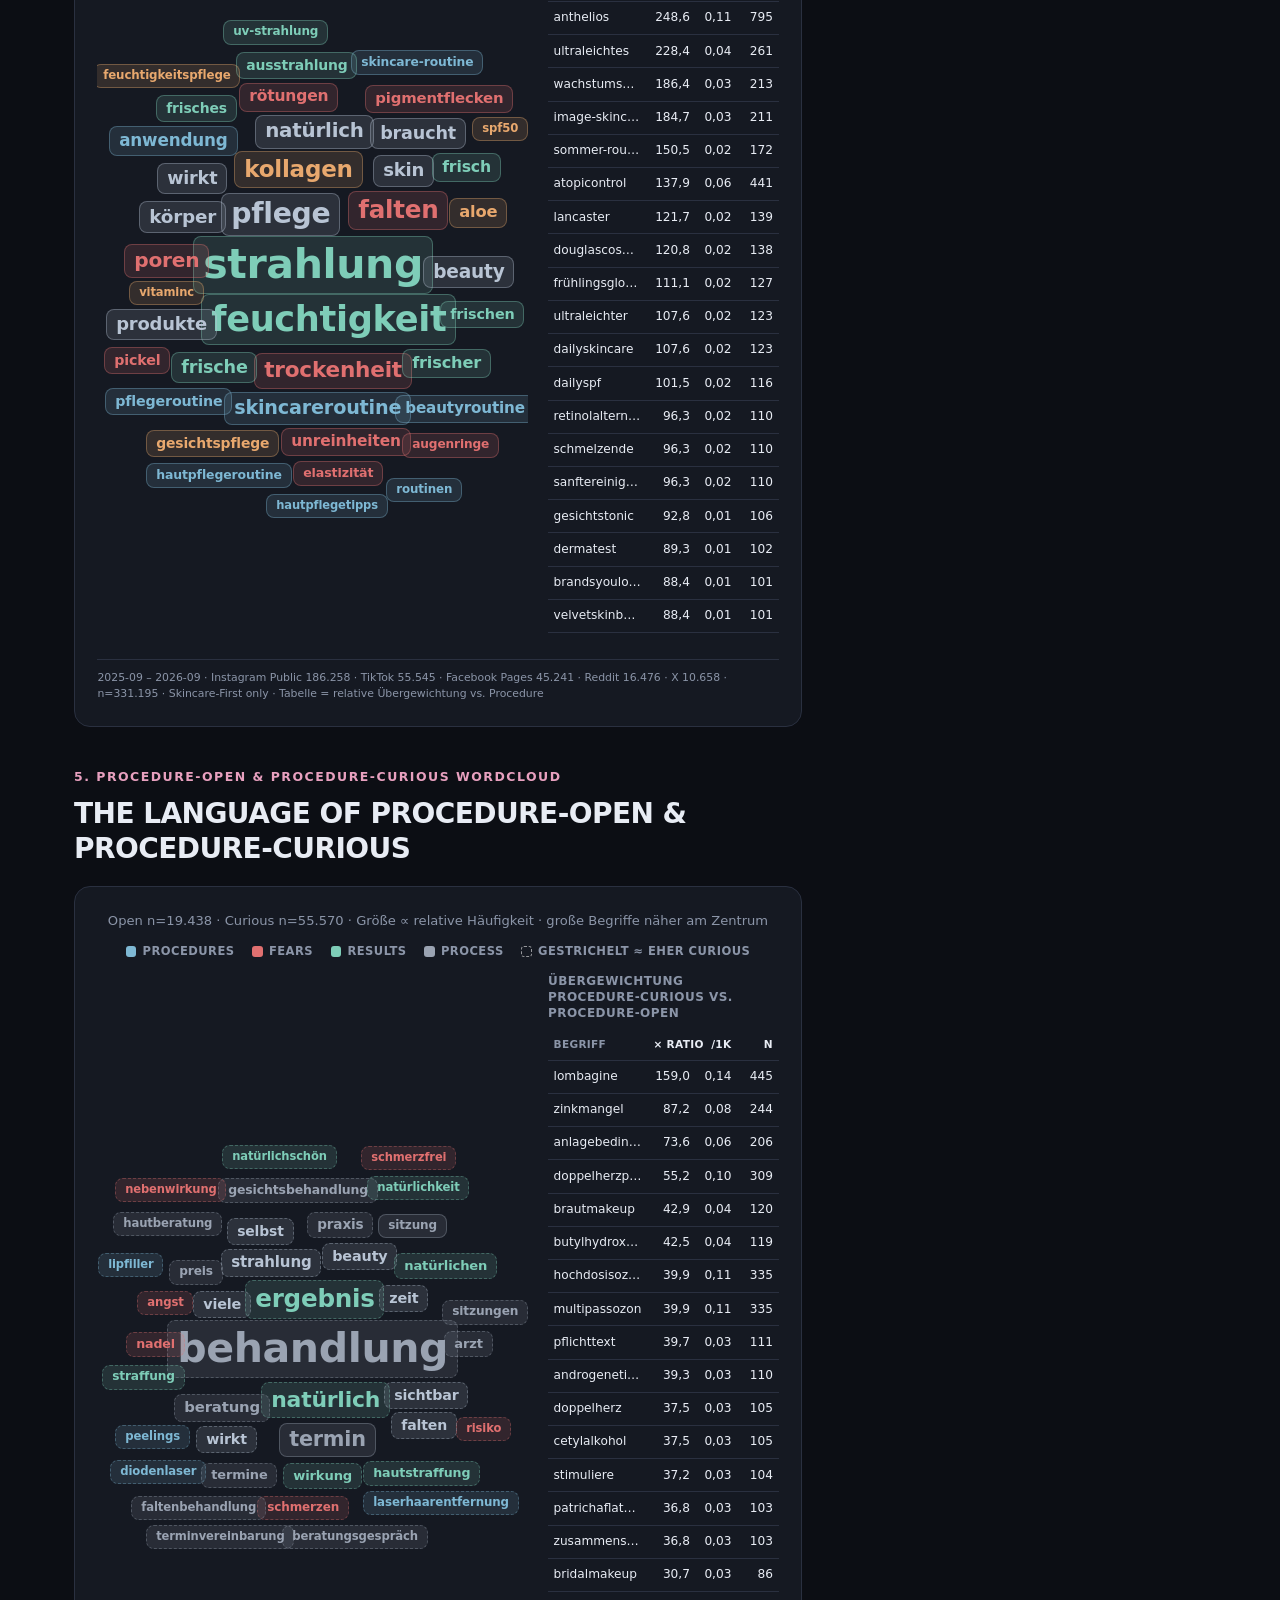
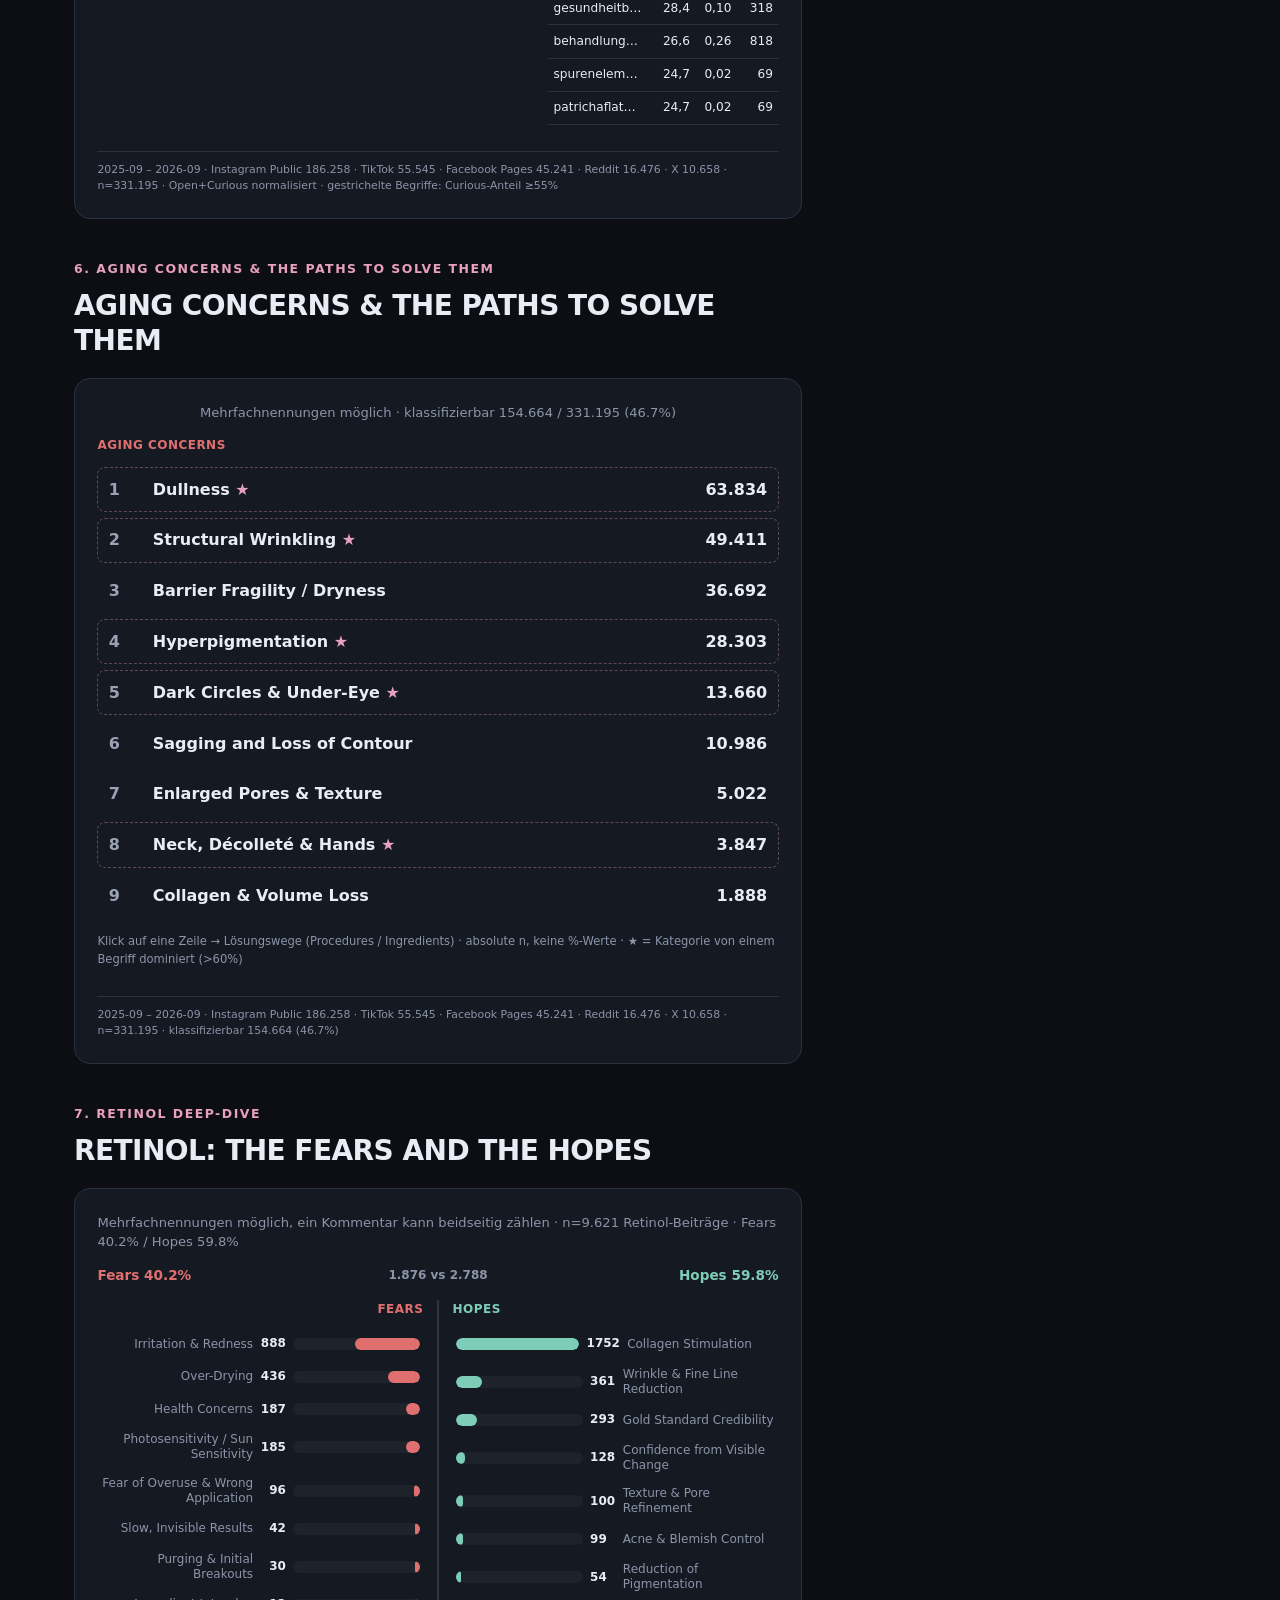
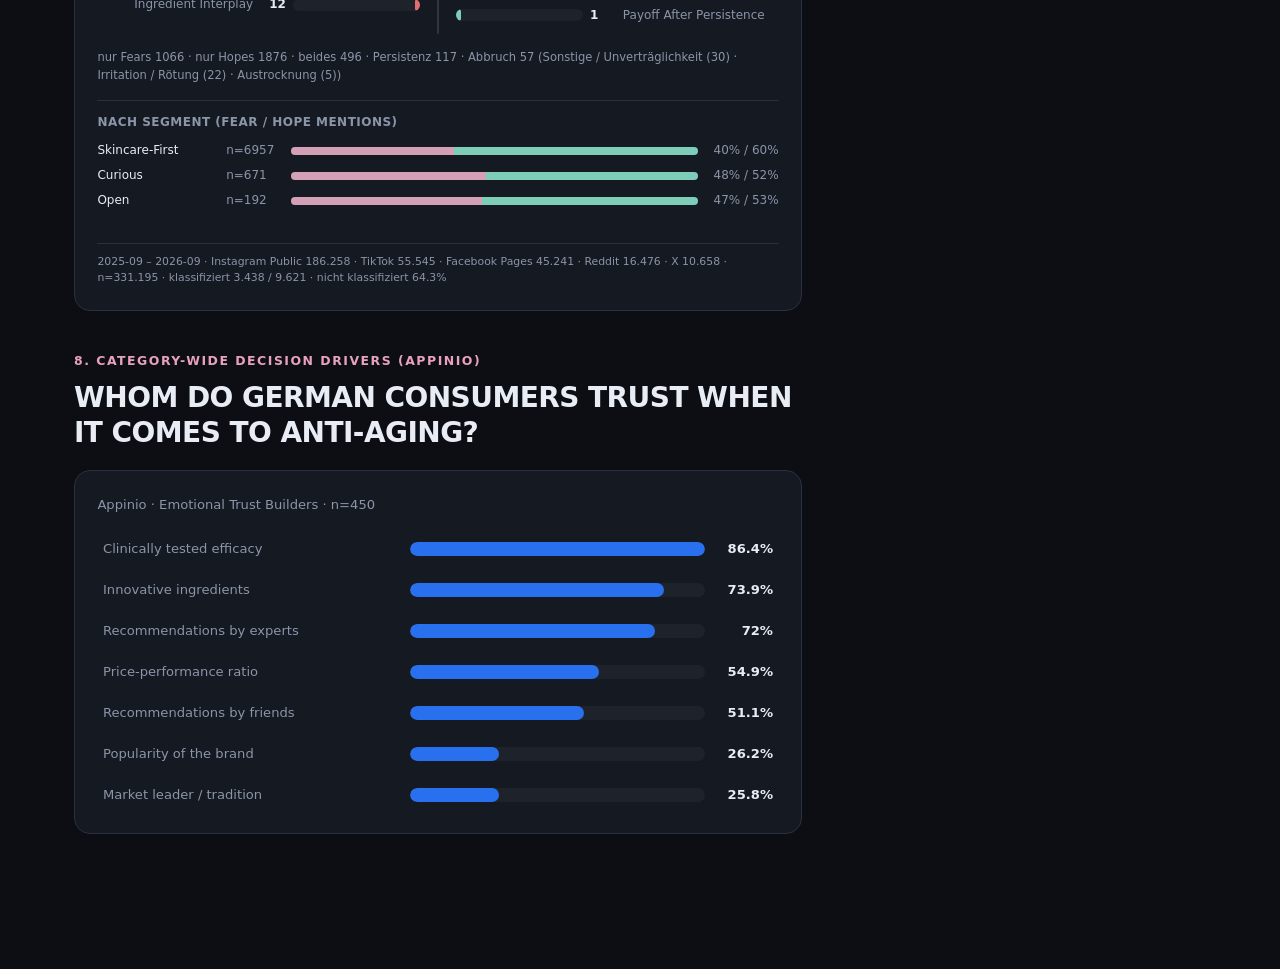
==== commit b20fd5a0: "Put Conversation Cluster second and replace topic bar chart themes. Drop the Balkendiagramm, rebuild" ====
--- a/index.html
+++ b/index.html
@@ -5,7 +5,7 @@
   <meta name="viewport" content="width=device-width, initial-scale=1.0">
   <title>Revitalift — Dashboard (PULSAR data)</title>
   <link rel="stylesheet" href="css/style.css?v=10">
-  <link rel="stylesheet" href="css/pulsar.css?v=10c">
+  <link rel="stylesheet" href="css/pulsar.css?v=10f">
 </head>
 <body class="pulsar-page">
   <header class="header pulsar-header">
@@ -34,7 +34,7 @@
         <p class="pulsar-eyebrow">Revitalift · Anti-aging insights</p>
         <h1 class="pulsar-title">German consumer conversation dashboard</h1>
         <p class="pulsar-desc">
-          Live view from <strong>classified German comments</strong> (filter v9 + spectrum moods).
+          Live view from <strong>classified German comments</strong> (filter v10 + spectrum moods).
           Data: <code>data/dashboard_generated.js</code> · Chart 8: fixed Appinio survey.
         </p>
       </div>
@@ -54,14 +54,23 @@
           </div>
         </section>
 
-        <section class="chart-section" id="topic-landscape">
+        <section class="chart-section" id="conversation-landscape">
           <div class="section-head">
-            <p class="pulsar-eyebrow" id="topic-eyebrow"></p>
-            <h2 class="section-title" id="topic-title"></h2>
+            <p class="pulsar-eyebrow" id="landscape-eyebrow"></p>
+            <h2 class="section-title" id="landscape-title"></h2>
           </div>
-          <div class="chart-panel chart-panel--topics">
-            <p class="topic-split-legend"><span class="topic-split-legend__pos">positive</span><span class="topic-split-legend__neg">negative / warning</span></p>
-            <div id="topics-chart" class="topics-chart" role="list"></div>
+          <div class="chart-panel chart-panel--landscape">
+            <p class="bubble-hint" id="landscape-hint"></p>
+            <ul class="landscape-howto" id="landscape-howto" hidden></ul>
+            <div class="landscape-layout">
+              <div id="landscape-chart" class="landscape-chart" aria-label="Conversation cluster network"></div>
+              <aside class="landscape-side">
+                <div id="landscape-legend" class="landscape-legend"></div>
+                <div id="landscape-detail" class="landscape-detail" aria-live="polite">
+                  <p class="landscape-detail__empty">Klicke ein Thema oder eine Linie, um Details zu sehen.</p>
+                </div>
+              </aside>
+            </div>
           </div>
         </section>
 
@@ -138,26 +147,6 @@
             <div id="drivers-chart" class="drivers-chart"></div>
           </div>
         </section>
-
-        <section class="chart-section" id="conversation-landscape">
-          <div class="section-head">
-            <p class="pulsar-eyebrow" id="landscape-eyebrow"></p>
-            <h2 class="section-title" id="landscape-title"></h2>
-          </div>
-          <div class="chart-panel chart-panel--landscape">
-            <p class="bubble-hint" id="landscape-hint"></p>
-            <ul class="landscape-howto" id="landscape-howto" hidden></ul>
-            <div class="landscape-layout">
-              <div id="landscape-chart" class="landscape-chart" aria-label="Conversation landscape"></div>
-              <aside class="landscape-side">
-                <div id="landscape-legend" class="landscape-legend"></div>
-                <div id="landscape-detail" class="landscape-detail" aria-live="polite">
-                  <p class="landscape-detail__empty">Klicke ein Thema oder eine Linie, um Details zu sehen.</p>
-                </div>
-              </aside>
-            </div>
-          </div>
-        </section>
       </div>
 
       <aside class="quotes-panel" id="quotes-panel">
@@ -186,12 +175,12 @@
   <div id="pulsar-tip" class="pulsar-tip" hidden></div>
 
   <script src="js/dashboard-taxonomy-de.js?v=10"></script>
-  <script src="data/dashboard_generated.js?v=10c"></script>
+  <script src="data/dashboard_generated.js?v=10f"></script>
   <script src="js/dashboard-utils.js?v=10"></script>
   <script src="js/wordcloud.js?v=10"></script>
   <script src="js/paths-drilldown.js?v=10"></script>
   <script src="js/retinol-tornado.js?v=10"></script>
-  <script src="js/conversation-landscape.js?v=10c"></script>
-  <script src="js/dashboard-app.js?v=10c"></script>
+  <script src="js/conversation-landscape.js?v=10f"></script>
+  <script src="js/dashboard-app.js?v=10f"></script>
 </body>
 </html>
--- a/css/pulsar.css
+++ b/css/pulsar.css
@@ -2416,18 +2416,17 @@
   }
 }
 
-/* Chart 9 — Conversation Landscape */
+/* Chart 2 — Conversation Cluster */
 .chart-panel--landscape {
   align-items: stretch;
   gap: 0.75rem;
 }
 
 .landscape-layout {
-  display: grid;
-  grid-template-columns: minmax(0, 1fr) minmax(220px, 280px);
+  display: flex;
+  flex-direction: column;
   gap: 1rem;
   width: 100%;
-  align-items: stretch;
 }
 
 .landscape-howto {
@@ -2452,14 +2451,15 @@
 }
 
 .landscape-side {
-  display: flex;
-  flex-direction: column;
-  gap: 0.75rem;
+  display: grid;
+  grid-template-columns: minmax(240px, 1fr) minmax(0, 1.4fr);
+  gap: 0.85rem 1rem;
+  align-items: start;
   min-height: 0;
 }
 
 .landscape-side__label {
-  margin: 0;
+  margin: 0 0 0.4rem;
   font-size: 0.68rem;
   letter-spacing: 0.06em;
   text-transform: uppercase;
@@ -2468,8 +2468,8 @@
 
 .landscape-chart {
   width: 100%;
-  min-height: 620px;
-  height: min(74vh, 760px);
+  min-height: 560px;
+  height: min(68vh, 720px);
   border-radius: 12px;
   border: 1px solid var(--panel-border, rgba(255, 255, 255, 0.08));
   background: radial-gradient(ellipse at 40% 35%, rgba(232, 160, 191, 0.06), transparent 55%),
@@ -2569,9 +2569,13 @@
 }
 
 .landscape-legend {
-  display: flex;
-  flex-direction: column;
+  display: grid;
+  grid-template-columns: repeat(auto-fit, minmax(220px, 1fr));
   gap: 0.4rem;
+}
+
+.landscape-legend > .landscape-side__label {
+  grid-column: 1 / -1;
 }
 
 .landscape-detail {
@@ -2581,7 +2585,7 @@
   padding: 0.7rem 0.8rem;
   font-size: 0.8rem;
   line-height: 1.35;
-  max-height: min(42vh, 360px);
+  max-height: 280px;
   overflow-y: auto;
 }
 
@@ -2705,7 +2709,7 @@
 }
 
   @media (max-width: 900px) {
-  .landscape-layout {
+  .landscape-side {
     grid-template-columns: 1fr;
   }
 
@@ -2716,4 +2720,9 @@
   .landscape-detail {
     max-height: none;
   }
-}
+
+  .landscape-chart {
+    min-height: 420px;
+    height: min(58vh, 560px);
+  }
+}
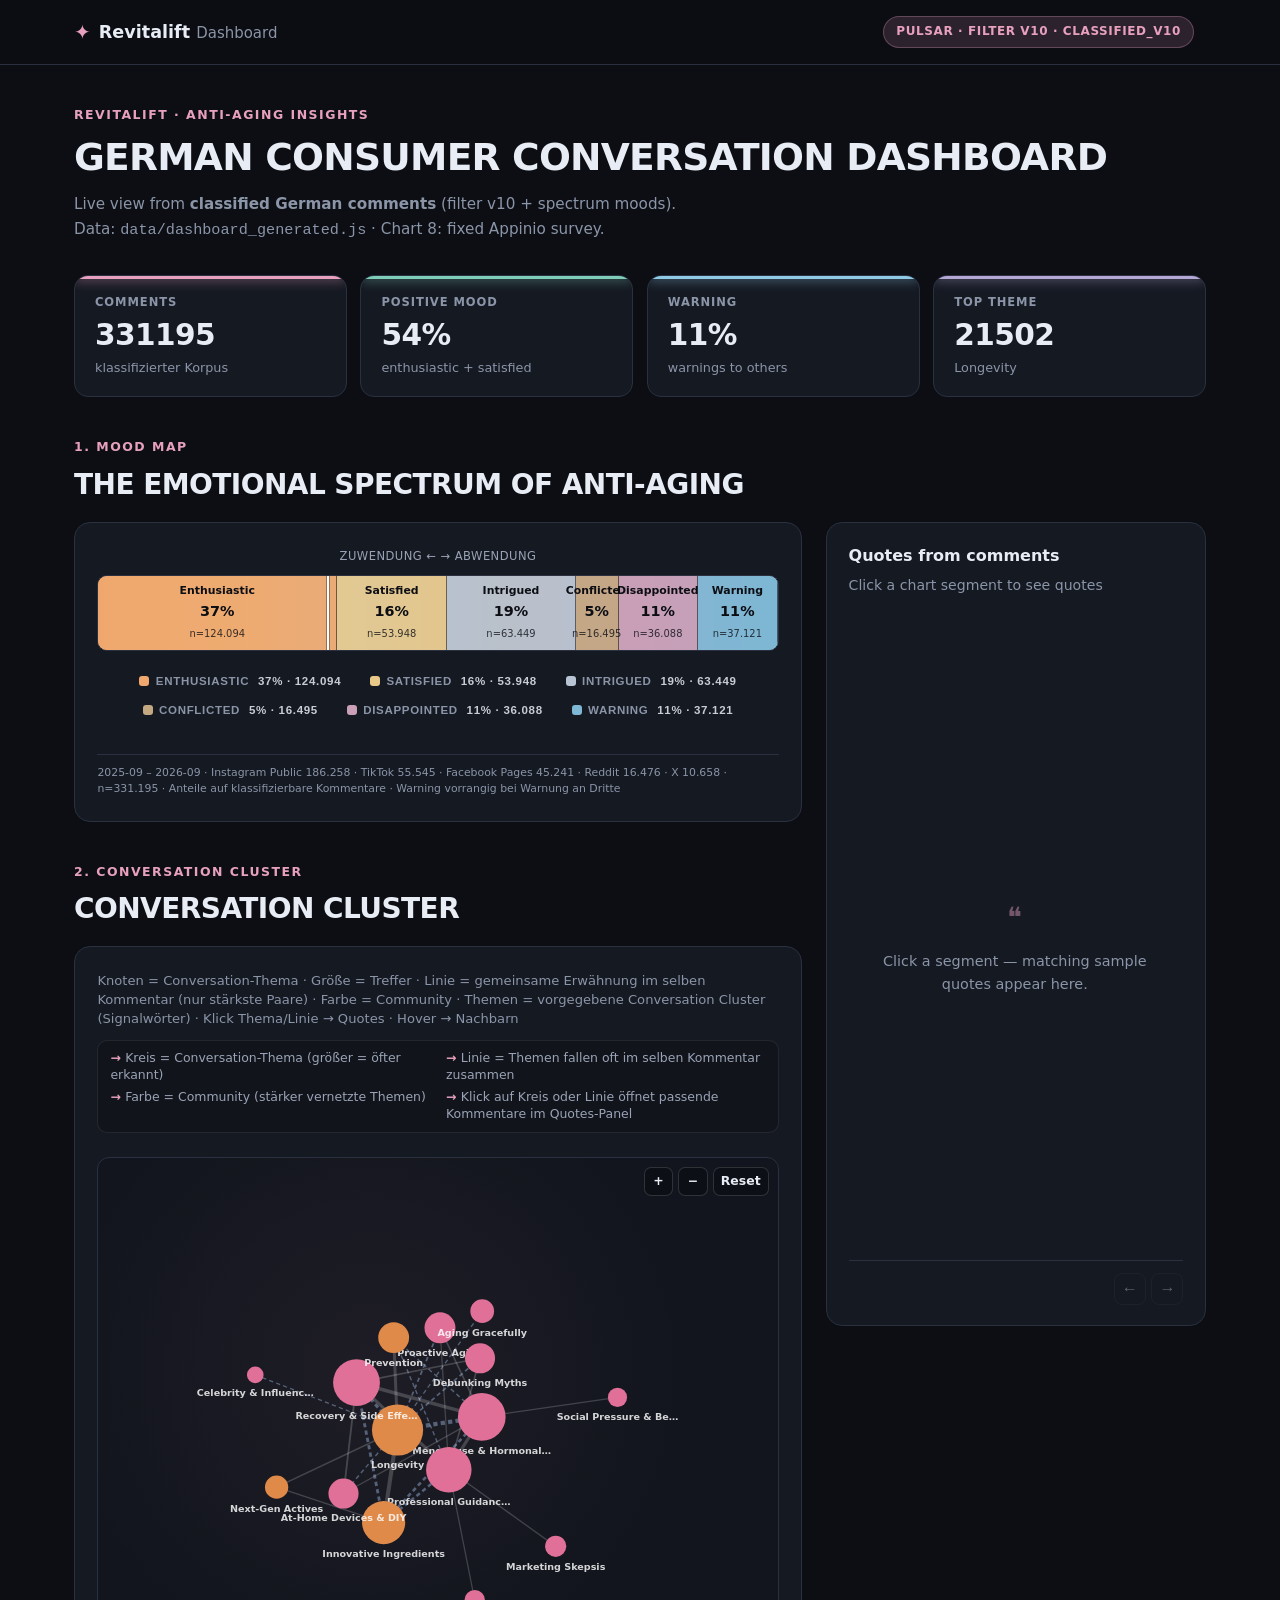
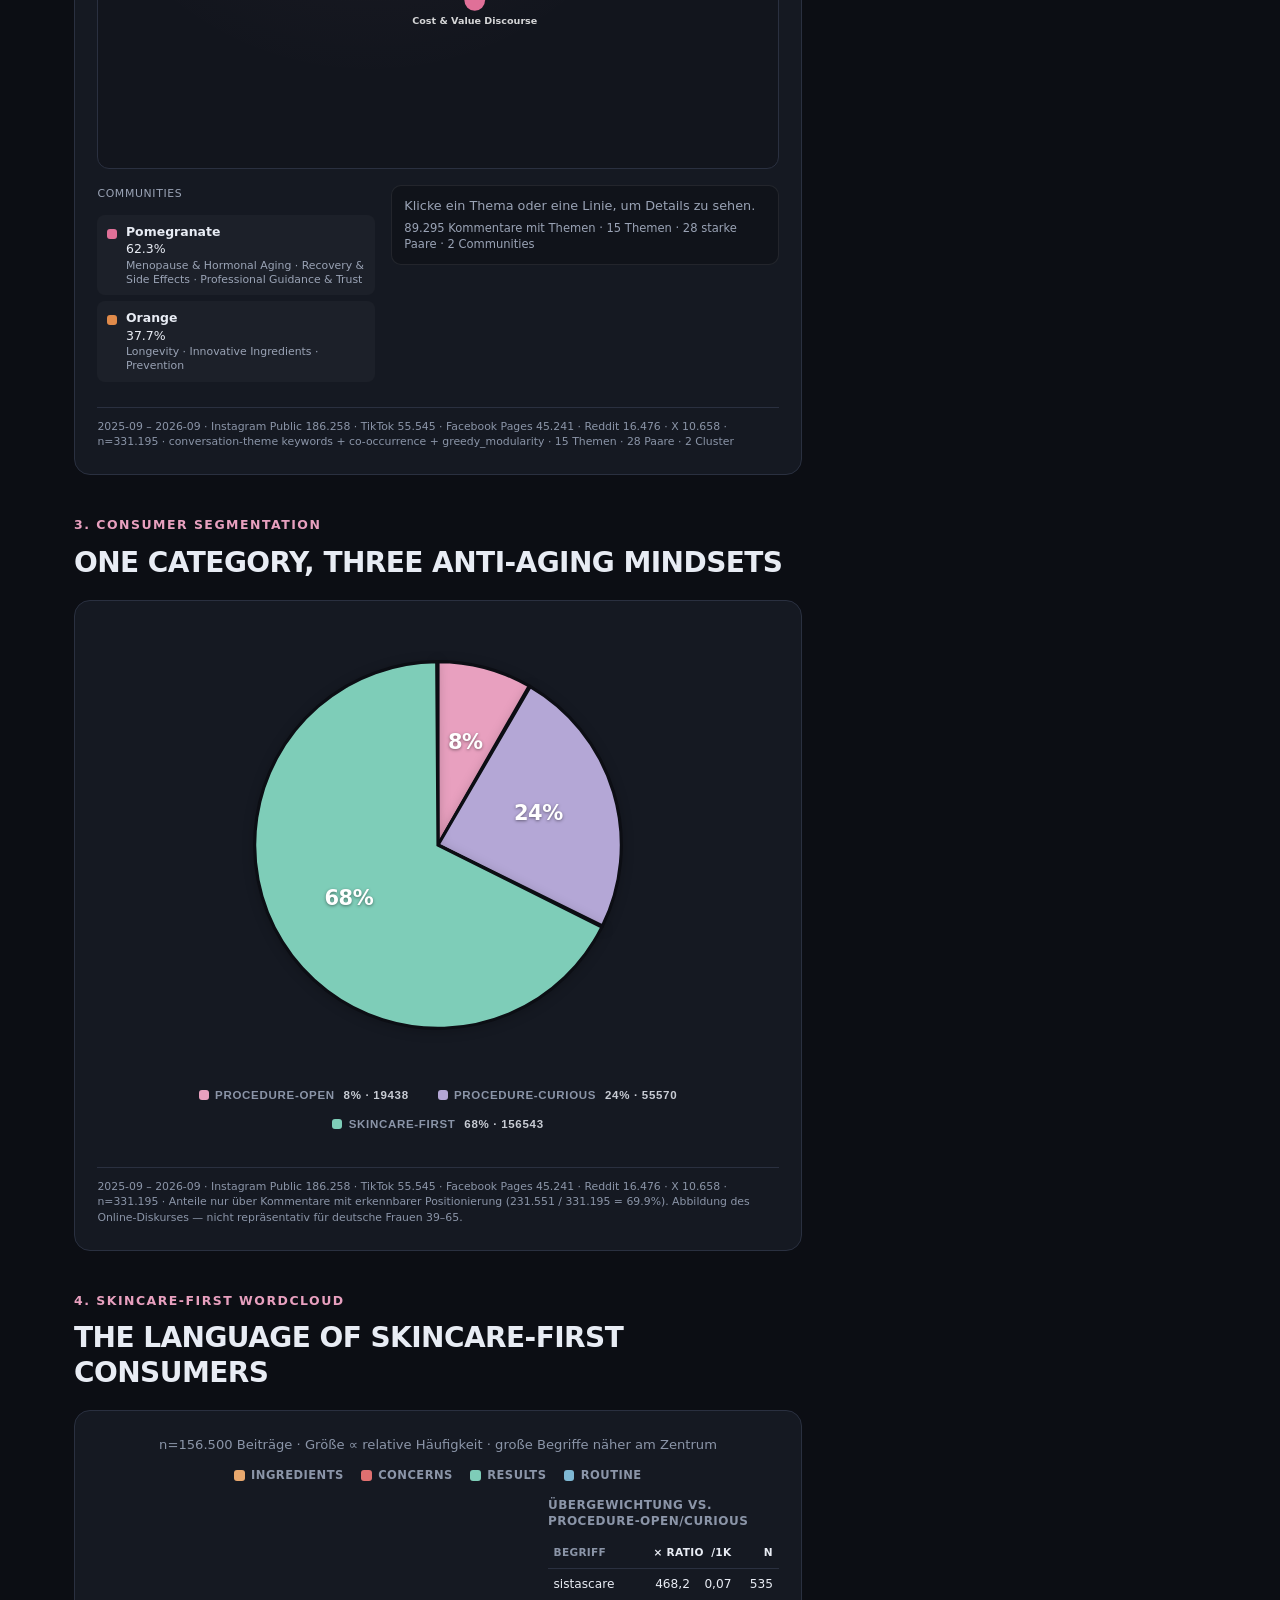
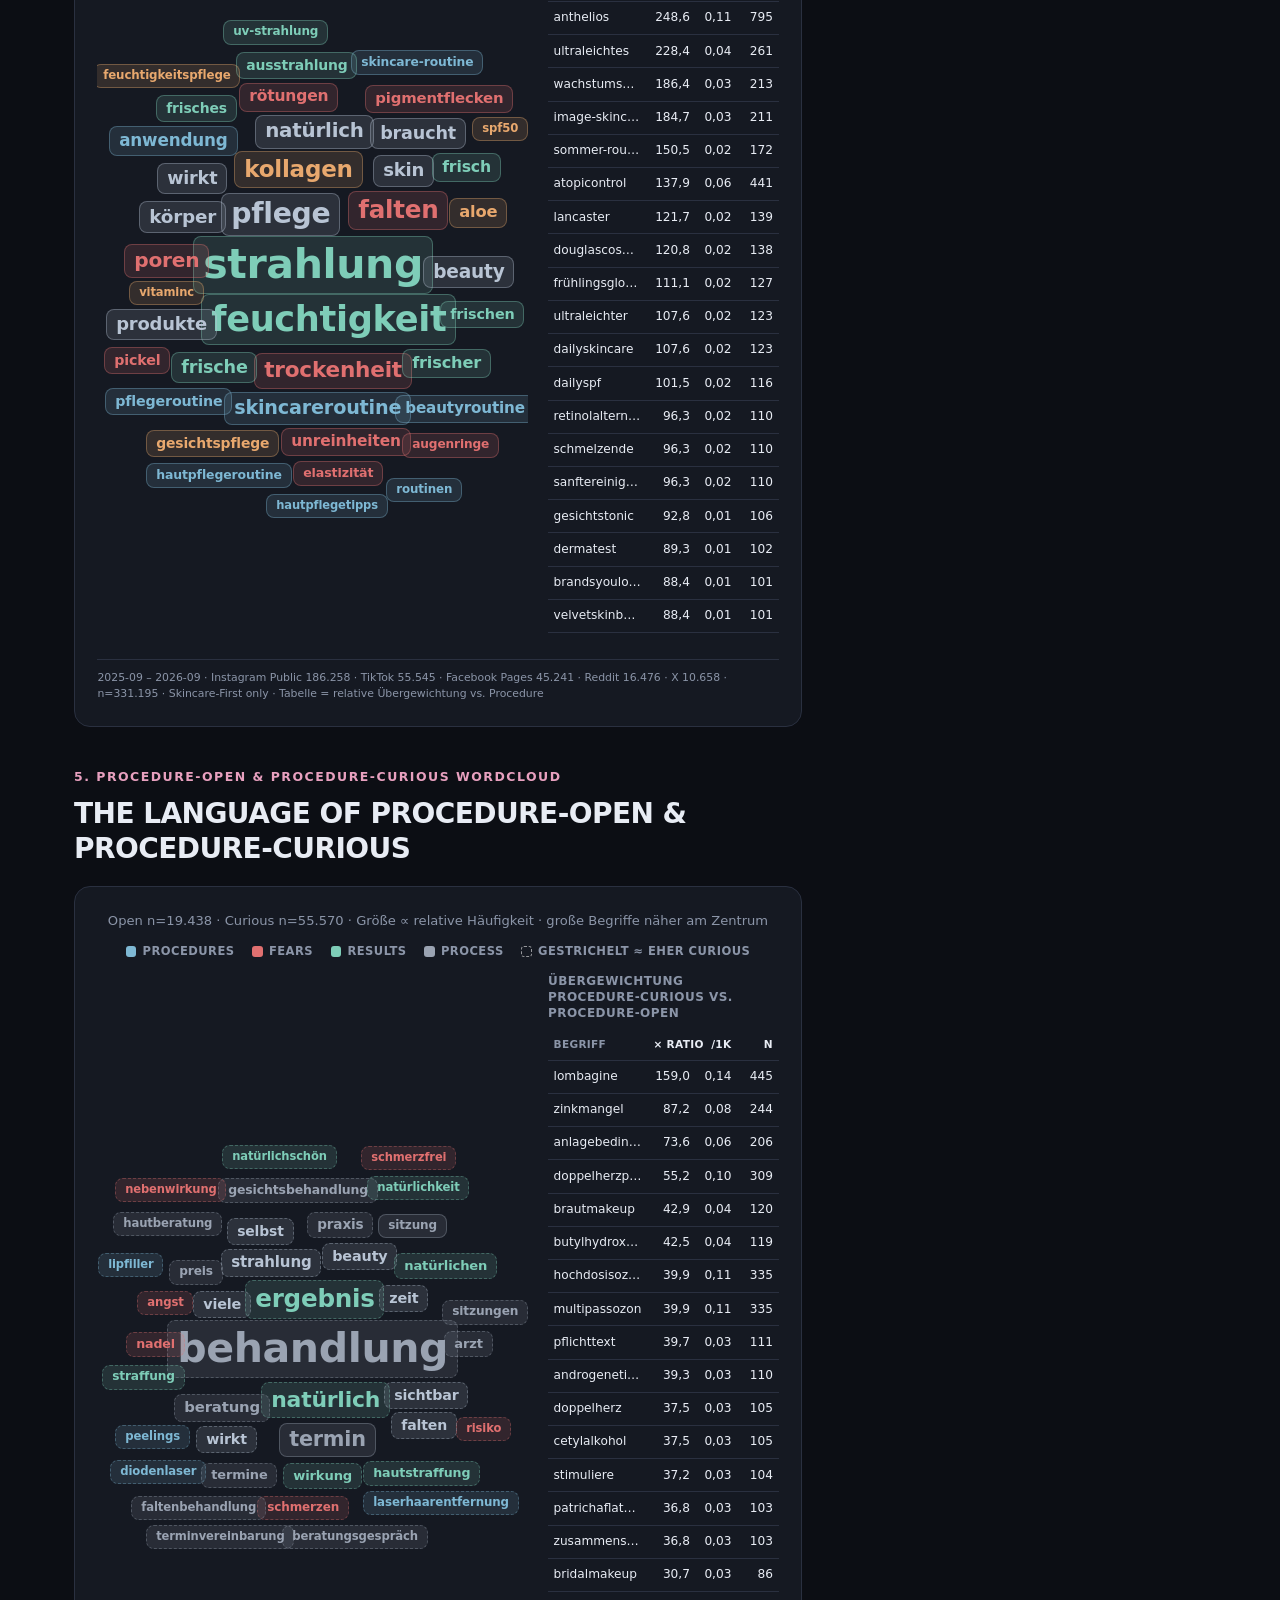
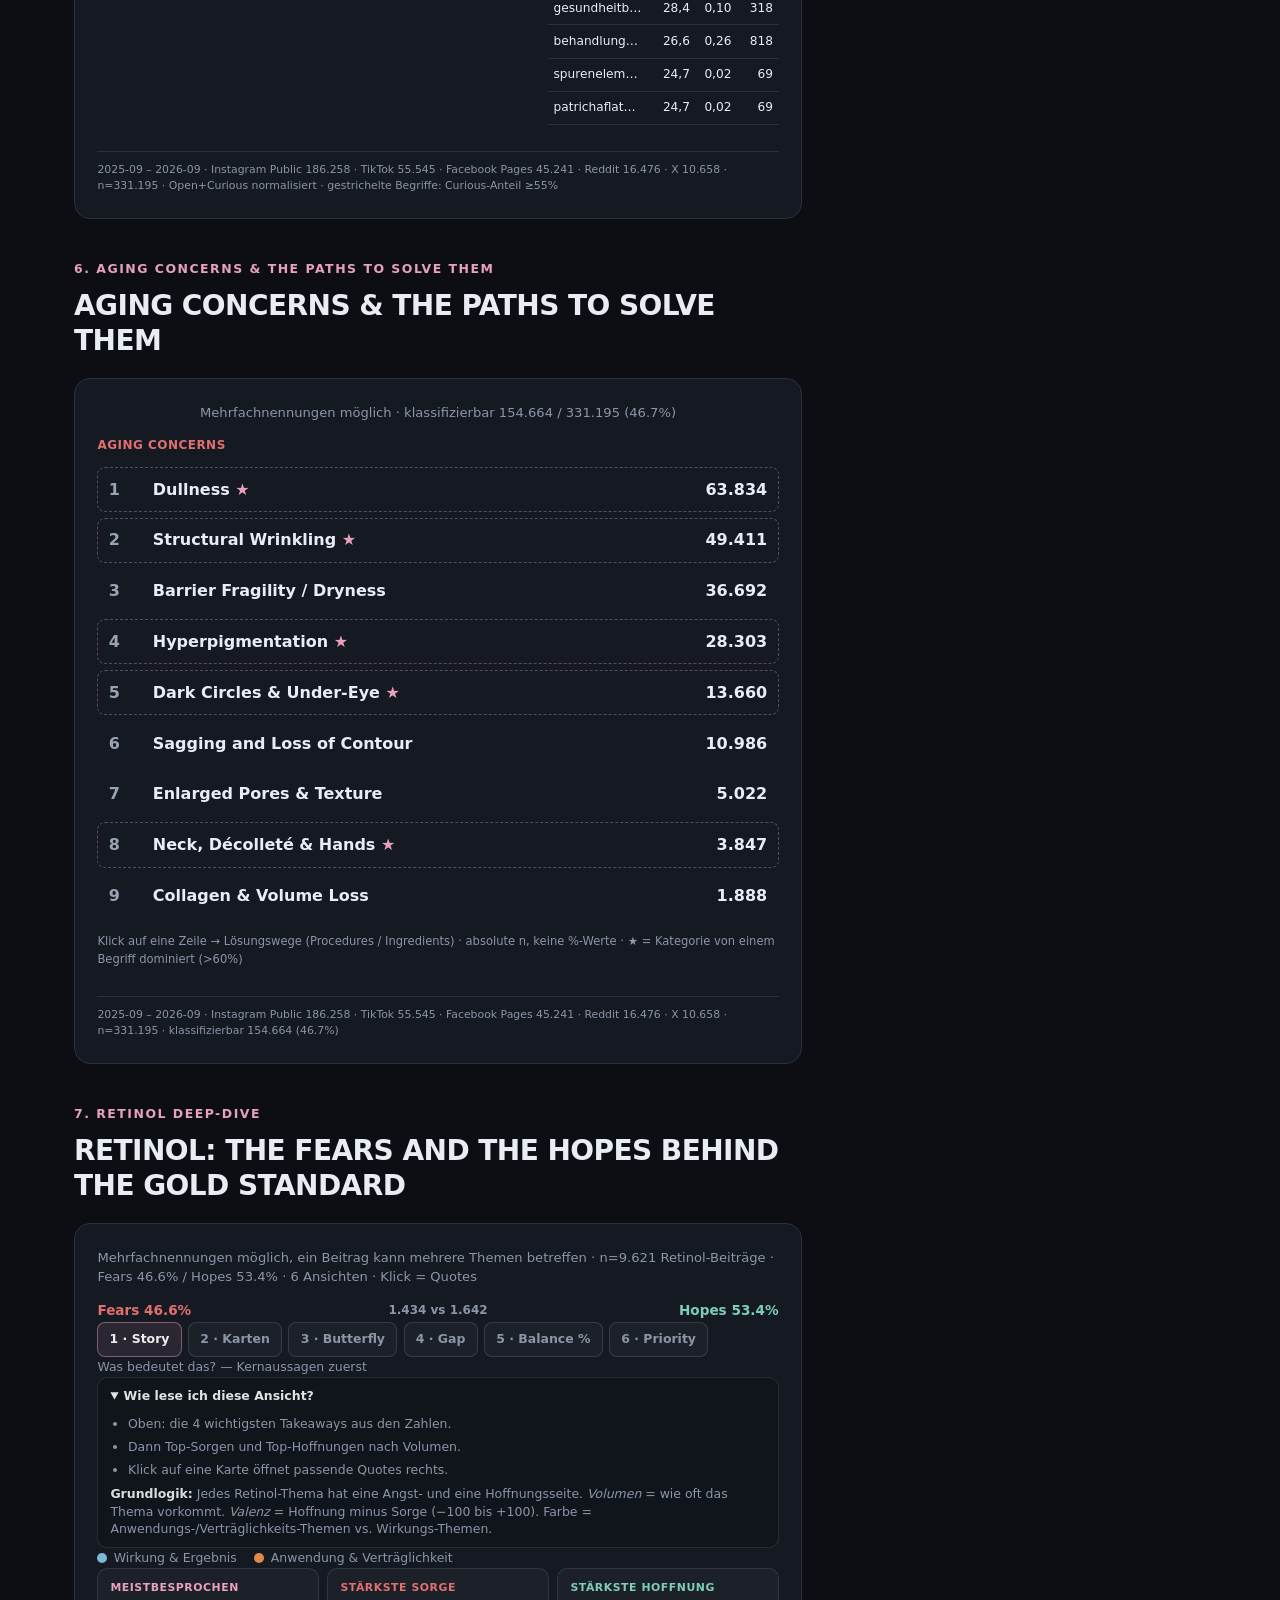
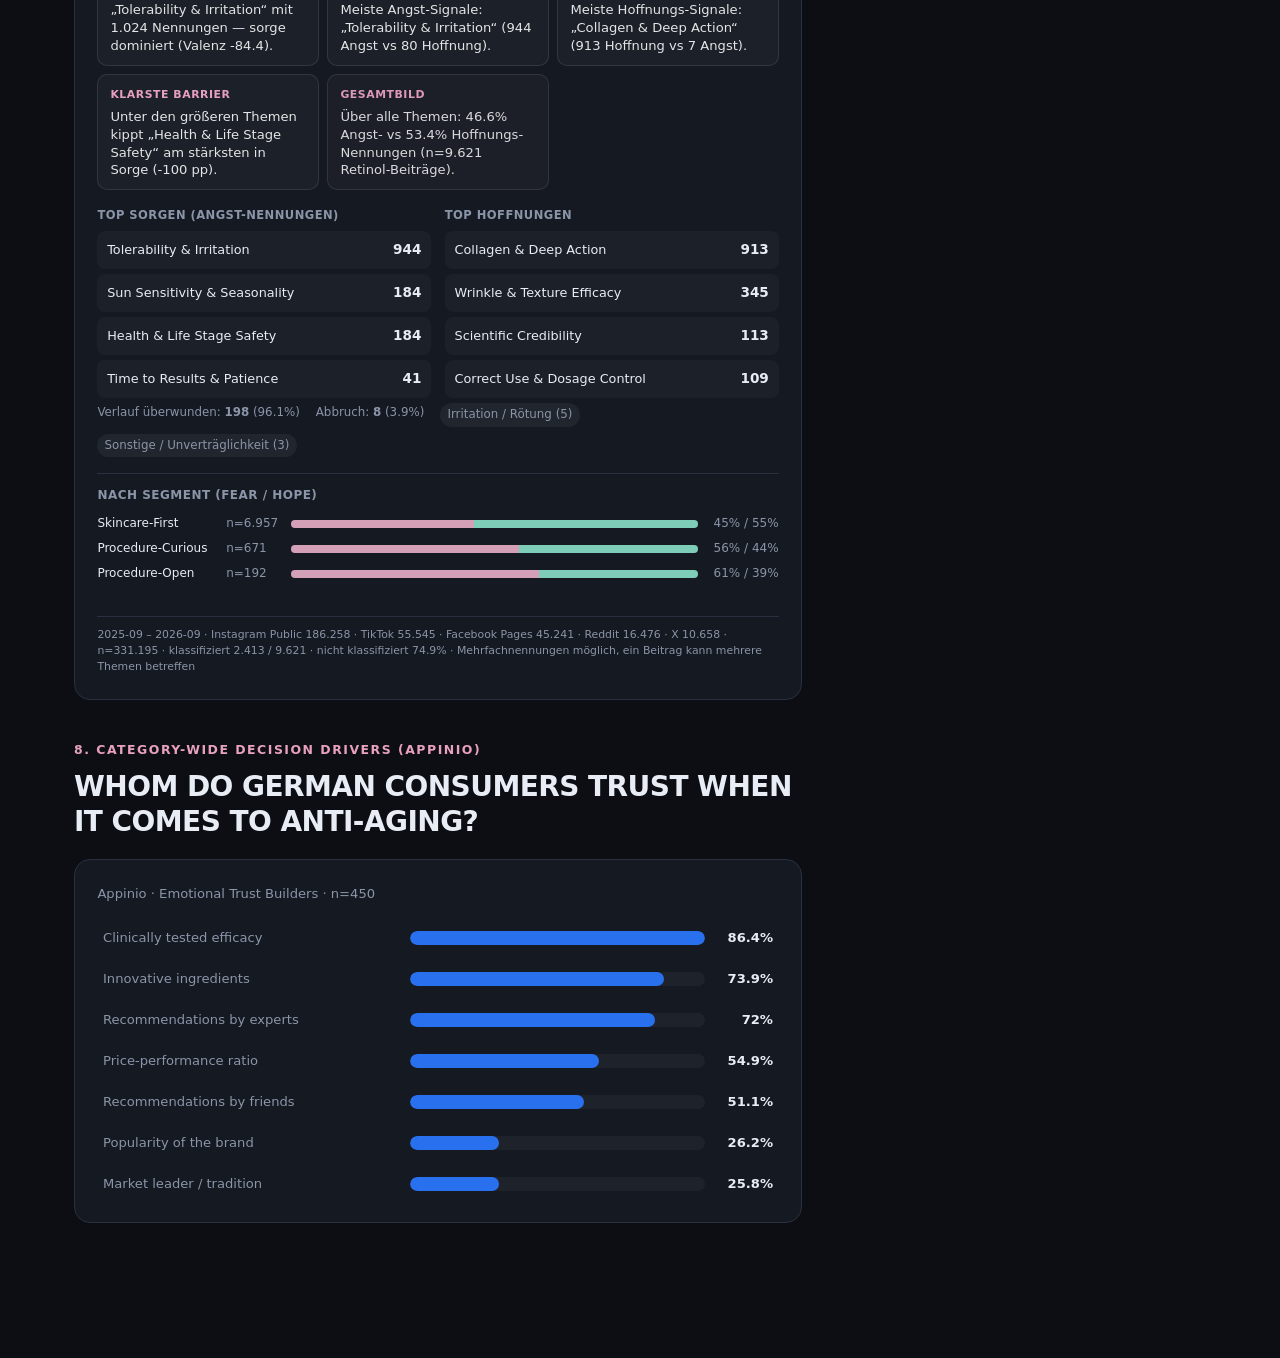
==== commit 4ef4d114: "Rebuild Retinol deep-dive with multi-view charts and fix selection. Replace the tornado with curated" ====
--- a/index.html
+++ b/index.html
@@ -5,7 +5,7 @@
   <meta name="viewport" content="width=device-width, initial-scale=1.0">
   <title>Revitalift — Dashboard (PULSAR data)</title>
   <link rel="stylesheet" href="css/style.css?v=10">
-  <link rel="stylesheet" href="css/pulsar.css?v=10f">
+  <link rel="stylesheet" href="css/pulsar.css?v=10o">
 </head>
 <body class="pulsar-page">
   <header class="header pulsar-header">
@@ -175,12 +175,12 @@
   <div id="pulsar-tip" class="pulsar-tip" hidden></div>
 
   <script src="js/dashboard-taxonomy-de.js?v=10"></script>
-  <script src="data/dashboard_generated.js?v=10f"></script>
+  <script src="data/dashboard_generated.js?v=10g"></script>
   <script src="js/dashboard-utils.js?v=10"></script>
   <script src="js/wordcloud.js?v=10"></script>
   <script src="js/paths-drilldown.js?v=10"></script>
-  <script src="js/retinol-tornado.js?v=10"></script>
-  <script src="js/conversation-landscape.js?v=10f"></script>
-  <script src="js/dashboard-app.js?v=10f"></script>
+  <script src="js/retinol-views.js?v=10o"></script>
+  <script src="js/conversation-landscape.js?v=10k"></script>
+  <script src="js/dashboard-app.js?v=10n"></script>
 </body>
 </html>
--- a/css/pulsar.css
+++ b/css/pulsar.css
@@ -1453,14 +1453,14 @@
   background: transparent !important;
 }
 
-.tornado-seg {
+.retinol-seg {
   margin-top: 1rem;
   padding-top: 0.75rem;
   border-top: 1px solid var(--panel-border);
   width: 100%;
 }
 
-.tornado-seg__title {
+.retinol-seg__title {
   margin: 0 0 0.55rem;
   font-size: 0.75rem;
   font-weight: 650;
@@ -1469,7 +1469,7 @@
   color: var(--text-muted);
 }
 
-.tornado-seg__row {
+.retinol-seg__row {
   display: grid;
   grid-template-columns: 7.5rem 3.5rem 1fr 4.5rem;
   gap: 0.55rem;
@@ -1478,15 +1478,15 @@
   font-size: 0.75rem;
 }
 
-.tornado-seg__label {
+.retinol-seg__label {
   color: var(--text);
 }
 
-.tornado-seg__n {
-  color: var(--text-muted);
-}
-
-.tornado-seg__bar {
+.retinol-seg__n {
+  color: var(--text-muted);
+}
+
+.retinol-seg__bar {
   display: flex;
   height: 8px;
   border-radius: 999px;
@@ -1494,15 +1494,15 @@
   background: rgba(255, 255, 255, 0.06);
 }
 
-.tornado-seg__fear {
+.retinol-seg__fear {
   background: var(--coral);
 }
 
-.tornado-seg__hope {
+.retinol-seg__hope {
   background: var(--mint);
 }
 
-.tornado-seg__pct {
+.retinol-seg__pct {
   text-align: right;
   color: var(--text-muted);
   font-variant-numeric: tabular-nums;
@@ -1916,157 +1916,965 @@
   }
 }
 
-/* Chart 7 — Retinol tornado */
+/* Chart 7 — Retinol bubble chart */
 .chart-panel--retinol {
   gap: 0.85rem;
 }
 
-.tornado-ratio {
+.retinol-ratio {
   display: grid;
   grid-template-columns: 1fr auto 1fr;
   align-items: center;
   gap: 0.75rem;
-  margin-bottom: 0.85rem;
   font-size: 0.85rem;
   font-weight: 650;
 }
 
-.tornado-ratio__fear {
+.retinol-ratio__fear {
   text-align: left;
   color: #e07070;
 }
 
-.tornado-ratio__hope {
+.retinol-ratio__hope {
   text-align: right;
   color: #7ecdb8;
 }
 
-.tornado-ratio__mid {
+.retinol-ratio__mid {
   color: var(--text-muted);
   font-size: 0.75rem;
   font-weight: 600;
 }
 
-.tornado-grid {
+.retinol-legend {
+  display: flex;
+  flex-wrap: wrap;
+  gap: 0.75rem 1.1rem;
+  align-items: center;
+  font-size: 0.78rem;
+  color: var(--text-muted);
+}
+
+.retinol-legend__note {
+  margin-left: auto;
+  font-size: 0.7rem;
+  opacity: 0.85;
+}
+
+.retinol-fam {
+  display: inline-flex;
+  align-items: center;
+  gap: 0.4rem;
+}
+
+.retinol-fam i {
+  width: 10px;
+  height: 10px;
+  border-radius: 50%;
+  background: var(--c);
+  display: inline-block;
+}
+
+.retinol-split {
   display: grid;
-  grid-template-columns: 1fr 2px 1fr;
-  gap: 0.85rem;
+  grid-template-columns: minmax(0, 1.35fr) minmax(260px, 0.9fr);
+  gap: 0.85rem 1rem;
+  align-items: stretch;
   width: 100%;
 }
 
-.tornado-axis {
-  background: rgba(255, 255, 255, 0.12);
-  border-radius: 2px;
-}
-
-.tornado-col__title {
-  font-size: 0.75rem;
+.retinol-plot-wrap {
+  position: relative;
+  width: 100%;
+  border-radius: 12px;
+  border: 1px solid var(--panel-border, rgba(255, 255, 255, 0.08));
+  background: rgba(0, 0, 0, 0.15);
+  overflow: hidden;
+}
+
+.retinol-svg {
+  width: 100%;
+  height: auto;
+  display: block;
+}
+
+.retinol-frame {
+  stroke: rgba(255, 255, 255, 0.12);
+  stroke-width: 1;
+}
+
+.retinol-grid {
+  stroke: rgba(255, 255, 255, 0.07);
+  stroke-dasharray: 3 4;
+}
+
+.retinol-zero {
+  stroke: rgba(255, 255, 255, 0.55);
+  stroke-width: 1.6;
+}
+
+.retinol-axis-label {
+  fill: rgba(255, 255, 255, 0.72);
+  font-size: 11px;
+  font-weight: 600;
+}
+
+.retinol-tick {
+  fill: rgba(255, 255, 255, 0.48);
+  font-size: 9px;
+}
+
+.retinol-tick--mid {
+  fill: rgba(255, 255, 255, 0.65);
+  font-weight: 650;
+}
+
+.retinol-bubble {
+  cursor: pointer;
+  outline: none;
+}
+
+.retinol-bubble:focus,
+.retinol-bubble:focus-visible {
+  outline: none;
+}
+
+.retinol-leader {
+  fill: none;
+  stroke: rgba(255, 255, 255, 0.22);
+  stroke-width: 1;
+  pointer-events: none;
+}
+
+.retinol-callout {
+  fill: rgba(255, 255, 255, 0.78);
+  font-size: 10px;
+  font-weight: 600;
+  pointer-events: none;
+}
+
+.retinol-bubble__n {
+  fill: rgba(10, 12, 18, 0.92);
+  font-size: 11px;
+  font-weight: 750;
+  pointer-events: none;
+}
+
+.retinol-bubble:hover .retinol-bubble__dot {
+  fill-opacity: 0.95;
+  stroke: rgba(255, 255, 255, 0.75);
+}
+
+.retinol-bubble.is-active .retinol-bubble__dot {
+  stroke: #fff;
+  stroke-width: 2.4;
+  fill-opacity: 0.95;
+}
+
+.retinol-bubble.is-dim {
+  opacity: 0.18;
+}
+
+.retinol-list {
+  display: flex;
+  flex-direction: column;
+  gap: 0.35rem;
+  min-height: 0;
+  max-height: 520px;
+  overflow-y: auto;
+  padding-right: 0.15rem;
+}
+
+.retinol-list__title {
+  margin: 0 0 0.25rem;
+  font-size: 0.68rem;
+  letter-spacing: 0.05em;
+  text-transform: uppercase;
+  color: var(--muted, #9aa3b5);
+}
+
+.retinol-list__item {
+  appearance: none;
+  border: 1px solid transparent;
+  background: rgba(255, 255, 255, 0.03);
+  color: inherit;
+  font: inherit;
+  text-align: left;
+  display: grid;
+  grid-template-columns: 1.6rem 1fr;
+  gap: 0.45rem;
+  align-items: start;
+  padding: 0.45rem 0.5rem;
+  border-radius: 8px;
+  cursor: pointer;
+  transition: background 0.15s ease, border-color 0.15s ease;
+}
+
+.retinol-list__item:hover,
+.retinol-list__item.is-active {
+  background: rgba(255, 255, 255, 0.06);
+  border-color: color-mix(in srgb, var(--c) 50%, transparent);
+}
+
+.retinol-list__idx {
+  width: 1.45rem;
+  height: 1.45rem;
+  border-radius: 50%;
+  display: grid;
+  place-items: center;
+  font-size: 0.72rem;
+  font-weight: 750;
+  color: rgba(10, 12, 18, 0.92);
+  background: var(--c);
+  margin-top: 0.05rem;
+}
+
+.retinol-list__body {
+  display: flex;
+  flex-direction: column;
+  gap: 0.18rem;
+  min-width: 0;
+}
+
+.retinol-list__name {
+  font-size: 0.8rem;
+  font-weight: 650;
+  line-height: 1.25;
+}
+
+.retinol-list__meta {
+  font-size: 0.7rem;
+  color: var(--muted, #9aa3b5);
+}
+
+.retinol-list__meta em,
+.retinol-list__meta strong {
+  font-style: normal;
+  color: rgba(255, 255, 255, 0.88);
+  font-weight: 650;
+}
+
+.retinol-list__bar {
+  display: flex;
+  height: 5px;
+  border-radius: 999px;
+  overflow: hidden;
+  background: rgba(255, 255, 255, 0.06);
+  margin-top: 0.1rem;
+}
+
+.retinol-list__fear {
+  background: #e07070;
+}
+
+.retinol-list__hope {
+  background: #7ecdb8;
+}
+
+.retinol-guide {
+  display: grid;
+  grid-template-columns: repeat(3, minmax(0, 1fr));
+  gap: 0.55rem;
+}
+
+.retinol-guide__card {
+  border: 1px solid rgba(255, 255, 255, 0.08);
+  border-radius: 8px;
+  background: rgba(0, 0, 0, 0.18);
+  padding: 0.45rem 0.55rem;
+  font-size: 0.7rem;
+  line-height: 1.35;
+  color: var(--muted, #9aa3b5);
+}
+
+.retinol-guide__card strong {
+  display: block;
+  color: rgba(255, 255, 255, 0.88);
+  font-size: 0.72rem;
+  margin-bottom: 0.15rem;
+}
+
+.retinol-rest {
+  display: flex;
+  flex-wrap: wrap;
+  gap: 0.4rem 0.75rem;
+  align-items: baseline;
+  font-size: 0.74rem;
+  color: var(--text-muted);
+}
+
+.retinol-rest__title {
+  font-weight: 650;
+  color: var(--text);
+}
+
+.retinol-rest__item em {
+  font-style: normal;
+  color: rgba(255, 255, 255, 0.75);
+  margin-left: 0.2rem;
+}
+
+.retinol-rest__sum {
+  margin-left: auto;
+  font-weight: 650;
+}
+
+.retinol-journey {
+  display: flex;
+  flex-wrap: wrap;
+  gap: 0.45rem 1rem;
+  font-size: 0.74rem;
+  color: var(--text-muted);
+}
+
+.retinol-journey__reason {
+  padding: 0.15rem 0.45rem;
+  border-radius: 999px;
+  background: rgba(255, 255, 255, 0.05);
+}
+
+.retinol-tip__q {
+  margin-top: 0.35rem;
+  font-size: 0.72rem;
+  line-height: 1.3;
+  color: rgba(255, 255, 255, 0.8);
+}
+
+.retinol-tip__q em {
+  font-style: normal;
+  color: var(--rose, #e8a0bf);
+  margin-right: 0.25rem;
+  font-size: 0.65rem;
+  text-transform: uppercase;
+  letter-spacing: 0.04em;
+}
+
+.retinol-empty {
+  color: var(--text-muted);
+  padding: 1rem;
+}
+
+.retinol-tabs {
+  display: flex;
+  flex-wrap: wrap;
+  gap: 0.4rem;
+}
+
+.retinol-tab {
+  appearance: none;
+  border: 1px solid rgba(255, 255, 255, 0.12);
+  background: rgba(255, 255, 255, 0.03);
+  color: var(--text-muted);
+  font: inherit;
+  font-size: 0.78rem;
+  font-weight: 650;
+  padding: 0.4rem 0.7rem;
+  border-radius: 8px;
+  cursor: pointer;
+}
+
+.retinol-tab.is-on {
+  color: rgba(255, 255, 255, 0.92);
+  border-color: rgba(232, 160, 191, 0.45);
+  background: rgba(232, 160, 191, 0.1);
+}
+
+.retinol-view-blurb {
+  margin: 0;
+  font-size: 0.78rem;
+  color: var(--text-muted);
+}
+
+/* A — Butterfly */
+.rb-butterfly {
+  display: flex;
+  flex-direction: column;
+  gap: 0.35rem;
+  width: 100%;
+}
+
+.rb-butterfly__head {
+  display: grid;
+  grid-template-columns: 1fr minmax(150px, 1.1fr) 1fr;
+  gap: 0.55rem;
+  font-size: 0.7rem;
   font-weight: 650;
   text-transform: uppercase;
   letter-spacing: 0.04em;
-  margin-bottom: 0.65rem;
-}
-
-.tornado-col__title--fear {
+  color: var(--text-muted);
+  padding: 0 0.2rem 0.25rem;
+}
+
+.rb-butterfly__head span:first-child {
+  text-align: right;
   color: #e07070;
-  text-align: right;
-}
-
-.tornado-col__title--hope {
+}
+
+.rb-butterfly__head span:last-child {
   color: #7ecdb8;
 }
 
-.tornado-item {
+.rb-row {
   display: grid;
+  grid-template-columns: 1fr minmax(150px, 1.1fr) 1fr;
+  gap: 0.55rem;
   align-items: center;
-  gap: 0.45rem;
-  width: 100%;
+}
+
+.rb-row.is-dim {
+  opacity: 0.28;
+}
+
+.rb-mid {
+  display: flex;
+  flex-direction: column;
+  gap: 0.1rem;
+  min-width: 0;
+  text-align: center;
+}
+
+.rb-mid__name {
+  font-size: 0.78rem;
+  font-weight: 650;
+  line-height: 1.25;
+}
+
+.rb-mid__meta {
+  font-size: 0.68rem;
+  color: var(--text-muted);
+}
+
+.rb-bar {
+  appearance: none;
+  border: none;
   background: transparent;
-  border: none;
   color: inherit;
   font: inherit;
   cursor: pointer;
-  padding: 0.28rem 0.2rem;
+  padding: 0.15rem 0;
+  display: flex;
+  align-items: center;
+  min-height: 1.55rem;
+}
+
+.rb-bar--fear {
+  justify-content: flex-end;
+}
+
+.rb-bar--hope {
+  justify-content: flex-start;
+}
+
+.rb-bar::before {
+  content: '';
+  display: block;
+  height: 12px;
+  width: var(--w);
+  border-radius: 999px;
+  max-width: 100%;
+}
+
+.rb-bar--fear::before {
+  background: #e07070;
+  order: 2;
+}
+
+.rb-bar--hope::before {
+  background: #7ecdb8;
+}
+
+.rb-bar__val {
+  font-size: 0.72rem;
+  font-weight: 650;
+  min-width: 2rem;
+  color: var(--text-muted);
+}
+
+.rb-bar--fear .rb-bar__val {
+  order: 1;
+  text-align: right;
+  margin-right: 0.35rem;
+}
+
+.rb-bar--hope .rb-bar__val {
+  margin-left: 0.35rem;
+}
+
+.rb-bar.is-active::before {
+  outline: 2px solid #fff;
+  outline-offset: 1px;
+}
+
+.rb-row.is-active .rb-mid__name {
+  color: #fff;
+}
+
+/* B — Balance */
+.rb-balance {
+  display: flex;
+  flex-direction: column;
+  gap: 0.45rem;
+}
+
+.rb-bal {
+  appearance: none;
+  border: 1px solid transparent;
+  background: rgba(255, 255, 255, 0.03);
+  color: inherit;
+  font: inherit;
+  text-align: left;
+  border-radius: 10px;
+  padding: 0.55rem 0.65rem;
+  cursor: pointer;
+  display: flex;
+  flex-direction: column;
+  gap: 0.35rem;
+}
+
+.rb-bal:hover,
+.rb-bal.is-active {
+  border-color: color-mix(in srgb, var(--c) 45%, transparent);
+  background: rgba(255, 255, 255, 0.05);
+}
+
+.rb-bal.is-dim {
+  opacity: 0.28;
+}
+
+.rb-bal__top {
+  display: flex;
+  justify-content: space-between;
+  gap: 0.75rem;
+  align-items: baseline;
+}
+
+.rb-bal__name {
+  font-size: 0.82rem;
+  font-weight: 650;
+}
+
+.rb-bal__n {
+  font-size: 0.78rem;
+  font-weight: 700;
+  color: rgba(255, 255, 255, 0.85);
+}
+
+.rb-bal__track {
+  display: flex;
+  height: 14px;
+  border-radius: 999px;
+  overflow: hidden;
+  background: rgba(255, 255, 255, 0.06);
+}
+
+.rb-bal__fear {
+  background: #e07070;
+}
+
+.rb-bal__hope {
+  background: #7ecdb8;
+}
+
+.rb-bal__foot {
+  display: flex;
+  justify-content: space-between;
+  gap: 0.5rem;
+  font-size: 0.68rem;
+  color: var(--text-muted);
+}
+
+/* C — Priority matrix */
+.rb-matrix {
+  width: 100%;
+}
+
+.rb-matrix__note {
+  margin: 0.45rem 0 0;
+  font-size: 0.72rem;
+  color: var(--text-muted);
+}
+
+.retinol-howto {
+  border: 1px solid rgba(255, 255, 255, 0.1);
+  border-radius: 10px;
+  background: rgba(0, 0, 0, 0.2);
+  padding: 0.55rem 0.75rem;
+  font-size: 0.78rem;
+  color: var(--text-muted);
+}
+
+.retinol-howto summary {
+  cursor: pointer;
+  font-weight: 650;
+  color: rgba(255, 255, 255, 0.88);
+}
+
+.retinol-howto ul {
+  margin: 0.45rem 0 0.35rem;
+  padding-left: 1.1rem;
+  display: flex;
+  flex-direction: column;
+  gap: 0.2rem;
+}
+
+.retinol-howto__base {
+  margin: 0.35rem 0 0;
+  line-height: 1.4;
+}
+
+.retinol-howto__base strong {
+  color: rgba(255, 255, 255, 0.85);
+}
+
+/* Story */
+.rb-story {
+  display: flex;
+  flex-direction: column;
+  gap: 1rem;
+}
+
+.rb-story__insights {
+  display: grid;
+  grid-template-columns: repeat(auto-fit, minmax(220px, 1fr));
+  gap: 0.55rem;
+}
+
+.rb-insight {
+  appearance: none;
+  border: 1px solid rgba(255, 255, 255, 0.1);
+  background: rgba(255, 255, 255, 0.03);
+  color: inherit;
+  font: inherit;
+  text-align: left;
+  border-radius: 10px;
+  padding: 0.65rem 0.75rem;
+  cursor: pointer;
+  display: flex;
+  flex-direction: column;
+  gap: 0.3rem;
+}
+
+.rb-insight:disabled {
+  cursor: default;
+  opacity: 0.95;
+}
+
+.rb-insight:not(:disabled):hover,
+.rb-insight.is-active {
+  border-color: rgba(232, 160, 191, 0.4);
+  background: rgba(255, 255, 255, 0.06);
+}
+
+.rb-insight.is-dim {
+  opacity: 0.3;
+}
+
+.rb-insight__kicker {
+  font-size: 0.68rem;
+  letter-spacing: 0.05em;
+  text-transform: uppercase;
+  font-weight: 700;
+  color: var(--rose, #e8a0bf);
+}
+
+.rb-insight--fear .rb-insight__kicker {
+  color: #e07070;
+}
+
+.rb-insight--hope .rb-insight__kicker {
+  color: #7ecdb8;
+}
+
+.rb-insight__text {
+  font-size: 0.82rem;
+  line-height: 1.35;
+  color: rgba(255, 255, 255, 0.88);
+}
+
+.rb-story__cols {
+  display: grid;
+  grid-template-columns: 1fr 1fr;
+  gap: 0.85rem;
+}
+
+.rb-story__h {
+  margin: 0 0 0.4rem;
+  font-size: 0.72rem;
+  text-transform: uppercase;
+  letter-spacing: 0.04em;
+  color: var(--text-muted);
+}
+
+.rb-mini {
+  appearance: none;
+  width: 100%;
+  border: 1px solid transparent;
+  background: rgba(255, 255, 255, 0.03);
+  color: inherit;
+  font: inherit;
+  display: flex;
+  justify-content: space-between;
+  gap: 0.75rem;
+  align-items: center;
+  padding: 0.45rem 0.55rem;
   border-radius: 8px;
-  margin-bottom: 0.28rem;
-}
-
-.tornado-item:hover {
-  background: rgba(255, 255, 255, 0.04);
-}
-
-.tornado-item--fear {
-  grid-template-columns: minmax(90px, 1.2fr) auto minmax(60px, 1fr);
-  text-align: right;
-}
-
-.tornado-item--hope {
-  grid-template-columns: minmax(60px, 1fr) auto minmax(90px, 1.2fr);
+  cursor: pointer;
+  margin-bottom: 0.3rem;
   text-align: left;
 }
 
-.tornado-item__label {
+.rb-mini:hover,
+.rb-mini.is-active {
+  border-color: color-mix(in srgb, var(--c) 45%, transparent);
+}
+
+.rb-mini.is-dim {
+  opacity: 0.3;
+}
+
+.rb-mini span {
+  font-size: 0.8rem;
+}
+
+.rb-mini strong {
+  font-size: 0.85rem;
+}
+
+/* Cards */
+.rb-cards {
+  display: grid;
+  grid-template-columns: repeat(auto-fit, minmax(240px, 1fr));
+  gap: 0.65rem;
+}
+
+.rb-card {
+  appearance: none;
+  border: 1px solid rgba(255, 255, 255, 0.08);
+  background: rgba(255, 255, 255, 0.03);
+  color: inherit;
+  font: inherit;
+  text-align: left;
+  border-radius: 12px;
+  padding: 0.75rem;
+  cursor: pointer;
+  display: flex;
+  flex-direction: column;
+  gap: 0.35rem;
+}
+
+.rb-card:hover,
+.rb-card.is-active {
+  border-color: color-mix(in srgb, var(--c) 50%, transparent);
+  background: rgba(255, 255, 255, 0.05);
+}
+
+.rb-card.is-dim {
+  opacity: 0.28;
+}
+
+.rb-card__rank {
+  font-size: 0.68rem;
+  color: var(--text-muted);
+  font-weight: 700;
+}
+
+.rb-card__name {
+  font-size: 0.92rem;
+  font-weight: 700;
+  line-height: 1.25;
+}
+
+.rb-card__badge {
+  align-self: flex-start;
+  font-size: 0.68rem;
+  font-weight: 700;
+  padding: 0.15rem 0.45rem;
+  border-radius: 999px;
+}
+
+.rb-card__badge--fear {
+  background: rgba(224, 112, 112, 0.2);
+  color: #f0a0a0;
+}
+
+.rb-card__badge--hope {
+  background: rgba(126, 205, 184, 0.2);
+  color: #9fe0d0;
+}
+
+.rb-card__badge--mixed {
+  background: rgba(255, 255, 255, 0.08);
+  color: var(--text-muted);
+}
+
+.rb-card__vol {
   font-size: 0.75rem;
   color: var(--text-muted);
-  line-height: 1.25;
-}
-
-.tornado-item__value {
-  font-size: 0.75rem;
+}
+
+.rb-card__bars {
+  display: grid;
+  grid-template-columns: 1fr 1fr;
+  gap: 0.35rem;
+  align-items: end;
+  min-height: 28px;
+}
+
+.rb-card__fear,
+.rb-card__hope {
+  display: block;
+  height: 10px;
+  border-radius: 999px;
+  justify-self: stretch;
+}
+
+.rb-card__fear {
+  background: #e07070;
+  justify-self: end;
+}
+
+.rb-card__hope {
+  background: #7ecdb8;
+  justify-self: start;
+}
+
+.rb-card__foot {
+  display: flex;
+  justify-content: space-between;
+  font-size: 0.7rem;
+  color: var(--text-muted);
+}
+
+.rb-card__hint {
+  font-size: 0.68rem;
+  color: rgba(255, 255, 255, 0.55);
+}
+
+/* Gap / dumbbell */
+.rb-gap {
+  display: flex;
+  flex-direction: column;
+  gap: 0.45rem;
+}
+
+.rb-gap__row {
+  appearance: none;
+  border: 1px solid transparent;
+  background: rgba(255, 255, 255, 0.02);
+  color: inherit;
+  font: inherit;
+  display: grid;
+  grid-template-columns: minmax(120px, 1.1fr) 1.6fr auto;
+  gap: 0.65rem;
+  align-items: center;
+  padding: 0.4rem 0.5rem;
+  border-radius: 8px;
+  cursor: pointer;
+  text-align: left;
+}
+
+.rb-gap__row:hover,
+.rb-gap__row.is-active {
+  background: rgba(255, 255, 255, 0.05);
+  border-color: rgba(255, 255, 255, 0.1);
+}
+
+.rb-gap__row.is-dim {
+  opacity: 0.28;
+}
+
+.rb-gap__name {
+  font-size: 0.78rem;
   font-weight: 650;
-  min-width: 1.6rem;
-}
-
-.tornado-item__track {
-  display: block;
-  width: 100%;
-  height: 12px;
+}
+
+.rb-gap__track {
+  position: relative;
+  height: 18px;
   border-radius: 999px;
-  background: rgba(255, 255, 255, 0.04);
-  overflow: hidden;
-}
-
-.tornado-item--fear .tornado-item__track {
-  display: flex;
-  justify-content: flex-end;
-}
-
-.tornado-item__fill {
-  display: block;
-  height: 100%;
-  border-radius: 999px;
-  min-width: 3px;
-}
-
-.tornado-item--fear .tornado-item__fill {
+  background: rgba(255, 255, 255, 0.05);
+}
+
+.rb-gap__line {
+  position: absolute;
+  top: 50%;
+  height: 2px;
+  transform: translateY(-50%);
+  background: rgba(255, 255, 255, 0.28);
+}
+
+.rb-gap__dot {
+  position: absolute;
+  top: 50%;
+  width: 11px;
+  height: 11px;
+  border-radius: 50%;
+  transform: translate(-50%, -50%);
+  display: inline-block;
+}
+
+.rb-gap__dot--fear {
   background: #e07070;
 }
 
-.tornado-item--hope .tornado-item__fill {
+.rb-gap__dot--hope {
   background: #7ecdb8;
 }
 
-.tornado-meta {
-  margin-top: 0.85rem;
+.rb-gap__vals {
   font-size: 0.72rem;
   color: var(--text-muted);
+  white-space: nowrap;
+}
+
+.rb-gap__vals em {
+  font-style: normal;
+  color: rgba(255, 255, 255, 0.85);
+  font-weight: 650;
+}
+
+.rb-gap__legend {
+  margin: 0.35rem 0 0;
+  font-size: 0.72rem;
+  color: var(--text-muted);
+  display: flex;
+  align-items: center;
+  gap: 0.25rem;
+  flex-wrap: wrap;
+}
+
+.rb-gap__legend .rb-gap__dot {
+  position: static;
+  transform: none;
 }
 
 @media (max-width: 900px) {
-  .tornado-grid {
+  .rb-butterfly__head,
+  .rb-row {
     grid-template-columns: 1fr;
   }
 
-  .tornado-axis {
+  .rb-butterfly__head span:nth-child(2) {
     display: none;
   }
 
-  .tornado-col__title--fear {
+  .rb-bar--fear {
+    justify-content: flex-start;
+  }
+
+  .rb-mid {
     text-align: left;
-  }
-
-  .tornado-item--fear {
-    grid-template-columns: minmax(90px, 1.2fr) auto minmax(60px, 1fr);
+    order: -1;
+  }
+
+  .rb-bal__foot {
+    flex-direction: column;
+    gap: 0.15rem;
+  }
+
+  .rb-story__cols,
+  .rb-gap__row {
+    grid-template-columns: 1fr;
   }
 }
 
